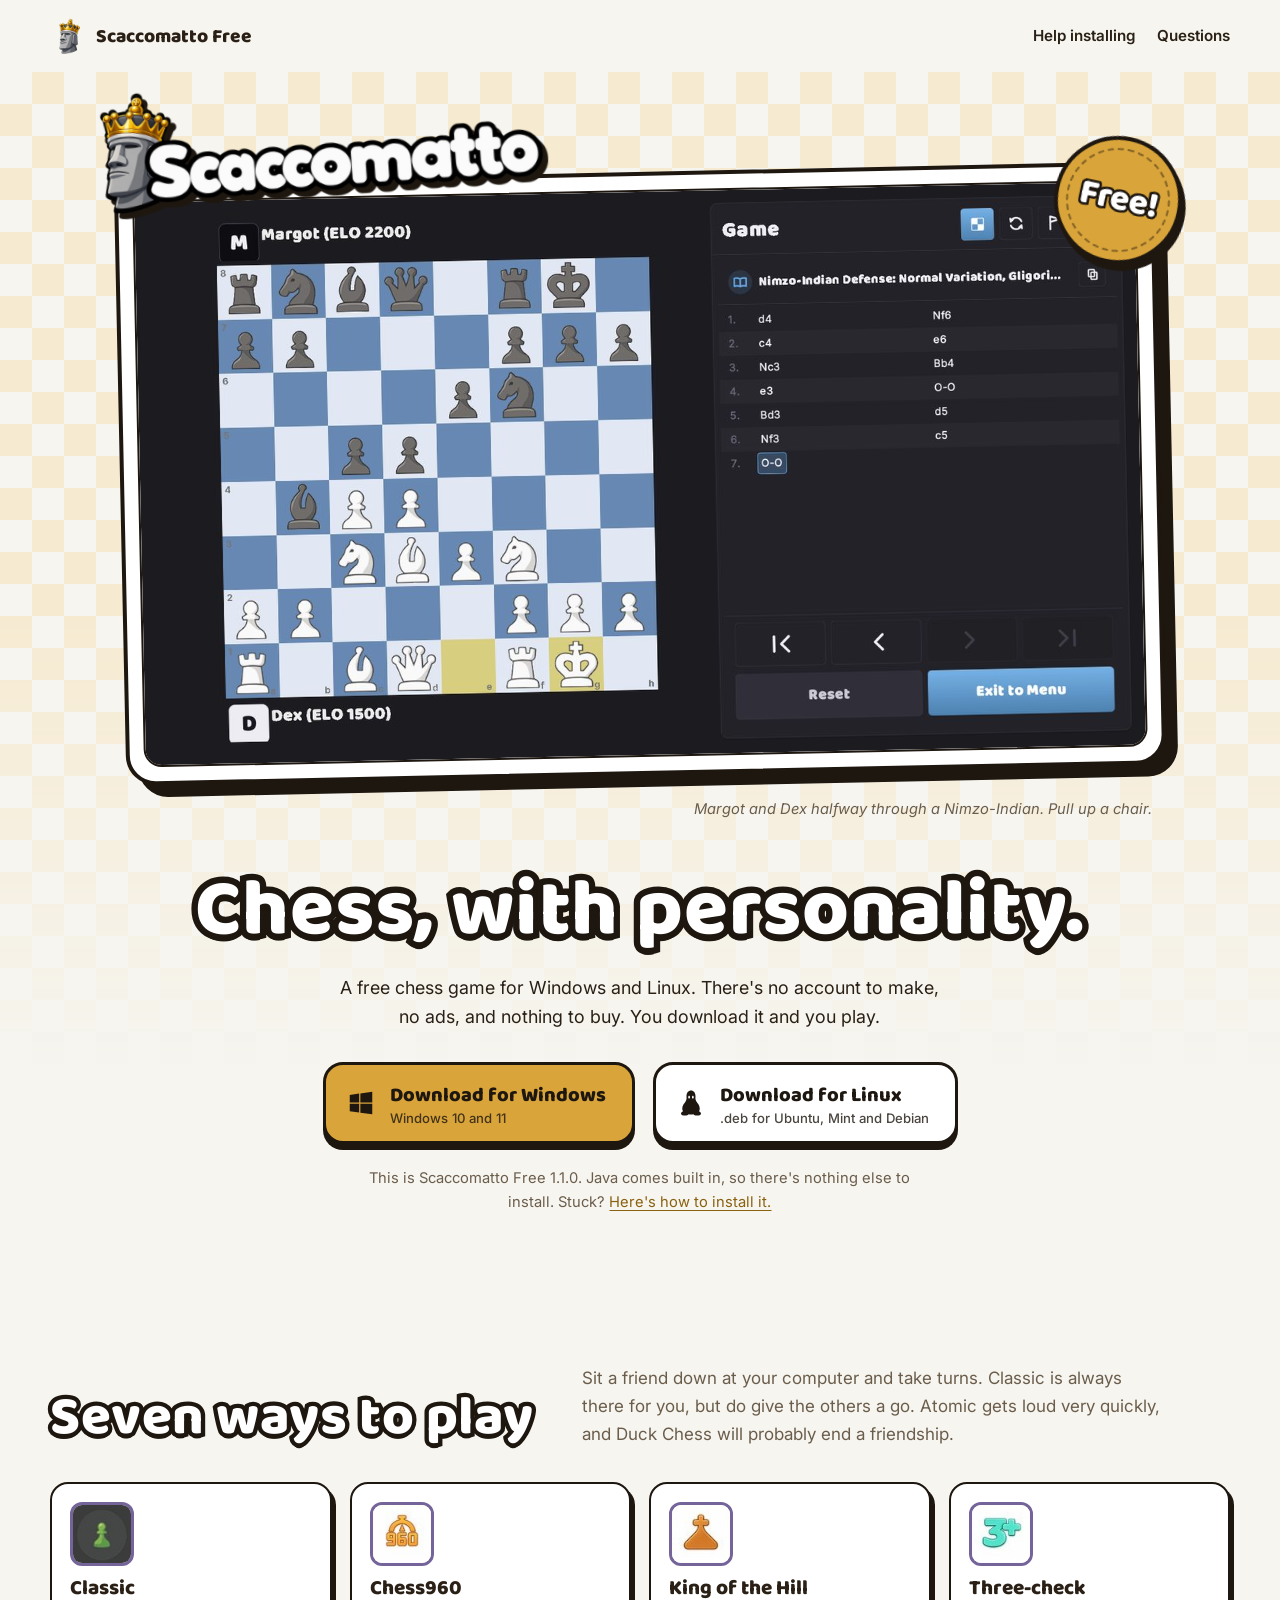
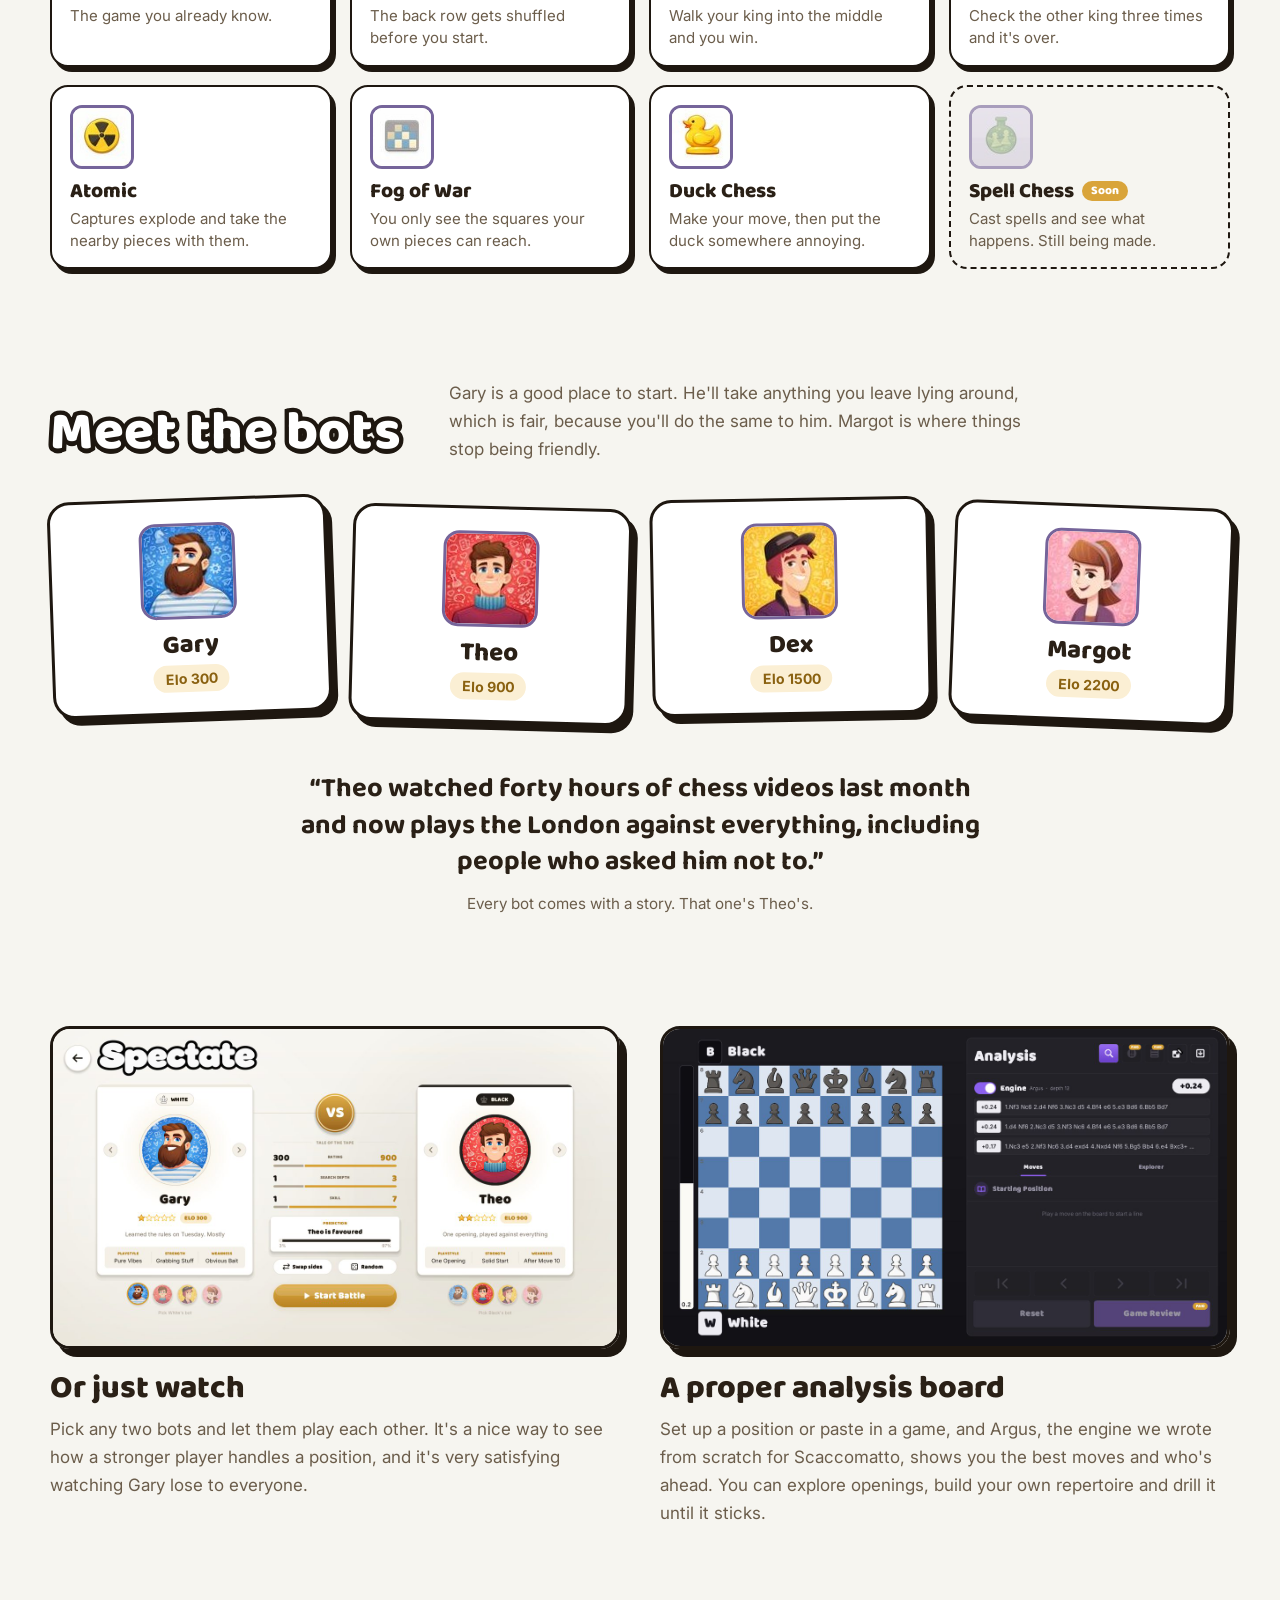
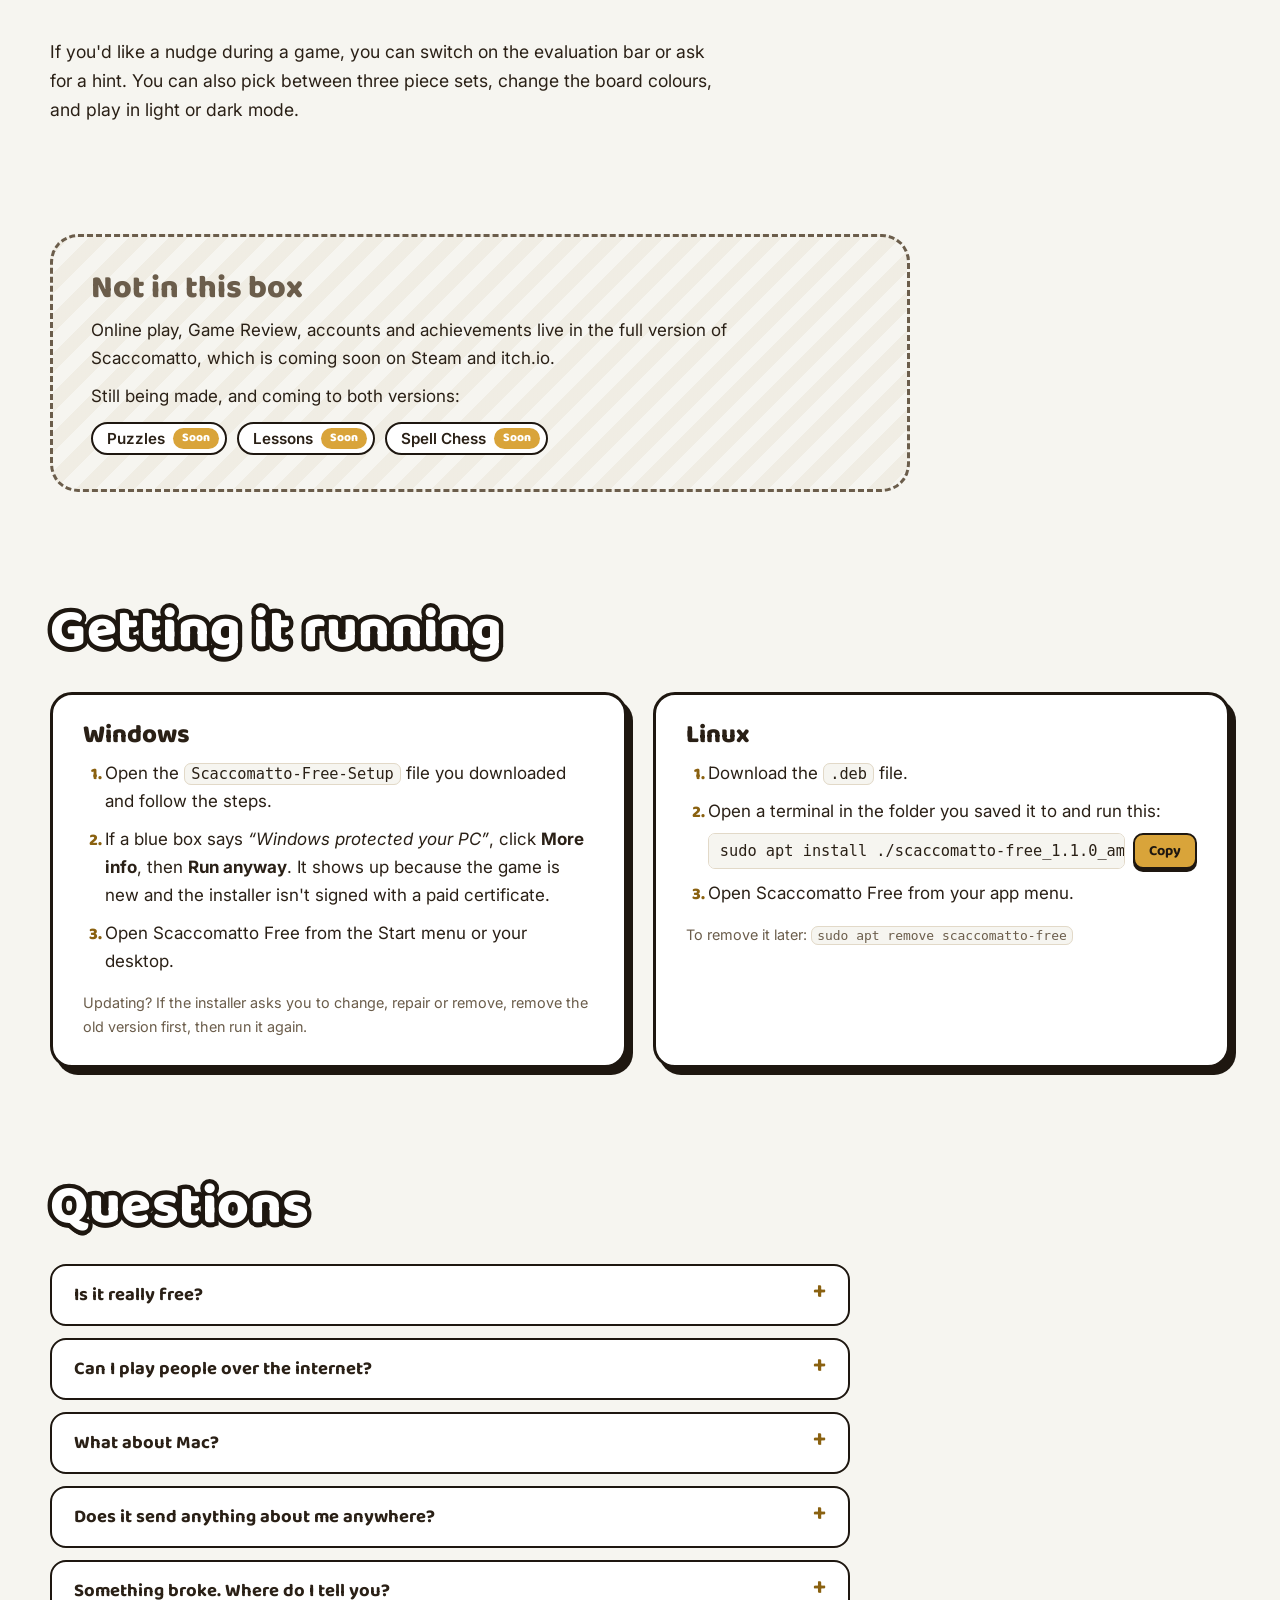
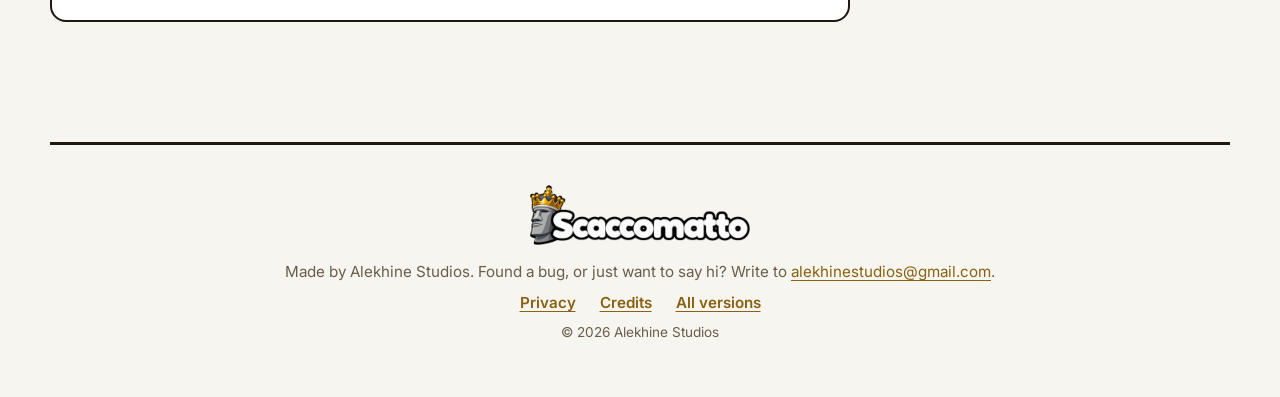
==== index.html @ 99f3b7dd "New website design" ====
<!doctype html>
<html lang="en">
<head>
<meta charset="utf-8">
<meta name="viewport" content="width=device-width, initial-scale=1">
<title>Scaccomatto Free – chess, with personality</title>
<meta name="description" content="Scaccomatto Free is a free chess game for Windows and Linux by Alekhine Studios. Seven variants, four bots with stories of their own, and a proper analysis board.">
<link rel="icon" href="img/icon.png">
<link rel="preconnect" href="https://fonts.googleapis.com">
<link rel="preconnect" href="https://fonts.gstatic.com" crossorigin>
<link href="https://fonts.googleapis.com/css2?family=Baloo+2:wght@600;700;800&family=Inter:wght@400;500;600&display=swap" rel="stylesheet">
<link rel="stylesheet" href="style.css">
</head>
<body>

<nav class="topbar">
  <a class="brand" href="index.html"><img src="img/icon.png" alt="" width="36" height="36">Scaccomatto Free</a>
  <span class="topbar-links">
    <a href="#install">Help installing</a>
    <a href="#questions">Questions</a>
  </span>
</nav>

<header class="hero">
  <div class="lid">
    <img class="lid-wordmark" src="img/wordmark.png" alt="Scaccomatto" width="1100" height="300">
    <span class="seal" aria-hidden="true">Free!</span>
    <figure class="lid-art">
      <img src="img/spectategame.jpg" alt="Margot and Dex, two of the bots, in the middle of a game" width="1280" height="720">
    </figure>
    <p class="lid-caption">Margot and Dex halfway through a Nimzo-Indian. Pull up a chair.</p>
  </div>

  <div class="hero-text">
    <h1 class="outlined">Chess, with personality.</h1>
    <p class="lead">A free chess game for Windows and Linux. There's no account to make, no ads, and nothing to buy. You download it and you play.</p>

    <div class="downloads">
      <a class="btn btn-gold" id="dl-windows" href="https://github.com/Curious3dofficial/scaccomatto-download/releases/latest">
        <svg viewBox="0 0 24 24" aria-hidden="true"><path d="M3 5.5 10.5 4.4v7.1H3zM11.5 4.3 21 3v8.5h-9.5zM3 12.5h7.5v7.1L3 18.5zM11.5 12.5H21V21l-9.5-1.3z"/></svg>
        <span><strong>Download for Windows</strong><small id="dl-windows-note">Windows 10 and 11</small></span>
      </a>
      <a class="btn btn-white" id="dl-linux" href="https://github.com/Curious3dofficial/scaccomatto-download/releases/latest">
        <svg viewBox="0 0 24 24" aria-hidden="true"><path d="M12 2c-2.2 0-3.6 1.9-3.6 4.6 0 1.5.3 2.4-.6 3.9C6.6 12.2 5 14 5 16.4c0 .8.2 1.5.6 2.1-.9.5-1.6 1.2-1.6 2 0 1.1 1.5 1.5 3.4 1.5 1.2 0 2.2-.4 2.8-1 .5.1 1.1.2 1.8.2s1.3-.1 1.8-.2c.6.6 1.6 1 2.8 1 1.9 0 3.4-.4 3.4-1.5 0-.8-.7-1.5-1.6-2 .4-.6.6-1.3.6-2.1 0-2.4-1.6-4.2-2.8-5.9-.9-1.5-.6-2.4-.6-3.9C15.6 3.9 14.2 2 12 2zm-1.5 4.2c.4 0 .7.5.7 1.1s-.3 1.1-.7 1.1-.7-.5-.7-1.1.3-1.1.7-1.1zm3 0c.4 0 .7.5.7 1.1s-.3 1.1-.7 1.1-.7-.5-.7-1.1.3-1.1.7-1.1z"/></svg>
        <span><strong>Download for Linux</strong><small id="dl-linux-note">.deb for Ubuntu, Mint and Debian</small></span>
      </a>
    </div>
    <p class="fineprint">This is <span id="version">Scaccomatto Free 1.1.0</span>. Java comes built in, so there's nothing else to install. Stuck? <a href="#install">Here's how to install it.</a></p>
  </div>
</header>

<main>

  <section class="variants" aria-labelledby="variants-title">
    <div class="section-head">
      <h2 class="outlined" id="variants-title">Seven ways to play</h2>
      <p>Sit a friend down at your computer and take turns. Classic is always there for you, but do give the others a go. Atomic gets loud very quickly, and Duck Chess will probably end a friendship.</p>
    </div>
    <ul class="variant-grid">
      <li><img src="img/variants/classic.jpg" alt="" width="73" height="73"><h3>Classic</h3><p>The game you already know.</p></li>
      <li><img src="img/variants/chess960.jpg" alt="" width="73" height="73"><h3>Chess960</h3><p>The back row gets shuffled before you start.</p></li>
      <li><img src="img/variants/king-of-the-hill.jpg" alt="" width="73" height="73"><h3>King of the Hill</h3><p>Walk your king into the middle and you win.</p></li>
      <li><img src="img/variants/three-check.jpg" alt="" width="73" height="73"><h3>Three-check</h3><p>Check the other king three times and it's over.</p></li>
      <li><img src="img/variants/atomic.jpg" alt="" width="73" height="73"><h3>Atomic</h3><p>Captures explode and take the nearby pieces with them.</p></li>
      <li><img src="img/variants/fog-of-war.jpg" alt="" width="73" height="73"><h3>Fog of War</h3><p>You only see the squares your own pieces can reach.</p></li>
      <li><img src="img/variants/duck-chess.jpg" alt="" width="73" height="73"><h3>Duck Chess</h3><p>Make your move, then put the duck somewhere annoying.</p></li>
      <li class="ghost"><img src="img/variants/spell-chess.jpg" alt="" width="73" height="73"><h3>Spell Chess <span class="badge">Soon</span></h3><p>Cast spells and see what happens. Still being made.</p></li>
    </ul>
  </section>

  <section class="bots" aria-labelledby="bots-title">
    <div class="section-head">
      <h2 class="outlined" id="bots-title">Meet the bots</h2>
      <p>Gary is a good place to start. He'll take anything you leave lying around, which is fair, because you'll do the same to him. Margot is where things stop being friendly.</p>
    </div>
    <ul class="bot-row">
      <li class="bot"><img src="img/bots/gary.jpg" alt="Gary" width="86" height="86"><h3>Gary</h3><span class="elo">Elo 300</span></li>
      <li class="bot"><img src="img/bots/theo.jpg" alt="Theo" width="86" height="86"><h3>Theo</h3><span class="elo">Elo 900</span></li>
      <li class="bot"><img src="img/bots/dex.jpg" alt="Dex" width="86" height="86"><h3>Dex</h3><span class="elo">Elo 1500</span></li>
      <li class="bot"><img src="img/bots/margot.jpg" alt="Margot" width="86" height="86"><h3>Margot</h3><span class="elo">Elo 2200</span></li>
    </ul>
    <blockquote class="story">
      <p>Theo watched forty hours of chess videos last month and now plays the London against everything, including people who asked him not to.</p>
      <footer>Every bot comes with a story. That one's Theo's.</footer>
    </blockquote>
  </section>

  <section class="duo">
    <article>
      <img src="img/spectate.jpg" alt="Picking Gary and Theo to watch in Spectate" width="1280" height="720" loading="lazy">
      <h2>Or just watch</h2>
      <p>Pick any two bots and let them play each other. It's a nice way to see how a stronger player handles a position, and it's very satisfying watching Gary lose to everyone.</p>
    </article>
    <article>
      <img src="img/analysis.jpg" alt="The Analysis board showing the engine's best lines" width="1280" height="720" loading="lazy">
      <h2>A proper analysis board</h2>
      <p>Set up a position or paste in a game, and Argus, the engine we wrote from scratch for Scaccomatto, shows you the best moves and who's ahead. You can explore openings, build your own repertoire and drill it until it sticks.</p>
    </article>
  </section>

  <p class="extras">If you'd like a nudge during a game, you can switch on the evaluation bar or ask for a hint. You can also pick between three piece sets, change the board colours, and play in light or dark mode.</p>

  <section class="tray" aria-labelledby="tray-title">
    <h2 id="tray-title">Not in this box</h2>
    <p>Online play, Game Review, accounts and achievements live in the full version of Scaccomatto, which is coming soon on Steam and itch.io.</p>
    <p>Still being made, and coming to both versions:</p>
    <p class="soon-line">
      <span class="soon">Puzzles</span>
      <span class="soon">Lessons</span>
      <span class="soon">Spell Chess</span>
    </p>
  </section>

  <section class="install" id="install" aria-labelledby="install-title">
    <h2 class="outlined" id="install-title">Getting it running</h2>
    <div class="install-cols">
      <div class="panel">
        <h3>Windows</h3>
        <ol>
          <li>Open the <code>Scaccomatto-Free-Setup</code> file you downloaded and follow the steps.</li>
          <li>If a blue box says <em>“Windows protected your PC”</em>, click <strong>More info</strong>, then <strong>Run anyway</strong>. It shows up because the game is new and the installer isn't signed with a paid certificate.</li>
          <li>Open Scaccomatto Free from the Start menu or your desktop.</li>
        </ol>
        <p class="note">Updating? If the installer asks you to change, repair or remove, remove the old version first, then run it again.</p>
      </div>
      <div class="panel">
        <h3>Linux</h3>
        <ol>
          <li>Download the <code>.deb</code> file.</li>
          <li>Open a terminal in the folder you saved it to and run this:
            <span class="cmd"><code id="linux-cmd">sudo apt install ./scaccomatto-free_<span class="ver">1.1.0</span>_amd64.deb</code><button type="button" class="copy" data-copy="linux-cmd">Copy</button></span>
          </li>
          <li>Open Scaccomatto Free from your app menu.</li>
        </ol>
        <p class="note">To remove it later: <code>sudo apt remove scaccomatto-free</code></p>
      </div>
    </div>
  </section>

  <section class="faq" id="questions" aria-labelledby="faq-title">
    <h2 class="outlined" id="faq-title">Questions</h2>
    <details>
      <summary>Is it really free?</summary>
      <p>Yes. There are no ads, no account and nothing to buy inside it. The full version, with online play and Game Review, will be a separate game on Steam and itch.io.</p>
    </details>
    <details>
      <summary>Can I play people over the internet?</summary>
      <p>Not in this version. Online play is part of the full version, which is coming soon.</p>
    </details>
    <details>
      <summary>What about Mac?</summary>
      <p>Not yet. Windows and Linux come first.</p>
    </details>
    <details>
      <summary>Does it send anything about me anywhere?</summary>
      <p>No. Scaccomatto Free never goes online, and everything it saves stays on your computer. The <a href="privacy.html">privacy page</a> has the details.</p>
    </details>
    <details>
      <summary>Something broke. Where do I tell you?</summary>
      <p>Email <a href="mailto:alekhinestudios@gmail.com">alekhinestudios@gmail.com</a>. If the game saved a problem report (Settings, then About, then Problem reports), attaching it helps a lot.</p>
    </details>
  </section>
</main>

<footer class="site-footer">
  <img src="img/wordmark.png" alt="Scaccomatto" width="1100" height="300" loading="lazy">
  <p>Made by Alekhine Studios. Found a bug, or just want to say hi? Write to <a href="mailto:alekhinestudios@gmail.com">alekhinestudios@gmail.com</a>.</p>
  <p class="footer-links"><a href="privacy.html">Privacy</a><a href="credits.html">Credits</a><a href="https://github.com/Curious3dofficial/scaccomatto-download/releases">All versions</a></p>
  <p class="copy-line">© 2026 Alekhine Studios</p>
</footer>

<script>
// The GitHub repository the downloads come from. Change this one line if the repo moves.
const REPO = "Curious3dofficial/scaccomatto-download";

(function () {
  // Ask GitHub for the newest proper release. "/releases/latest" always skips
  // pre-releases (like "engine") and drafts, so those can never end up here.
  // If GitHub doesn't answer, the buttons keep pointing at the releases page.
  fetch("https://api.github.com/repos/" + REPO + "/releases/latest")
    .then(r => r.ok ? r.json() : null)
    .then(rel => {
      if (!rel || !rel.assets) return;
      const exe = rel.assets.find(a => /\.exe$/i.test(a.name));
      const deb = rel.assets.find(a => /\.deb$/i.test(a.name));
      const size = a => a ? ", " + Math.round(a.size / 1048576) + " MB" : "";
      if (exe) {
        document.getElementById("dl-windows").href = exe.browser_download_url;
        document.getElementById("dl-windows-note").textContent = "Windows 10 and 11" + size(exe);
      }
      if (deb) {
        document.getElementById("dl-linux").href = deb.browser_download_url;
        document.getElementById("dl-linux-note").textContent = ".deb for Ubuntu, Mint and Debian" + size(deb);
      }
      if (rel.tag_name) {
        const v = rel.tag_name.replace(/^v/, "");
        document.getElementById("version").textContent = "Scaccomatto Free " + v;
        document.querySelectorAll(".ver").forEach(el => el.textContent = v);
      }
    })
    .catch(() => {});

  // "Copy" button next to the Linux command.
  document.querySelectorAll("[data-copy]").forEach(btn => {
    btn.addEventListener("click", () => {
      const text = document.getElementById(btn.dataset.copy).textContent;
      navigator.clipboard.writeText(text).then(() => {
        btn.textContent = "Copied";
        setTimeout(() => btn.textContent = "Copy", 1600);
      }).catch(() => {});
    });
  });
})();
</script>
</body>
</html>
---- style.css ----
/* Scaccomatto Free website
   The look: the lid of a board game box. Thick dark outlines, hard shadows,
   chunky outlined headings like the titles inside the game. */

:root {
  --table: #f6f5f0;        /* page background, same as the game's */
  --check: #f6ead0;        /* the pale squares of the tablecloth pattern */
  --paper: #ffffff;        /* cards and panels */
  --text: #2a2016;
  --muted: #6b5d4b;
  --outline: #1e1710;      /* outlines on lettering, and hard shadows */
  --edge: #1e1710;         /* thick borders around cards and buttons */
  --gold: #d9a43a;
  --gold-text: #8a6110;    /* gold that's dark enough to read as text */
  --gold-soft: #fbefd4;
  --purple: #75649a;       /* the frames around icons in the game */
  --line: #e2d9c8;
  --radius: 22px;
  color-scheme: light;
}
@media (prefers-color-scheme: dark) {
  :root:not([data-theme="light"]) {
    --table: #1d1813; --check: #241e17; --paper: #2a231b; --text: #f3ecdf; --muted: #bcae98;
    --outline: #0b0805; --edge: #7d6747; --gold-text: #e9bd62; --gold-soft: #3a2f1e; --line: #3c3226;
    color-scheme: dark;
  }
}
:root[data-theme="dark"] {
  --table: #1d1813; --check: #241e17; --paper: #2a231b; --text: #f3ecdf; --muted: #bcae98;
  --outline: #0b0805; --edge: #7d6747; --gold-text: #e9bd62; --gold-soft: #3a2f1e; --line: #3c3226;
  color-scheme: dark;
}

* { box-sizing: border-box; }
html { -webkit-text-size-adjust: 100%; scroll-behavior: smooth; overflow-x: clip; }
@media (prefers-reduced-motion: reduce) { html { scroll-behavior: auto; } }
body {
  margin: 0;
  background: var(--table);
  color: var(--text);
  font: 17px/1.65 Inter, system-ui, -apple-system, "Segoe UI", sans-serif;
}
img { max-width: 100%; height: auto; display: block; }
a { color: var(--gold-text); text-underline-offset: 3px; }
a:hover { color: var(--text); }
:focus-visible { outline: 3px solid var(--gold); outline-offset: 3px; border-radius: 6px; }
h1, h2, h3 { font-family: "Baloo 2", "Arial Rounded MT Bold", Inter, sans-serif; line-height: 1.1; margin: 0; }
code {
  font: .9em ui-monospace, "DejaVu Sans Mono", Menlo, Consolas, monospace;
  background: var(--table); border: 1.5px solid var(--line); border-radius: 7px; padding: .08em .4em;
}

/* The game's title style: white letters with a thick dark outline */
.outlined {
  color: #fff;
  font-weight: 800;
  -webkit-text-stroke: .16em var(--outline);
  paint-order: stroke fill;
  letter-spacing: .01em;
  text-shadow: 0 .09em 0 var(--outline);
}

/* ---------- top bar ---------- */
.topbar {
  width: min(1180px, 100% - 32px); margin: 0 auto; padding: 18px 0;
  display: flex; align-items: center; justify-content: space-between; gap: 16px;
}
.brand { display: inline-flex; align-items: center; gap: 10px; font: 800 1.2rem "Baloo 2", sans-serif; color: var(--text); text-decoration: none; }
.brand img { width: 36px; border-radius: 10px; }
.topbar-links { display: flex; gap: 22px; font-weight: 600; font-size: .95rem; }
.topbar-links a { color: var(--text); text-decoration: none; }
.topbar-links a:hover { color: var(--gold-text); }

/* ---------- hero: the box lid ---------- */
.hero {
  width: min(1180px, 100% - 32px); margin: 0 auto; padding: 36px 0 40px;
  position: relative;
}
/* the tablecloth behind the lid */
.hero::before {
  content: ""; position: absolute; inset: 0 calc(50% - 50vw); z-index: -1;
  background: repeating-conic-gradient(var(--check) 0 25%, transparent 0 50%) 0 0 / 64px 64px;
  -webkit-mask-image: linear-gradient(#000 0, #000 45%, transparent 85%);
          mask-image: linear-gradient(#000 0, #000 45%, transparent 85%);
}
.lid { position: relative; max-width: 1040px; margin: 64px auto 0; }
.lid-art {
  margin: 0; padding: 14px;
  background: var(--paper);
  border: 4px solid var(--edge); border-radius: 30px;
  box-shadow: 12px 12px 0 var(--outline);
  transform: rotate(-1.2deg);
}
.lid-art img { border-radius: 18px; border: 2.5px solid var(--edge); }
.lid-wordmark {
  position: absolute; z-index: 2; left: -18px; top: -92px;
  width: min(440px, 52%);
  filter: drop-shadow(5px 6px 0 var(--outline));
  transform: rotate(-4deg);
}
.seal {
  position: absolute; z-index: 2; right: -22px; top: -36px;
  width: 128px; height: 128px; border-radius: 50%;
  display: grid; place-items: center;
  background: var(--gold); border: 4px solid var(--edge);
  box-shadow: 5px 6px 0 var(--outline);
  font: 800 2.2rem/1 "Baloo 2", sans-serif; color: #fff;
  -webkit-text-stroke: .14em var(--outline); paint-order: stroke fill;
  transform: rotate(12deg);
  animation: stamp .55s cubic-bezier(.3, 1.6, .5, 1) .35s both;
}
/* dashed ring inside the seal, like a printed sticker */
.seal::after { content: ""; position: absolute; inset: 8px; border-radius: 50%; border: 2px dashed rgba(30, 23, 16, .45); }
@keyframes stamp {
  from { transform: rotate(-20deg) scale(1.8); opacity: 0; }
  to   { transform: rotate(12deg) scale(1); opacity: 1; }
}
@media (prefers-reduced-motion: reduce) { .seal { animation: none; } }
.lid-caption { text-align: right; color: var(--muted); font-size: .92rem; margin: 22px 8px 0 0; font-style: italic; }

.hero-text { text-align: center; margin-top: 46px; }
.hero h1 { font-size: clamp(2.6rem, 7vw, 5rem); }
.lead { max-width: 34em; margin: 18px auto 30px; font-size: 1.12rem; }

.downloads { display: flex; gap: 18px; justify-content: center; flex-wrap: wrap; }
.btn {
  display: inline-flex; align-items: center; gap: 14px; text-decoration: none;
  padding: 14px 26px 14px 20px; min-width: 290px;
  border: 3px solid var(--edge); border-radius: 20px;
  box-shadow: 0 6px 0 var(--outline);
  color: var(--outline);
  transition: transform .08s ease, box-shadow .08s ease;
}
.btn:hover { transform: translateY(-2px); box-shadow: 0 8px 0 var(--outline); color: var(--outline); }
.btn:active { transform: translateY(6px); box-shadow: 0 0 0 var(--outline); }
.btn svg { width: 30px; height: 30px; fill: currentColor; flex: none; }
.btn span { display: flex; flex-direction: column; text-align: left; line-height: 1.2; }
.btn strong { font: 800 1.25rem "Baloo 2", sans-serif; }
.btn small { font-size: .82rem; font-weight: 500; opacity: .8; }
.btn-gold { background: var(--gold); }
.btn-white { background: #fff; }
.fineprint { color: var(--muted); font-size: .92rem; margin: 22px auto 0; max-width: 40em; }

/* ---------- shared section bits ---------- */
main { width: min(1180px, 100% - 32px); margin: 0 auto; }
main > section, .extras { margin-top: 110px; }
.section-head { display: grid; grid-template-columns: auto 1fr; gap: 12px 48px; align-items: end; margin-bottom: 34px; }
.section-head h2 { font-size: clamp(2.2rem, 5vw, 3.4rem); }
.section-head p { margin: 0; max-width: 34em; color: var(--muted); }

/* ---------- variants ---------- */
.variant-grid {
  list-style: none; margin: 0; padding: 0;
  display: grid; grid-template-columns: repeat(4, 1fr); gap: 18px;
}
.variant-grid li {
  background: var(--paper); border: 2.5px solid var(--edge); border-radius: 18px;
  box-shadow: 4px 5px 0 var(--outline);
  padding: 18px 18px 16px;
}
.variant-grid img { width: 64px; border: 3px solid var(--purple); border-radius: 12px; margin-bottom: 12px; }
.variant-grid h3 { font-size: 1.3rem; font-weight: 800; }
.variant-grid .ghost { background: transparent; border-style: dashed; box-shadow: none; }
.variant-grid .ghost img { opacity: .6; }
.badge {
  display: inline-block; vertical-align: 3px; margin-left: 4px;
  background: var(--gold); color: #fff; border-radius: 999px;
  padding: 0 9px; font: 800 .75rem/1.7 "Baloo 2", sans-serif;
}
.variant-grid p { margin: 4px 0 0; color: var(--muted); font-size: .94rem; line-height: 1.45; }

/* ---------- bots ---------- */
.bot-row {
  list-style: none; margin: 0; padding: 0;
  display: grid; grid-template-columns: repeat(4, 1fr); gap: 22px;
}
.bot {
  background: var(--paper); border: 3px solid var(--edge); border-radius: 22px;
  box-shadow: 6px 7px 0 var(--outline);
  padding: 22px 16px 20px; text-align: center;
}
/* laid down on the table, not quite straight */
.bot:nth-child(1) { transform: rotate(-2deg); }
.bot:nth-child(2) { transform: rotate(1.5deg) translateY(8px); }
.bot:nth-child(3) { transform: rotate(-1deg); }
.bot:nth-child(4) { transform: rotate(2.2deg) translateY(6px); }
.bot img { width: 96px; margin: 0 auto 12px; border: 3px solid var(--purple); border-radius: 16px; }
.bot h3 { font-size: 1.6rem; font-weight: 800; }
.elo {
  display: inline-block; margin-top: 6px; padding: 2px 12px; border-radius: 999px;
  background: var(--gold-soft); color: var(--gold-text); font-weight: 700; font-size: .88rem;
}
.story {
  margin: 56px auto 0; max-width: 40em; text-align: center;
}
.story p { font: 700 clamp(1.3rem, 2.6vw, 1.7rem)/1.35 "Baloo 2", sans-serif; margin: 0; }
.story p::before { content: "“"; } .story p::after { content: "”"; }
.story footer { margin-top: 10px; color: var(--muted); font-size: .95rem; }

/* ---------- spectate + analysis ---------- */
.duo { display: grid; grid-template-columns: 1fr 1fr; gap: 40px; }
.duo img {
  border: 3px solid var(--edge); border-radius: 20px; box-shadow: 7px 8px 0 var(--outline);
  margin-bottom: 22px;
}
.duo h2 { font-size: 2rem; font-weight: 800; }
.duo p { margin: 8px 0 0; color: var(--muted); }

.extras { max-width: 38em; font-size: 1.1rem; }

/* ---------- not in this box: an empty slot in the game tray ---------- */
.tray {
  border: 3px dashed var(--muted); border-radius: 28px;
  padding: 34px 38px; max-width: 860px;
  background: repeating-linear-gradient(-45deg, transparent 0 14px, rgba(138, 97, 16, .05) 14px 28px);
}
.tray h2 { font-size: 2rem; font-weight: 800; color: var(--muted); }
.tray p { margin: 10px 0 0; max-width: 40em; }
.tray .soon-line { display: flex; flex-wrap: wrap; gap: 10px; margin-top: 12px; }
.soon {
  display: inline-flex; align-items: center; gap: 8px;
  background: var(--paper); border: 2px solid var(--edge); border-radius: 999px;
  padding: 2px 6px 2px 14px; font-weight: 600; font-size: .95rem;
}
.soon::after {
  content: "Soon"; background: var(--gold); color: #fff; border-radius: 999px;
  padding: 0 9px; font: 800 .75rem/1.7 "Baloo 2", sans-serif;
}

/* ---------- install ---------- */
.install h2 { font-size: clamp(2.2rem, 5vw, 3.4rem); margin-bottom: 30px; }
.install-cols { display: grid; grid-template-columns: 1fr 1fr; gap: 26px; }
.panel {
  background: var(--paper); border: 3px solid var(--edge); border-radius: var(--radius);
  box-shadow: 6px 7px 0 var(--outline); padding: 26px 30px; min-width: 0;
}
.panel h3 { font-size: 1.6rem; font-weight: 800; margin-bottom: 10px; }
.panel ol { padding-left: 1.3em; margin: 0 0 16px; }
.panel li { margin-bottom: 10px; }
.panel li::marker { font: 800 1.05rem "Baloo 2", sans-serif; color: var(--gold-text); }
.note { color: var(--muted); font-size: .9rem; margin: 0; }
.cmd { display: flex; align-items: stretch; gap: 8px; margin-top: 8px; flex-wrap: wrap; }
.cmd code { flex: 1 1 260px; min-width: 0; padding: .5em .7em; white-space: nowrap; overflow-x: auto; }
.copy {
  font: 700 .9rem "Baloo 2", sans-serif; cursor: pointer;
  background: var(--gold); color: var(--outline);
  border: 2px solid var(--edge); border-radius: 10px; padding: 0 14px;
  box-shadow: 0 3px 0 var(--outline);
}
.copy:active { transform: translateY(3px); box-shadow: none; }

/* ---------- questions ---------- */
.faq { max-width: 800px; }
.faq h2 { font-size: clamp(2.2rem, 5vw, 3.4rem); margin-bottom: 26px; }
details {
  background: var(--paper); border: 2.5px solid var(--edge); border-radius: 16px;
  padding: 14px 22px; margin-bottom: 12px;
}
summary { cursor: pointer; font: 700 1.15rem "Baloo 2", sans-serif; list-style: none; display: flex; justify-content: space-between; gap: 12px; }
summary::-webkit-details-marker { display: none; }
summary::after { content: "+"; font-size: 1.5rem; line-height: 1; color: var(--gold-text); }
details[open] summary::after { content: "–"; }
details p { color: var(--muted); margin: 8px 0 4px; }

/* ---------- footer ---------- */
.site-footer {
  width: min(1180px, 100% - 32px); margin: 120px auto 0; padding: 40px 0 48px;
  border-top: 3px solid var(--edge); text-align: center; color: var(--muted); font-size: .95rem;
}
.site-footer img { width: 220px; margin: 0 auto 14px; }
.site-footer p { margin: 6px 0; }
.footer-links { display: flex; justify-content: center; gap: 24px; font-weight: 600; }
.copy-line { font-size: .85rem; }

/* ---------- plain pages (privacy, credits) ---------- */
.page { width: min(760px, 100% - 32px); margin: 0 auto; padding: 20px 0 0; }
.page h1 { font-size: clamp(2.6rem, 7vw, 4rem); margin: 30px 0 18px; }
.page h2 { font-size: 1.55rem; font-weight: 800; margin: 2em 0 .4em; }
.page p, .page li { color: var(--muted); }
.page li { margin-bottom: 6px; }
.page .updated { font-size: .9rem; }
.page .short {
  background: var(--paper); border: 3px solid var(--edge); border-radius: var(--radius);
  box-shadow: 6px 7px 0 var(--outline); padding: 20px 24px; color: var(--text); font-size: 1.08rem;
}

/* ---------- smaller screens ---------- */
@media (max-width: 960px) {
  .variant-grid, .bot-row { grid-template-columns: repeat(2, 1fr); }
  .section-head { grid-template-columns: 1fr; }
}
@media (max-width: 760px) {
  .topbar-links { display: none; }
  .duo, .install-cols { grid-template-columns: minmax(0, 1fr); }
  .panel { padding: 22px 20px; }
  .lid-art { padding: 8px; border-width: 3px; box-shadow: 7px 7px 0 var(--outline); border-radius: 22px; }
  .lid-art img { border-radius: 14px; }
  .lid { margin-top: 44px; }
  .lid-wordmark { top: -46px; left: -6px; width: 62%; }
  .seal { width: 84px; height: 84px; font-size: 1.45rem; right: -6px; top: -26px; border-width: 3px; }
  .lid-caption { text-align: center; margin-right: 0; }
  .btn { min-width: 0; width: 100%; }
  main > section, .extras { margin-top: 80px; }
  .tray { padding: 26px 22px; }
}
@media (max-width: 480px) {
  .variant-grid { grid-template-columns: 1fr; gap: 12px; }
  .variant-grid li { display: grid; grid-template-columns: 52px 1fr; gap: 0 14px; align-items: center; padding: 12px 14px; }
  .variant-grid img { width: 52px; margin: 0; grid-row: span 2; border-width: 2.5px; }
  .variant-grid p { margin: 0; }
  .bot-row { gap: 16px; }
  .bot img { width: 76px; }
}
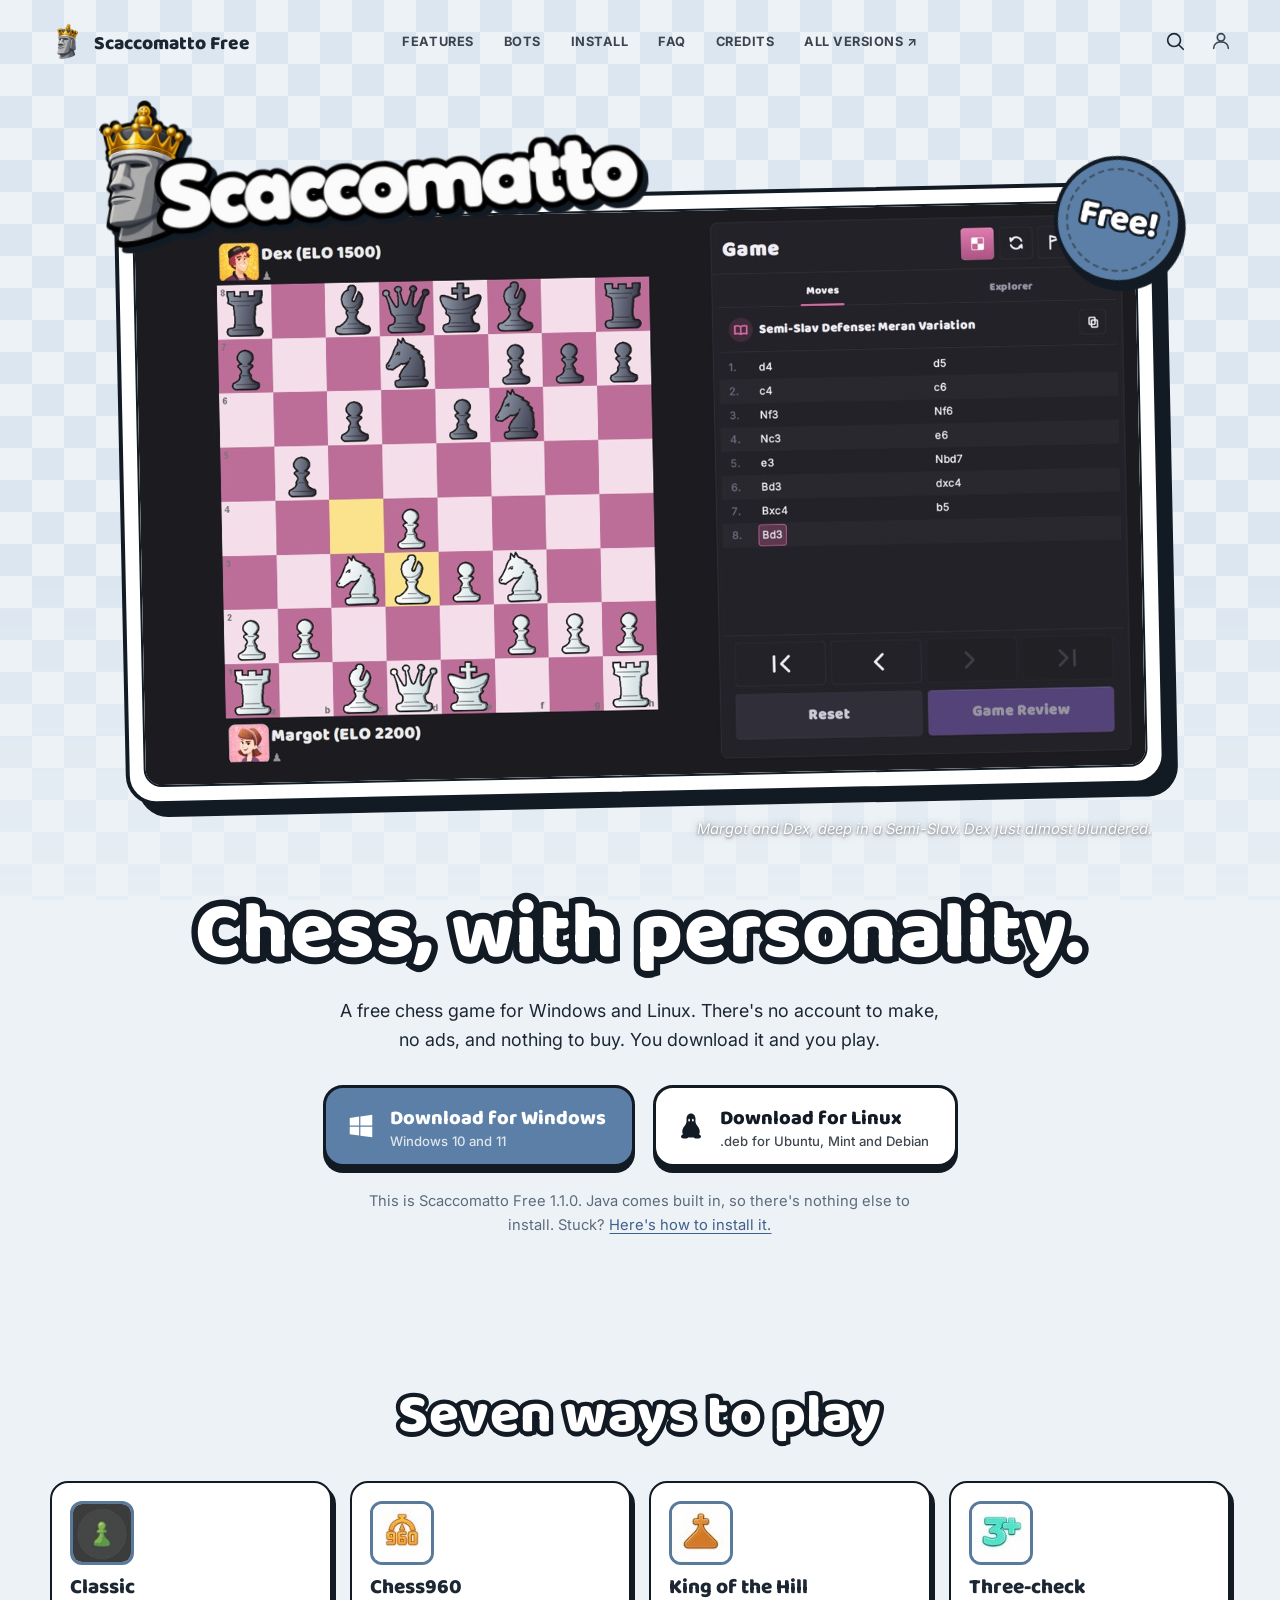
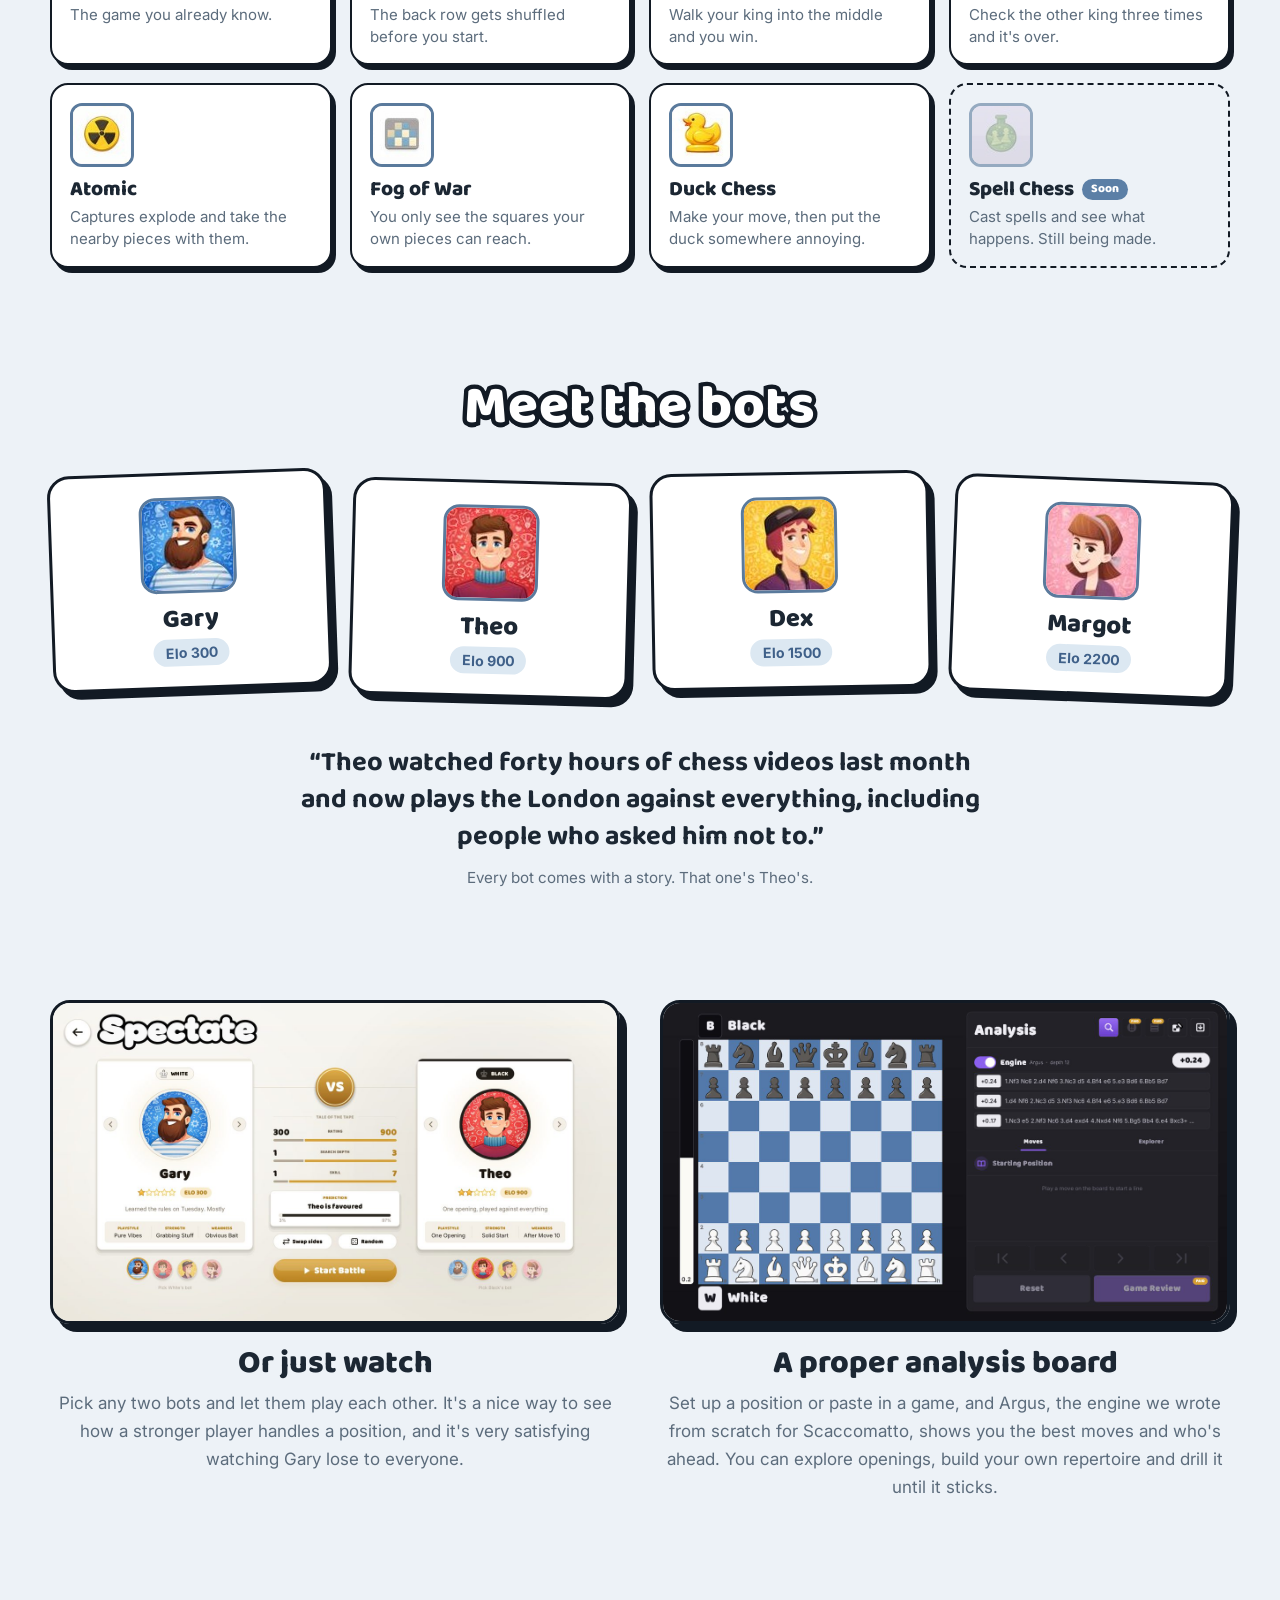
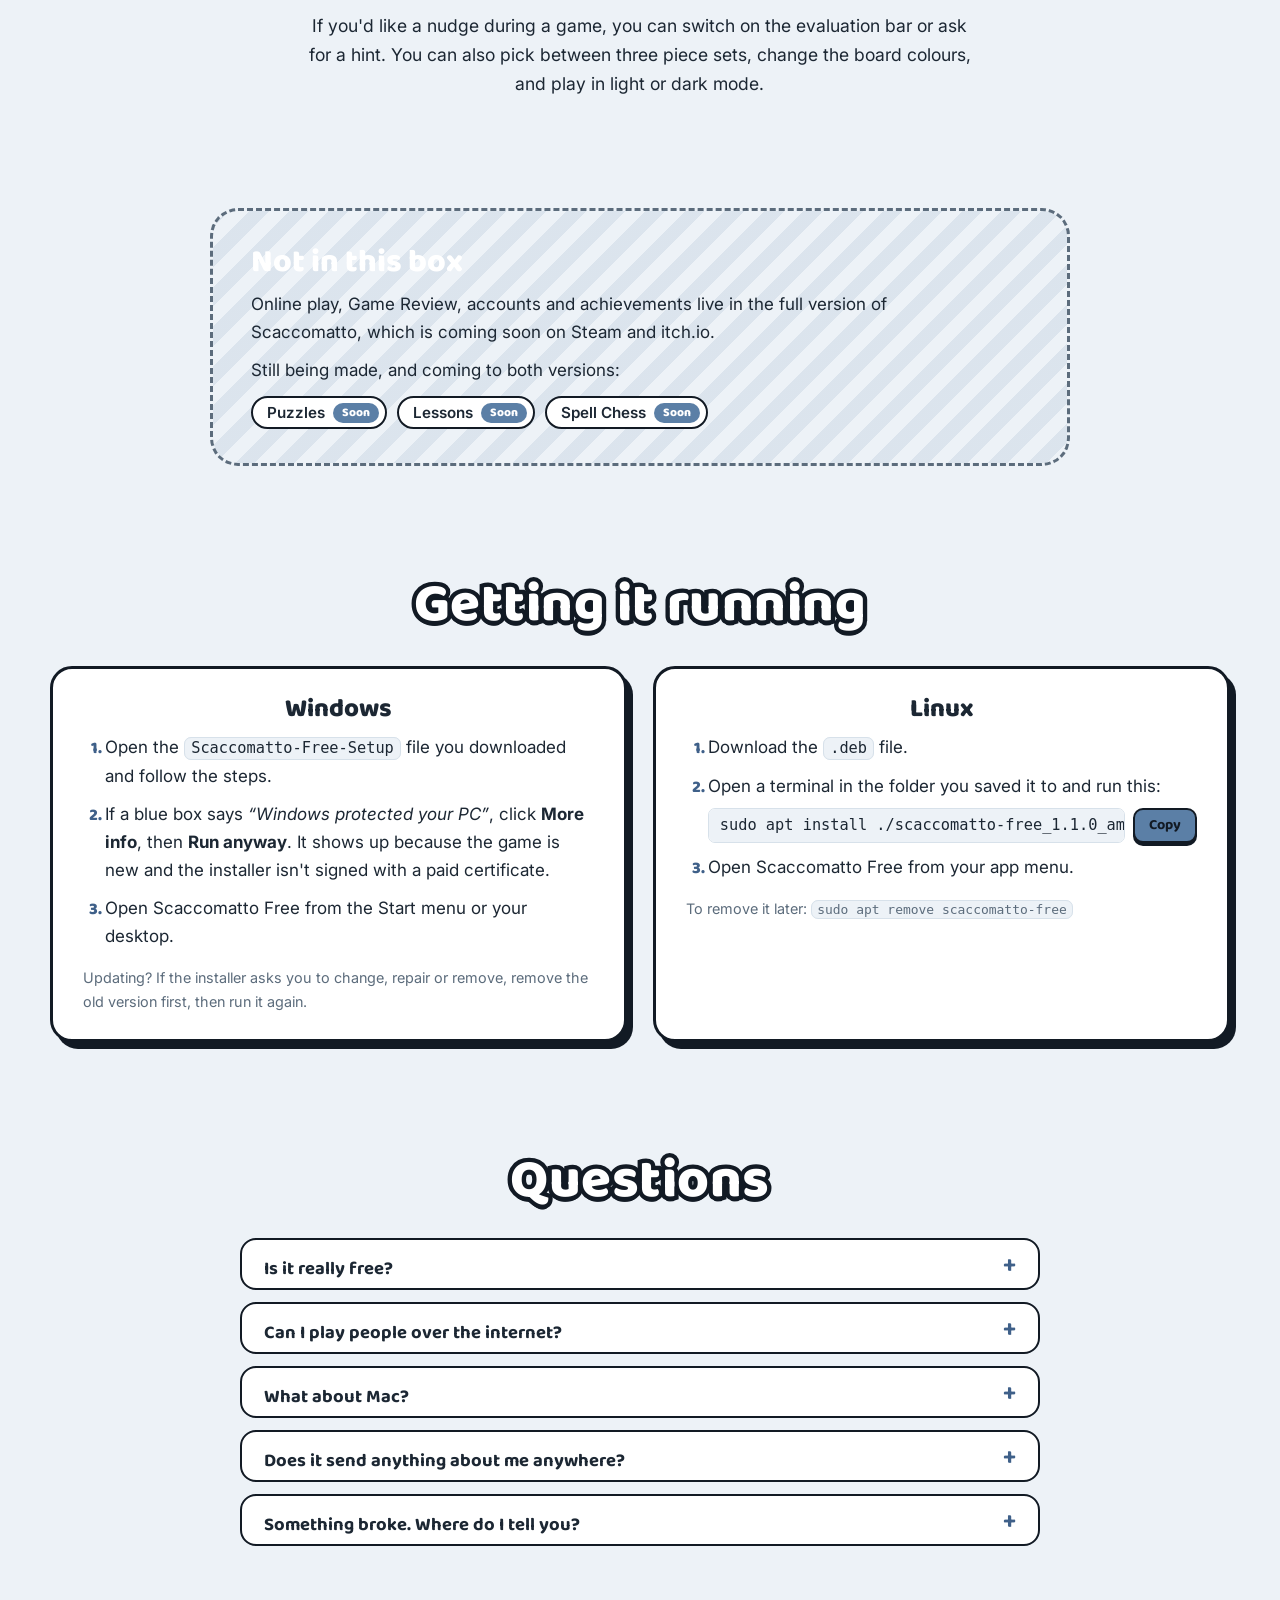
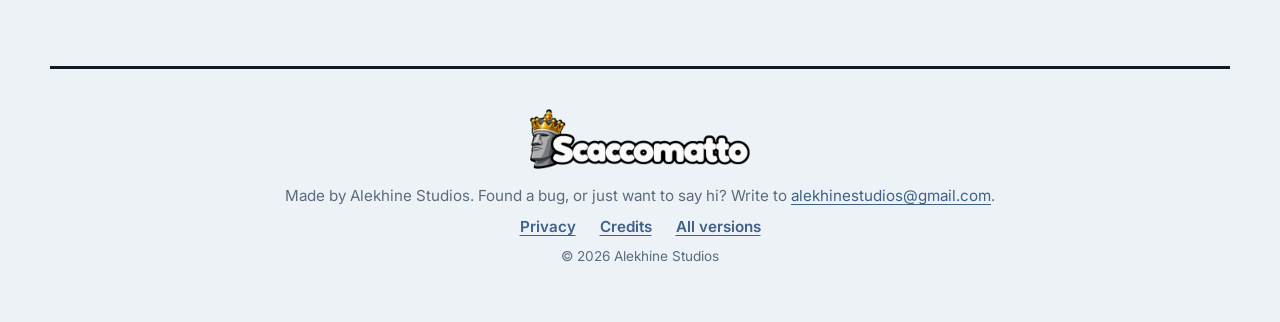
==== commit cc530996: "Redesign download page: new topbar, hero photo carousel, search" ====
--- a/index.html
+++ b/index.html
@@ -13,22 +13,52 @@
 </head>
 <body>
 
-<nav class="topbar">
-  <a class="brand" href="index.html"><img src="img/icon.png" alt="" width="36" height="36">Scaccomatto Free</a>
-  <span class="topbar-links">
-    <a href="#install">Help installing</a>
-    <a href="#questions">Questions</a>
-  </span>
+<nav class="topbar" id="topbar">
+  <a class="brand" href="index.html"><img src="img/icon.png" alt="" width="36" height="36"><span class="brand-text">Scaccomatto Free</span></a>
+  <ul class="topbar-links">
+    <li><a href="#variants">Features</a></li>
+    <li><a href="#bots">Bots</a></li>
+    <li><a href="#install">Install</a></li>
+    <li><a href="#questions">FAQ</a></li>
+    <li><a href="credits.html">Credits</a></li>
+    <li><a href="https://github.com/Curious3dofficial/scaccomatto-download/releases">All versions &#8599;</a></li>
+  </ul>
+  <div class="topbar-actions">
+    <div class="topbar-search-slot">
+      <div class="topbar-search" id="topbarSearch">
+        <button type="button" class="topbar-search-btn" id="topbarSearchBtn" aria-label="Search this page">
+          <svg viewBox="0 0 24 24" fill="none"><circle cx="11" cy="11" r="7" stroke="currentColor" stroke-width="1.8"/><path d="M21 21L16.65 16.65" stroke="currentColor" stroke-width="1.8" stroke-linecap="round"/></svg>
+        </button>
+        <input type="text" class="topbar-search-input" id="topbarSearchInput" placeholder="Search...">
+        <span class="topbar-search-caret" id="topbarSearchCaret"></span>
+      </div>
+    </div>
+    <a class="topbar-icon-btn" href="mailto:alekhinestudios@gmail.com" aria-label="Email Alekhine Studios">
+      <svg viewBox="0 0 24 24" fill="none"><circle cx="12" cy="8" r="4" stroke="currentColor" stroke-width="1.8"/><path d="M4 20c0-4.4 3.6-7 8-7s8 2.6 8 7" stroke="currentColor" stroke-width="1.8" stroke-linecap="round"/></svg>
+    </a>
+    <div class="topbar-hamburger" aria-hidden="true"><span></span><span></span><span></span></div>
+  </div>
 </nav>
 
 <header class="hero">
   <div class="lid">
     <img class="lid-wordmark" src="img/wordmark.png" alt="Scaccomatto" width="1100" height="300">
+    <span class="wordmark-thud" aria-hidden="true"></span>
     <span class="seal" aria-hidden="true">Free!</span>
     <figure class="lid-art">
-      <img src="img/spectategame.jpg" alt="Margot and Dex, two of the bots, in the middle of a game" width="1280" height="720">
+      <div class="lid-art-viewport" id="lidArtViewport">
+        <div class="lid-art-track" id="lidArtTrack">
+          <img src="img/spectate.jpg" alt="Picking two bots to watch in Spectate" data-clone="true" aria-hidden="true" tabindex="-1">
+          <img src="img/spectategame.jpg" alt="Margot and Dex, two of the bots, halfway through a Semi-Slav Defense">
+          <img src="img/analysis.jpg" alt="The Analysis board showing the engine's best lines">
+          <img src="img/spectate.jpg" alt="Picking two bots to watch in Spectate">
+          <img src="img/spectategame.jpg" alt="Margot and Dex, two of the bots, halfway through a Semi-Slav Defense" data-clone="true" aria-hidden="true" tabindex="-1">
+        </div>
+      </div>
     </figure>
-    <p class="lid-caption">Margot and Dex halfway through a Nimzo-Indian. Pull up a chair.</p>
+    <div class="lid-caption-wrap" id="lidCaptionWrap">
+      <p class="lid-caption" id="lidCaption">Margot and Dex, deep in a Semi-Slav. Dex just almost blundered.</p>
+    </div>
   </div>
 
   <div class="hero-text">
@@ -54,7 +84,6 @@
   <section class="variants" aria-labelledby="variants-title">
     <div class="section-head">
       <h2 class="outlined" id="variants-title">Seven ways to play</h2>
-      <p>Sit a friend down at your computer and take turns. Classic is always there for you, but do give the others a go. Atomic gets loud very quickly, and Duck Chess will probably end a friendship.</p>
     </div>
     <ul class="variant-grid">
       <li><img src="img/variants/classic.jpg" alt="" width="73" height="73"><h3>Classic</h3><p>The game you already know.</p></li>
@@ -71,7 +100,6 @@
   <section class="bots" aria-labelledby="bots-title">
     <div class="section-head">
       <h2 class="outlined" id="bots-title">Meet the bots</h2>
-      <p>Gary is a good place to start. He'll take anything you leave lying around, which is fair, because you'll do the same to him. Margot is where things stop being friendly.</p>
     </div>
     <ul class="bot-row">
       <li class="bot"><img src="img/bots/gary.jpg" alt="Gary" width="86" height="86"><h3>Gary</h3><span class="elo">Elo 300</span></li>
@@ -87,12 +115,12 @@
 
   <section class="duo">
     <article>
-      <img src="img/spectate.jpg" alt="Picking Gary and Theo to watch in Spectate" width="1280" height="720" loading="lazy">
+      <img class="zoomable" src="img/spectate.jpg" alt="Picking Gary and Theo to watch in Spectate" width="1280" height="720" loading="lazy" tabindex="0" role="button" aria-label="Open larger view of: Picking Gary and Theo to watch in Spectate">
       <h2>Or just watch</h2>
       <p>Pick any two bots and let them play each other. It's a nice way to see how a stronger player handles a position, and it's very satisfying watching Gary lose to everyone.</p>
     </article>
     <article>
-      <img src="img/analysis.jpg" alt="The Analysis board showing the engine's best lines" width="1280" height="720" loading="lazy">
+      <img class="zoomable" src="img/analysis.jpg" alt="The Analysis board showing the engine's best lines" width="1280" height="720" loading="lazy" tabindex="0" role="button" aria-label="Open larger view of: The Analysis board showing the engine's best lines">
       <h2>A proper analysis board</h2>
       <p>Set up a position or paste in a game, and Argus, the engine we wrote from scratch for Scaccomatto, shows you the best moves and who's ahead. You can explore openings, build your own repertoire and drill it until it sticks.</p>
     </article>
@@ -168,6 +196,13 @@
   <p class="footer-links"><a href="privacy.html">Privacy</a><a href="credits.html">Credits</a><a href="https://github.com/Curious3dofficial/scaccomatto-download/releases">All versions</a></p>
   <p class="copy-line">© 2026 Alekhine Studios</p>
 </footer>
+
+<!-- Fullscreen preview for the "Or just watch" / "A proper analysis board"
+     screenshots. One shared overlay, filled in with whichever image was
+     clicked. -->
+<div class="lightbox" id="lightbox">
+  <img src="" alt="" id="lightbox-img">
+</div>
 
 <script>
 // The GitHub repository the downloads come from. Change this one line if the repo moves.
@@ -200,6 +235,296 @@
     })
     .catch(() => {});
 
+  // Rotating sequence of screenshots inside the lid-art box. Same
+  // "rotation motion" as a slide-track carousel: a clone of the last
+  // slide sits before the first, and a clone of the first sits after
+  // the last, so it can always just keep sliding forward and never
+  // needs to visibly snap backwards to loop. Movement is driven by
+  // requestAnimationFrame with a cubic ease-out, not a CSS transition,
+  // so a frame can be dropped without the animation jumping.
+  (function () {
+    const track = document.getElementById("lidArtTrack");
+    if (!track) return;
+    const realSlides = 3; // spectategame.jpg, analysis.jpg, spectate.jpg
+    const totalSlides = realSlides + 2; // plus one clone on each end
+    const slideWidthPct = 100 / totalSlides;
+
+    function lidArtEase(t) {
+      return 1 - Math.pow(1 - t, 3);
+    }
+
+    let currentPhysical = 1; // start on the first real slide
+    let currentPct = -currentPhysical * slideWidthPct;
+    let animFrame = null;
+
+    function physicalToReal(physical) {
+      if (physical === 0) return realSlides - 1;
+      if (physical === totalSlides - 1) return 0;
+      return physical - 1;
+    }
+
+    // One caption per real slide, in the same order as the slides above.
+    const captionTexts = [
+      "Margot and Dex, deep in a Semi-Slav. Dex just almost blundered.",
+      "Argus walks through the best lines, move by move.",
+      "Picking who to watch next in Spectate."
+    ];
+    const captionEl = document.getElementById("lidCaption");
+
+    function updateCaption(realIndex) {
+      const text = captionTexts[realIndex];
+      if (!captionEl || captionEl.textContent === text) return;
+
+      // A ghost copy of the old text drifts up, blurs and fades out in place.
+      const ghost = captionEl.cloneNode(true);
+      ghost.removeAttribute("id");
+      ghost.setAttribute("aria-hidden", "true");
+      captionEl.parentNode.appendChild(ghost);
+      requestAnimationFrame(() => {
+        requestAnimationFrame(() => ghost.classList.add("is-leaving"));
+      });
+      ghost.addEventListener("transitionend", () => ghost.remove(), { once: true });
+      setTimeout(() => ghost.remove(), 700);
+
+      // The new text swaps in instantly below its resting spot, then
+      // transitions up into place - no blur on the way in.
+      captionEl.textContent = text;
+      captionEl.style.transition = "none";
+      captionEl.classList.add("is-entering");
+      captionEl.getBoundingClientRect(); // force the start state to apply
+      captionEl.style.transition = "";
+      // Two frames, not one: the browser needs to actually paint the
+      // "just below, invisible" start state before the class comes off,
+      // otherwise it can skip straight to the end state with no transition.
+      requestAnimationFrame(() => {
+        requestAnimationFrame(() => captionEl.classList.remove("is-entering"));
+      });
+    }
+
+    function setTrackPct(pct) {
+      currentPct = pct;
+      track.style.transform = `translateX(${pct}%)`;
+    }
+    setTrackPct(currentPct);
+
+    function animateTrackTo(targetPct, duration, onComplete) {
+      if (animFrame) cancelAnimationFrame(animFrame);
+      const startPct = currentPct;
+      const delta = targetPct - startPct;
+      const startTime = performance.now();
+      function step(now) {
+        const t = Math.min(1, (now - startTime) / duration);
+        setTrackPct(startPct + delta * lidArtEase(t));
+        if (t < 1) {
+          animFrame = requestAnimationFrame(step);
+        } else {
+          animFrame = null;
+          if (onComplete) onComplete();
+        }
+      }
+      animFrame = requestAnimationFrame(step);
+    }
+
+    function advance() {
+      const nextPhysical = currentPhysical + 1;
+      updateCaption(physicalToReal(nextPhysical));
+      animateTrackTo(-nextPhysical * slideWidthPct, 2100, () => {
+        if (nextPhysical === totalSlides - 1) {
+          // Landed on the trailing clone; it looks identical to the
+          // first real slide, so snap straight back to that - no
+          // animation, nothing for the eye to catch.
+          currentPhysical = 1;
+          track.style.transition = "none";
+          setTrackPct(-currentPhysical * slideWidthPct);
+          track.getBoundingClientRect(); // force the snap to apply before re-enabling motion
+          track.style.transition = "";
+        } else {
+          currentPhysical = nextPhysical;
+        }
+      });
+    }
+
+    const reduceMotion = window.matchMedia("(prefers-reduced-motion: reduce)").matches;
+    if (reduceMotion) return; // leave it sitting on the first slide, no autoplay
+
+    let autoplay = setInterval(advance, 6000);
+
+    // No sense spending frames animating a box that's scrolled off
+    // screen - pause while it's out of view, resume when it's back.
+    const art = document.getElementById("lidArtViewport");
+    if (art && "IntersectionObserver" in window) {
+      new IntersectionObserver(entries => {
+        entries.forEach(entry => {
+          if (entry.isIntersecting) {
+            if (!autoplay) autoplay = setInterval(advance, 6000);
+          } else if (autoplay) {
+            clearInterval(autoplay);
+            autoplay = null;
+          }
+        });
+      }, { threshold: 0.1 }).observe(art);
+    }
+  })();
+
+  // Top bar: transparent over the hero, gaining a glassy backing as you
+  // scroll down through it (tracked exactly to scroll position, not
+  // animated), then behaving like a taskbar once you're past the hero -
+  // hides on scroll down, reveals on scroll up, and always reveals if
+  // the mouse comes up near the very top edge of the window.
+  const topbar = document.getElementById("topbar");
+  const hero = document.querySelector(".hero");
+  let lastScrollY = window.scrollY;
+
+  // Search icon toggles an input that expands leftward. Only the icon
+  // click opens or closes it - no auto-close on blur or outside click,
+  // so once it's open it stays open until clicked again.
+  const topbarSearch = document.getElementById("topbarSearch");
+  const topbarSearchBtn = document.getElementById("topbarSearchBtn");
+  const topbarSearchInput = document.getElementById("topbarSearchInput");
+  const topbarSearchCaret = document.getElementById("topbarSearchCaret");
+
+  function syncTopbarCaret() {
+    if (!topbarSearchInput || !topbarSearchCaret) return;
+    const show = document.activeElement === topbarSearchInput && topbarSearchInput.value.length === 0;
+    topbarSearchCaret.classList.toggle("is-blinking", show);
+    topbarSearchCaret.style.opacity = show ? "" : "0";
+  }
+  function openTopbarSearch() {
+    if (!topbarSearch || !topbarSearchInput) return;
+    topbarSearch.classList.add("is-open");
+    topbarSearchInput.disabled = false;
+    topbarSearchInput.focus();
+  }
+  function closeTopbarSearch() {
+    if (!topbarSearch || !topbarSearchInput) return;
+    topbarSearch.classList.remove("is-open");
+    topbarSearchInput.blur();
+    topbarSearchInput.value = "";
+    topbarSearchInput.disabled = true;
+    syncTopbarCaret();
+  }
+  if (topbarSearch && topbarSearchBtn && topbarSearchInput) {
+    topbarSearchInput.disabled = true; // can't be focused or typed into until opened
+    topbarSearchBtn.addEventListener("click", () => {
+      if (topbarSearch.classList.contains("is-open")) closeTopbarSearch();
+      else openTopbarSearch();
+    });
+    topbarSearchInput.addEventListener("focus", syncTopbarCaret);
+    topbarSearchInput.addEventListener("blur", syncTopbarCaret);
+    topbarSearchInput.addEventListener("input", syncTopbarCaret);
+  }
+
+  function updateTopbar() {
+    const y = window.scrollY;
+    const heroBottom = hero ? hero.offsetTop + hero.offsetHeight : 0;
+    const glassProgress = heroBottom > 0 ? Math.min(1, Math.max(0, y / heroBottom)) : 1;
+    topbar.style.setProperty("--topbar-glass-opacity", glassProgress);
+
+    if (y > heroBottom) {
+      if (y > lastScrollY) {
+        topbar.classList.add("is-hidden");
+        // The search box lives inside the bar - once the bar itself is
+        // off-screen there's no reason for it to stay expanded.
+        closeTopbarSearch();
+      } else {
+        topbar.classList.remove("is-hidden");
+      }
+    } else {
+      topbar.classList.remove("is-hidden");
+    }
+    lastScrollY = y;
+  }
+  updateTopbar();
+  window.addEventListener("scroll", updateTopbar, { passive: true });
+
+  document.addEventListener("mousemove", e => {
+    if (e.clientY < 32) topbar.classList.remove("is-hidden");
+  });
+
+  // Tabbing into one of its links should reveal it too.
+  topbar.addEventListener("focusin", () => topbar.classList.remove("is-hidden"));
+
+  // Lightbox for the "Or just watch" / "A proper analysis board"
+  // screenshots: click one and it grows from right where it was sitting
+  // into a big centered view (with the page dimming behind it); click
+  // outside it, press Esc, or click the image itself to shrink it back
+  // to that same spot. The grow/shrink motion is a classic FLIP: measure
+  // where the image starts and where it ends up, jump it instantly to
+  // look like the start, then transition to the real end state (or the
+  // reverse, on the way out).
+  const lightbox = document.getElementById("lightbox");
+  const lightboxImg = document.getElementById("lightbox-img");
+  let activeThumb = null;
+
+  function transformFromTo(fromRect, toRect) {
+    const scaleX = fromRect.width / toRect.width;
+    const scaleY = fromRect.height / toRect.height;
+    const dx = (fromRect.left + fromRect.width / 2) - (toRect.left + toRect.width / 2);
+    const dy = (fromRect.top + fromRect.height / 2) - (toRect.top + toRect.height / 2);
+    return `translate(${dx}px, ${dy}px) scale(${scaleX}, ${scaleY})`;
+  }
+
+  function openLightbox(thumb) {
+    activeThumb = thumb;
+    lightboxImg.src = thumb.src;
+    lightboxImg.alt = thumb.alt;
+    lightboxImg.classList.remove("is-animating");
+    lightboxImg.style.transform = "none";
+    lightbox.classList.add("is-open");
+    document.body.classList.add("lightbox-locked");
+
+    const thumbRect = thumb.getBoundingClientRect();
+    // Let the browser lay the image out at its final (big) size first,
+    // then work out the transform that makes it LOOK like it's still
+    // sitting at the thumbnail's spot and size.
+    requestAnimationFrame(() => {
+      const finalRect = lightboxImg.getBoundingClientRect();
+      lightboxImg.style.transform = transformFromTo(thumbRect, finalRect);
+      requestAnimationFrame(() => {
+        lightboxImg.classList.add("is-animating");
+        lightboxImg.style.transform = "none";
+      });
+    });
+  }
+
+  function closeLightbox() {
+    if (!lightbox.classList.contains("is-open")) return;
+    const thumb = activeThumb;
+    if (thumb) {
+      const thumbRect = thumb.getBoundingClientRect();
+      const finalRect = lightboxImg.getBoundingClientRect();
+      lightboxImg.classList.add("is-animating");
+      lightboxImg.style.transform = transformFromTo(thumbRect, finalRect);
+    } else {
+      lightboxImg.classList.remove("is-animating");
+    }
+    lightbox.classList.remove("is-open");
+    document.body.classList.remove("lightbox-locked");
+    activeThumb = null;
+  }
+
+  document.querySelectorAll(".zoomable").forEach(img => {
+    img.addEventListener("click", () => openLightbox(img));
+    img.addEventListener("keydown", e => {
+      if (e.key === "Enter" || e.key === " ") {
+        e.preventDefault();
+        openLightbox(img);
+      }
+    });
+  });
+
+  // Click anywhere that isn't the enlarged image itself - that's "outside
+  // the tile" - closes it. The image is the only thing inside the
+  // overlay that isn't the dimmed backdrop, so this is just "did the
+  // click land on the picture or not".
+  lightbox.addEventListener("click", e => {
+    if (e.target !== lightboxImg) closeLightbox();
+  });
+  lightboxImg.addEventListener("click", closeLightbox);
+  document.addEventListener("keydown", e => {
+    if (e.key === "Escape") closeLightbox();
+  });
+
   // "Copy" button next to the Linux command.
   document.querySelectorAll("[data-copy]").forEach(btn => {
     btn.addEventListener("click", () => {
@@ -210,6 +535,78 @@
       }).catch(() => {});
     });
   });
+
+  // Smooth open/close animation for the FAQ dropdowns, instead of the
+  // instant snap <details> does by default. Falls back to the normal
+  // instant toggle if the browser doesn't support element.animate, and
+  // skips the animation entirely if the visitor asked for less motion.
+  //
+  // The content paragraph is forced visible at all times (see the
+  // ".faq details > p" CSS rule) and the real open/closed look comes
+  // entirely from clipping `details` to a JS-controlled height. That
+  // way the state we animate from/to never depends on the browser's
+  // own timing for the native `open` attribute, which is what caused
+  // fast clicks to make two panels' content overlap: a new animation
+  // used to start from a stale height instead of wherever the box
+  // actually was on screen at that instant.
+  const reduceMotion = window.matchMedia("(prefers-reduced-motion: reduce)").matches;
+  if (!reduceMotion && typeof Element.prototype.animate === "function") {
+    document.querySelectorAll(".faq details").forEach(details => {
+      const summary = details.querySelector("summary");
+      let anim = null;
+      let isOpen = false;
+
+      // The collapsed height needs the details box's own top+bottom
+      // padding added on top of the summary's height, not just the
+      // summary alone - otherwise the clipped box is shorter than the
+      // padding box and the question text gets cut off against the
+      // top border instead of sitting centered in it.
+      const getClosedHeight = () => {
+        const cs = getComputedStyle(details);
+        return summary.offsetHeight + parseFloat(cs.paddingTop) + parseFloat(cs.paddingBottom);
+      };
+
+      // Start clipped to just the question row.
+      details.style.overflow = "hidden";
+      details.style.height = getClosedHeight() + "px";
+
+      // Listen on the whole box, not just the question row, so the
+      // entire bordered rectangle is one clickable hitbox - including
+      // its padding - not just the text/icon strip inside it.
+      details.addEventListener("click", e => {
+        // Let a real link inside the answer (e.g. the privacy page
+        // link) work normally instead of toggling the box closed.
+        if (e.target.closest("a")) return;
+        e.preventDefault();
+
+        // Read the box's actual current height before touching anything
+        // else, so a new animation always continues from where this one
+        // visually is right now, even if it's mid-animation.
+        const startHeight = details.getBoundingClientRect().height + "px";
+        if (anim) anim.cancel();
+
+        isOpen = !isOpen;
+        details.open = isOpen;
+
+        const closedHeight = getClosedHeight() + "px";
+        const endHeight = isOpen ? details.scrollHeight + "px" : closedHeight;
+
+        details.style.height = startHeight;
+        anim = details.animate(
+          { height: [startHeight, endHeight] },
+          {
+            duration: isOpen ? 260 : 220,
+            easing: isOpen ? "cubic-bezier(.2,.8,.3,1)" : "cubic-bezier(.4,0,.6,1)"
+          }
+        );
+        anim.onfinish = () => {
+          anim = null;
+          details.style.height = isOpen ? "" : closedHeight;
+        };
+        anim.oncancel = () => { anim = null; };
+      });
+    });
+  }
 })();
 </script>
 </body>
--- a/style.css
+++ b/style.css
@@ -3,31 +3,31 @@
    chunky outlined headings like the titles inside the game. */
 
 :root {
-  --table: #f6f5f0;        /* page background, same as the game's */
-  --check: #f6ead0;        /* the pale squares of the tablecloth pattern */
+  --table: #edf2f7;        /* page background, same as the game's */
+  --check: #dce6f0;        /* the pale squares of the tablecloth pattern */
   --paper: #ffffff;        /* cards and panels */
-  --text: #2a2016;
-  --muted: #6b5d4b;
-  --outline: #1e1710;      /* outlines on lettering, and hard shadows */
-  --edge: #1e1710;         /* thick borders around cards and buttons */
-  --gold: #d9a43a;
-  --gold-text: #8a6110;    /* gold that's dark enough to read as text */
-  --gold-soft: #fbefd4;
-  --purple: #75649a;       /* the frames around icons in the game */
-  --line: #e2d9c8;
+  --text: #1c2733;
+  --muted: #5c6c7c;
+  --outline: #121a24;      /* outlines on lettering, and hard shadows */
+  --edge: #121a24;         /* thick borders around cards and buttons */
+  --gold: #5b7fa6;
+  --gold-text: #3f6089;    /* gold that's dark enough to read as text */
+  --gold-soft: #dce8f2;
+  --purple: #5a7a9c;       /* the frames around icons in the game */
+  --line: #d7e1ea;
   --radius: 22px;
   color-scheme: light;
 }
 @media (prefers-color-scheme: dark) {
   :root:not([data-theme="light"]) {
-    --table: #1d1813; --check: #241e17; --paper: #2a231b; --text: #f3ecdf; --muted: #bcae98;
-    --outline: #0b0805; --edge: #7d6747; --gold-text: #e9bd62; --gold-soft: #3a2f1e; --line: #3c3226;
+    --table: #141a22; --check: #1b222c; --paper: #202733; --text: #eef2f7; --muted: #9fb0c2;
+    --outline: #0a0d12; --edge: #4a6f97; --gold-text: #8fb4d9; --gold-soft: #223344; --line: #2a3542;
     color-scheme: dark;
   }
 }
 :root[data-theme="dark"] {
-  --table: #1d1813; --check: #241e17; --paper: #2a231b; --text: #f3ecdf; --muted: #bcae98;
-  --outline: #0b0805; --edge: #7d6747; --gold-text: #e9bd62; --gold-soft: #3a2f1e; --line: #3c3226;
+  --table: #141a22; --check: #1b222c; --paper: #202733; --text: #eef2f7; --muted: #9fb0c2;
+  --outline: #0a0d12; --edge: #4a6f97; --gold-text: #8fb4d9; --gold-soft: #223344; --line: #2a3542;
   color-scheme: dark;
 }
 
@@ -60,30 +60,148 @@
   text-shadow: 0 .09em 0 var(--outline);
 }
 
-/* ---------- top bar ---------- */
+/* ---------- top bar: transparent-over-the-hero, taskbar below it ---------- */
+/* Sits over the hero with no backing at all at the very top of the page, so
+   the hero's own checkerboard shows straight through it. As you scroll, the
+   glassy backing fades in (tracked to how far through the hero you've
+   scrolled, not animated - it should track the scrollbar 1:1). Once you're
+   past the hero it behaves like a taskbar: hide on scroll down, reveal on
+   scroll up, or just move the mouse up to the top edge. */
 .topbar {
-  width: min(1180px, 100% - 32px); margin: 0 auto; padding: 18px 0;
-  display: flex; align-items: center; justify-content: space-between; gap: 16px;
+  /* Full width with its own side padding, not a max-width box centered
+     with margin: auto - the logo and icons need to stay pinned to the
+     actual edges of the window at any width (even a wide, zoomed-out
+     one), not sit inset inside a constrained container like the rest of
+     the page's sections do. */
+  width: 100%; padding: 18px clamp(16px, 4vw, 48px);
+  /* A 3-column grid, not flex: the two outer columns are equal-width
+     (1fr each) so the middle one - the links - lands on the bar's true
+     center, instead of just wherever space-between happens to leave it
+     (which skews toward whichever outer group is wider). */
+  display: grid; grid-template-columns: 1fr auto 1fr; align-items: center; gap: 16px;
+  position: fixed; top: 0; left: 0; right: 0; z-index: 30;
+  transform: translateY(0);
+  transition: transform .4s cubic-bezier(.4, 0, .2, 1);
+}
+.brand { justify-self: start; }
+.topbar-links { justify-self: center; }
+.topbar-actions { justify-self: end; }
+.topbar.is-hidden { transform: translateY(calc(-100% - 6px)); }
+@media (prefers-reduced-motion: reduce) {
+  .topbar { transition: none; }
+}
+.topbar::before {
+  content: ""; position: absolute; inset: 0 calc(50% - 50vw); z-index: -1;
+  background:
+    color-mix(in srgb, var(--table) 50%, transparent),
+    repeating-conic-gradient(var(--check) 0 25%, transparent 0 50%) 0 0 / 64px 64px fixed;
+  backdrop-filter: blur(10px);
+  -webkit-backdrop-filter: blur(10px);
+  border-bottom: 1px solid color-mix(in srgb, var(--edge) 25%, transparent);
+  opacity: var(--topbar-glass-opacity, 0);
 }
 .brand { display: inline-flex; align-items: center; gap: 10px; font: 800 1.2rem "Baloo 2", sans-serif; color: var(--text); text-decoration: none; }
 .brand img { width: 36px; border-radius: 10px; }
-.topbar-links { display: flex; gap: 22px; font-weight: 600; font-size: .95rem; }
-.topbar-links a { color: var(--text); text-decoration: none; }
-.topbar-links a:hover { color: var(--gold-text); }
+.brand-text { position: relative; top: 2px; }
+
+/* The three groups sit brand / links / actions, spread edge to edge -
+   with the links roughly centered, since the brand and the actions
+   cluster land at close to the same width either side of it. */
+.topbar-links {
+  display: flex; align-items: center; gap: 30px; list-style: none;
+  font-size: .8rem; font-weight: 700; letter-spacing: .04em; text-transform: uppercase;
+}
+.topbar-links a { color: var(--text); text-decoration: none; opacity: .85; transition: opacity .2s ease, color .2s ease; }
+.topbar-links a:hover { opacity: 1; color: var(--gold-text); }
+.topbar-actions { display: flex; align-items: center; gap: 20px; }
+.topbar-icon-btn {
+  width: 22px; height: 22px; flex: none; display: inline-flex; align-items: center; justify-content: center;
+  color: var(--text); opacity: .85; transition: opacity .2s ease, color .2s ease;
+}
+.topbar-icon-btn svg { width: 100%; height: 100%; }
+.topbar-icon-btn:hover { opacity: 1; color: var(--gold-text); }
+.topbar-hamburger { display: none; flex-direction: column; gap: 5px; cursor: pointer; }
+.topbar-hamburger span { width: 22px; height: 2px; background: var(--text); }
+@media (max-width: 760px) {
+  .topbar-hamburger { display: flex; }
+}
+
+/* Search: a fixed-size slot is the only thing that takes part in the
+   flex layout, so opening it can never shift the links beside it. The
+   actual expanding box is absolutely positioned on top of that slot,
+   anchored to the same right edge, free to grow leftward on its own. */
+.topbar-search-slot { position: relative; width: 22px; height: 22px; flex-shrink: 0; }
+.topbar-search {
+  position: absolute; top: 50%; right: 0; transform: translateY(-50%);
+  display: flex; align-items: center;
+}
+.topbar-search-btn {
+  width: 22px; height: 22px; flex: none; display: inline-flex; align-items: center; justify-content: center;
+  color: var(--text); cursor: pointer; border: none; background: none; padding: 0;
+  transition: color .2s ease, transform .35s cubic-bezier(.4, 0, .2, 1);
+}
+.topbar-search-btn svg { width: 100%; height: 100%; }
+.topbar-search-btn:hover { color: var(--gold-text); }
+.topbar-search.is-open .topbar-search-btn { transform: translateX(-8px); }
+.topbar-search-input {
+  width: 0; min-width: 0; opacity: 0; padding: 0; margin-left: 0;
+  border: 2px solid transparent; border-radius: 999px; background: transparent; color: var(--text);
+  font-family: inherit; font-size: .9rem; caret-color: transparent;
+  transition: width .4s cubic-bezier(.4, 0, .2, 1), opacity .3s ease, padding .4s ease, margin .4s ease,
+              background .3s ease, border-color .3s ease;
+}
+.topbar-search-input::placeholder { color: var(--muted); }
+.topbar-search-input:focus { outline: none; }
+.topbar-search.is-open .topbar-search-input {
+  width: 190px; opacity: 1; padding: 7px 14px; margin-left: 8px;
+  background: var(--paper); border-color: var(--edge);
+}
+/* Fake caret, faster than the real one and shown only while focused and
+   still empty - the actual text-input caret stays hidden the whole time
+   via caret-color so there's never a double blink once typing starts. */
+.topbar-search-caret {
+  position: absolute; left: 44px; top: 50%; width: 1.5px; height: 14px;
+  background: var(--text); transform: translateY(-50%); opacity: 0; pointer-events: none;
+}
+.topbar-search-caret.is-blinking { animation: topbar-caret-blink 1.1s steps(1) infinite; }
+@keyframes topbar-caret-blink { 0%, 49% { opacity: 1; } 50%, 100% { opacity: 0; } }
+@media (prefers-reduced-motion: reduce) {
+  .topbar-search-btn, .topbar-search-input { transition: none; }
+}
 
 /* ---------- hero: the box lid ---------- */
 .hero {
-  width: min(1180px, 100% - 32px); margin: 0 auto; padding: 36px 0 40px;
+  width: min(1180px, 100% - 32px); margin: 0 auto; padding: 128px 0 40px;
+  /* That top padding (bumped up from a plain 36px) is the top bar's
+     clearance - the bar is fixed and sits over the page at all times now
+     (it only slides away once you're past the hero, scrolling down), so
+     the wordmark/seal need room to sit below it rather than underneath
+     it. It lives here, inside .hero, rather than as body padding, so the
+     checkerboard pattern below (painted by .hero::before, which fills
+     this whole box including its padding) keeps going right up under the
+     bar instead of leaving a plain gap above it. */
   position: relative;
 }
 /* the tablecloth behind the lid */
 .hero::before {
   content: ""; position: absolute; inset: 0 calc(50% - 50vw); z-index: -1;
-  background: repeating-conic-gradient(var(--check) 0 25%, transparent 0 50%) 0 0 / 64px 64px;
+  background: repeating-conic-gradient(var(--check) 0 25%, transparent 0 50%) 0 0 / 64px 64px fixed;
   -webkit-mask-image: linear-gradient(#000 0, #000 45%, transparent 85%);
           mask-image: linear-gradient(#000 0, #000 45%, transparent 85%);
 }
-.lid { position: relative; max-width: 1040px; margin: 64px auto 0; }
+.lid {
+  position: relative; max-width: 1040px; margin: 64px auto 0;
+  animation: lid-thud-shake .32s ease-out .56s both;
+}
+@keyframes lid-thud-shake {
+  0%   { transform: translate(0, 0) rotate(0); }
+  18%  { transform: translate(-3px, 2px) rotate(-.5deg); }
+  36%  { transform: translate(3px, -1px) rotate(.5deg); }
+  54%  { transform: translate(-2px, 1px) rotate(-.25deg); }
+  72%  { transform: translate(1px, -1px) rotate(.15deg); }
+  100% { transform: translate(0, 0) rotate(0); }
+}
+@media (prefers-reduced-motion: reduce) { .lid { animation: none; } }
 .lid-art {
   margin: 0; padding: 14px;
   background: var(--paper);
@@ -91,13 +209,60 @@
   box-shadow: 12px 12px 0 var(--outline);
   transform: rotate(-1.2deg);
 }
-.lid-art img { border-radius: 18px; border: 2.5px solid var(--edge); }
+.lid-art-viewport {
+  overflow: hidden;
+  border-radius: 18px;
+  border: 2.5px solid var(--edge);
+}
+.lid-art-track {
+  display: flex;
+  width: 500%;
+}
+.lid-art-track img {
+  flex: 0 0 20%;
+  width: 20%;
+  aspect-ratio: 16 / 9;
+  object-fit: cover;
+  display: block;
+}
 .lid-wordmark {
-  position: absolute; z-index: 2; left: -18px; top: -92px;
-  width: min(440px, 52%);
+  position: absolute; z-index: 2; left: -18px; top: -108px;
+  width: min(540px, 62%);
   filter: drop-shadow(5px 6px 0 var(--outline));
   transform: rotate(-4deg);
-}
+  animation: wordmark-fall 1.05s both;
+}
+/* A real drop, not a gentle slide: it plummets in fast (steep ease-in),
+   slams into place, squashes flat on impact like it actually has
+   weight, then rebounds and wobbles a couple of times before it
+   settles into its resting tilt. */
+@keyframes wordmark-fall {
+  0%   { transform: translateY(-340px) rotate(-18deg) scale(.92); opacity: 0; animation-timing-function: cubic-bezier(.55, 0, .85, .35); }
+  10%  { opacity: 1; }
+  55%  { transform: translateY(0) rotate(-4deg) scale(1); animation-timing-function: ease-out; }
+  64%  { transform: translateY(6px) rotate(-4deg) scaleX(1.12) scaleY(.84); animation-timing-function: ease-out; }
+  75%  { transform: translateY(-13px) rotate(-5deg) scaleX(.95) scaleY(1.06); animation-timing-function: ease-in-out; }
+  88%  { transform: translateY(3px) rotate(-3.5deg) scaleX(1.02) scaleY(.98); animation-timing-function: ease-in-out; }
+  100% { transform: translateY(0) rotate(-4deg) scale(1); opacity: 1; }
+}
+@media (prefers-reduced-motion: reduce) { .lid-wordmark { animation: none; } }
+
+/* The "thud" itself: a dust/impact ring flashing out from under the
+   wordmark right as it lands, timed to the 55% mark of the fall above. */
+.wordmark-thud {
+  position: absolute; z-index: 1; left: 60px; top: 14px;
+  width: 340px; height: 60px;
+  pointer-events: none;
+  background: radial-gradient(ellipse at center, color-mix(in srgb, var(--outline) 60%, transparent) 0%, transparent 72%);
+  border-radius: 50%;
+  opacity: 0;
+  animation: thud-ring .45s ease-out .56s both;
+}
+@keyframes thud-ring {
+  0%   { opacity: .85; transform: scale(.25); }
+  100% { opacity: 0; transform: scale(1.9); }
+}
+@media (prefers-reduced-motion: reduce) { .wordmark-thud { display: none; } }
 .seal {
   position: absolute; z-index: 2; right: -22px; top: -36px;
   width: 128px; height: 128px; border-radius: 50%;
@@ -107,7 +272,7 @@
   font: 800 2.2rem/1 "Baloo 2", sans-serif; color: #fff;
   -webkit-text-stroke: .14em var(--outline); paint-order: stroke fill;
   transform: rotate(12deg);
-  animation: stamp .55s cubic-bezier(.3, 1.6, .5, 1) .35s both;
+  animation: stamp .55s cubic-bezier(.3, 1.6, .5, 1) .68s both;
 }
 /* dashed ring inside the seal, like a printed sticker */
 .seal::after { content: ""; position: absolute; inset: 8px; border-radius: 50%; border: 2px dashed rgba(30, 23, 16, .45); }
@@ -116,7 +281,32 @@
   to   { transform: rotate(12deg) scale(1); opacity: 1; }
 }
 @media (prefers-reduced-motion: reduce) { .seal { animation: none; } }
-.lid-caption { text-align: right; color: var(--muted); font-size: .92rem; margin: 22px 8px 0 0; font-style: italic; }
+.lid-caption-wrap {
+  position: relative;
+  overflow: hidden;
+  min-height: 1.6em;
+  margin: 22px 8px 0 0;
+}
+.lid-caption {
+  position: absolute; inset: 0;
+  text-align: right; color: #fff; font-size: .92rem; font-style: italic;
+  margin: 0;
+  text-shadow: 0 1px 3px rgba(0, 0, 0, .55), 0 0 10px rgba(0, 0, 0, .35);
+  transition: transform .5s ease, opacity .5s ease, filter .5s ease;
+}
+.lid-caption.is-leaving {
+  transform: translateY(-14px);
+  opacity: 0;
+  filter: blur(6px);
+}
+.lid-caption.is-entering {
+  transform: translateY(14px);
+  opacity: 0;
+  filter: blur(0);
+}
+@media (prefers-reduced-motion: reduce) {
+  .lid-caption { transition: none; }
+}
 
 .hero-text { text-align: center; margin-top: 46px; }
 .hero h1 { font-size: clamp(2.6rem, 7vw, 5rem); }
@@ -137,16 +327,17 @@
 .btn span { display: flex; flex-direction: column; text-align: left; line-height: 1.2; }
 .btn strong { font: 800 1.25rem "Baloo 2", sans-serif; }
 .btn small { font-size: .82rem; font-weight: 500; opacity: .8; }
-.btn-gold { background: var(--gold); }
+.btn-gold { background: var(--gold); color: #fff; }
+.btn-gold:hover, .btn-gold:active { color: #fff; }
 .btn-white { background: #fff; }
 .fineprint { color: var(--muted); font-size: .92rem; margin: 22px auto 0; max-width: 40em; }
 
 /* ---------- shared section bits ---------- */
 main { width: min(1180px, 100% - 32px); margin: 0 auto; }
 main > section, .extras { margin-top: 110px; }
-.section-head { display: grid; grid-template-columns: auto 1fr; gap: 12px 48px; align-items: end; margin-bottom: 34px; }
+.section-head { display: block; text-align: center; margin-bottom: 34px; }
 .section-head h2 { font-size: clamp(2.2rem, 5vw, 3.4rem); }
-.section-head p { margin: 0; max-width: 34em; color: var(--muted); }
+.section-head p { margin: 12px auto 0; max-width: 34em; color: var(--muted); }
 
 /* ---------- variants ---------- */
 .variant-grid {
@@ -157,11 +348,23 @@
   background: var(--paper); border: 2.5px solid var(--edge); border-radius: 18px;
   box-shadow: 4px 5px 0 var(--outline);
   padding: 18px 18px 16px;
-}
-.variant-grid img { width: 64px; border: 3px solid var(--purple); border-radius: 12px; margin-bottom: 12px; }
+  transition: transform .16s ease, box-shadow .16s ease, border-color .16s ease;
+}
+.variant-grid li:not(.ghost):hover {
+  transform: translate(-2px, -5px);
+  box-shadow: 6px 10px 0 var(--outline);
+  border-color: var(--gold);
+}
+.variant-grid li:not(.ghost):active {
+  transform: translate(0, 0);
+  box-shadow: 2px 2px 0 var(--outline);
+}
+.variant-grid img { width: 64px; border: 3px solid var(--purple); border-radius: 12px; margin-bottom: 12px; transition: transform .16s ease; }
+.variant-grid li:not(.ghost):hover img { transform: scale(1.08) rotate(-3deg); }
 .variant-grid h3 { font-size: 1.3rem; font-weight: 800; }
-.variant-grid .ghost { background: transparent; border-style: dashed; box-shadow: none; }
+.variant-grid .ghost { background: transparent; border-style: dashed; box-shadow: none; transition: opacity .16s ease; }
 .variant-grid .ghost img { opacity: .6; }
+.variant-grid .ghost:hover { opacity: .8; }
 .badge {
   display: inline-block; vertical-align: 3px; margin-left: 4px;
   background: var(--gold); color: #fff; border-radius: 999px;
@@ -178,13 +381,21 @@
   background: var(--paper); border: 3px solid var(--edge); border-radius: 22px;
   box-shadow: 6px 7px 0 var(--outline);
   padding: 22px 16px 20px; text-align: center;
+  transition: transform .18s ease, box-shadow .18s ease, border-color .18s ease;
 }
 /* laid down on the table, not quite straight */
 .bot:nth-child(1) { transform: rotate(-2deg); }
 .bot:nth-child(2) { transform: rotate(1.5deg) translateY(8px); }
 .bot:nth-child(3) { transform: rotate(-1deg); }
 .bot:nth-child(4) { transform: rotate(2.2deg) translateY(6px); }
-.bot img { width: 96px; margin: 0 auto 12px; border: 3px solid var(--purple); border-radius: 16px; }
+/* picked up off the table on hover: same tilt, lifted higher, bigger shadow */
+.bot:nth-child(1):hover { transform: rotate(-2deg) translateY(-10px); }
+.bot:nth-child(2):hover { transform: rotate(1.5deg) translateY(-2px); }
+.bot:nth-child(3):hover { transform: rotate(-1deg) translateY(-10px); }
+.bot:nth-child(4):hover { transform: rotate(2.2deg) translateY(-4px); }
+.bot:hover { box-shadow: 9px 12px 0 var(--outline); border-color: var(--gold); }
+.bot img { width: 96px; margin: 0 auto 12px; border: 3px solid var(--purple); border-radius: 16px; transition: border-color .18s ease; }
+.bot:hover img { border-color: var(--gold); }
 .bot h3 { font-size: 1.6rem; font-weight: 800; }
 .elo {
   display: inline-block; margin-top: 6px; padding: 2px 12px; border-radius: 999px;
@@ -203,24 +414,108 @@
   border: 3px solid var(--edge); border-radius: 20px; box-shadow: 7px 8px 0 var(--outline);
   margin-bottom: 22px;
 }
-.duo h2 { font-size: 2rem; font-weight: 800; }
-.duo p { margin: 8px 0 0; color: var(--muted); }
-
-.extras { max-width: 38em; font-size: 1.1rem; }
+.duo h2 { font-size: 2rem; font-weight: 800; text-align: center; }
+.duo p { margin: 8px 0 0; color: var(--muted); text-align: center; }
+
+/* A hint that these screenshots open bigger: a little lift on hover/focus,
+   same hard-shadow language as the rest of the page's cards. */
+.zoomable {
+  cursor: zoom-in;
+  transition: transform .16s ease, box-shadow .16s ease;
+}
+.zoomable:hover, .zoomable:focus-visible {
+  transform: translateY(-3px);
+  box-shadow: 9px 11px 0 var(--outline);
+}
+.zoomable:active { transform: translateY(0); box-shadow: 5px 6px 0 var(--outline); }
+@media (prefers-reduced-motion: reduce) { .zoomable { transition: none; } }
+
+/* ---------- lightbox: click a screenshot to blow it up ---------- */
+.lightbox {
+  position: fixed; inset: 0; z-index: 200;
+  display: flex; align-items: center; justify-content: center;
+  background: rgba(8, 11, 15, 0);
+  opacity: 0; visibility: hidden;
+  transition: opacity .3s ease, background-color .3s ease, visibility 0s linear .3s;
+}
+.lightbox.is-open {
+  opacity: 1; visibility: visible;
+  background: rgba(8, 11, 15, .8);
+  transition: opacity .3s ease, background-color .3s ease;
+}
+.lightbox img {
+  display: block; cursor: zoom-out;
+  max-width: 85vw; max-height: 85vh;
+  width: auto; height: auto;
+  border: 3px solid var(--edge); border-radius: 20px; box-shadow: 10px 12px 0 var(--outline);
+  will-change: transform;
+}
+/* The open/close "grow from the thumbnail, shrink back to it" motion is
+   driven entirely by a transform set from JS (see the script below) -
+   this transition is just what animates that transform smoothly. */
+.lightbox img.is-animating { transition: transform .38s cubic-bezier(.2, .8, .3, 1); }
+body.lightbox-locked { overflow: hidden; }
+@media (prefers-reduced-motion: reduce) {
+  .lightbox { transition: opacity .01s linear, visibility 0s linear; }
+  .lightbox img.is-animating { transition: none; }
+}
+
+.extras { max-width: 38em; font-size: 1.1rem; margin-left: auto; margin-right: auto; text-align: center; }
 
 /* ---------- not in this box: an empty slot in the game tray ---------- */
 .tray {
+  position: relative; overflow: hidden;
   border: 3px dashed var(--muted); border-radius: 28px;
   padding: 34px 38px; max-width: 860px;
-  background: repeating-linear-gradient(-45deg, transparent 0 14px, rgba(138, 97, 16, .05) 14px 28px);
-}
-.tray h2 { font-size: 2rem; font-weight: 800; color: var(--muted); }
+  margin-left: auto; margin-right: auto;
+}
+/* The moving stripes used to be an animated background-position on an
+   unbounded repeating-linear-gradient. Some browsers rasterize that
+   kind of animated gradient into internal tiles behind the scenes for
+   performance, and at certain zoom levels/scroll positions those tiles
+   don't quite line back up - a hairline seam exactly where two tiles
+   meet. Sliding an oversized layer with `transform` instead sidesteps
+   that: transforms are just repositioning a single already-rendered
+   layer, nothing is re-tiled mid-animation, so there's no seam to show.
+   It's sized to 200%/-50% so it can slide without ever exposing an
+   edge, and .tray's own overflow:hidden clips it back to the box
+   (rounded corners included). */
+.tray::before {
+  content: ""; position: absolute; z-index: -1;
+  top: -50%; left: -50%; width: 200%; height: 200%;
+  background: repeating-linear-gradient(-45deg, transparent 0 14px, color-mix(in srgb, var(--gold) 12%, transparent) 14px 28px);
+  animation: tray-stripes-slide 3.6s linear infinite;
+}
+/* 28px is the stripe pattern's repeat length measured straight along
+   the -45deg direction the stripes run in - NOT 28px measured on the x
+   or y axis. Sliding by (28, 28) covers 28*sqrt(2)px along that
+   diagonal, landing between two cycles and snapping visibly on loop.
+   28/sqrt(2) (~19.8px) on each axis is what actually covers exactly
+   one stripe cycle, so the loop point is pixel-identical to the start. */
+@keyframes tray-stripes-slide {
+  from { transform: translate(0, 0); }
+  to { transform: translate(19.8px, 19.8px); }
+}
+@media (prefers-reduced-motion: reduce) {
+  .tray::before { animation: none; }
+}
+.tray h2 { font-size: 2rem; font-weight: 800; color: #fff; }
 .tray p { margin: 10px 0 0; max-width: 40em; }
 .tray .soon-line { display: flex; flex-wrap: wrap; gap: 10px; margin-top: 12px; }
 .soon {
   display: inline-flex; align-items: center; gap: 8px;
   background: var(--paper); border: 2px solid var(--edge); border-radius: 999px;
   padding: 2px 6px 2px 14px; font-weight: 600; font-size: .95rem;
+  transition: transform .15s cubic-bezier(.2,.8,.3,1), box-shadow .15s ease, border-color .15s ease;
+}
+.soon:hover {
+  transform: scale(1.08);
+  box-shadow: 3px 4px 0 var(--outline);
+  border-color: var(--gold);
+}
+.soon:active { transform: scale(1.02); }
+@media (prefers-reduced-motion: reduce) {
+  .soon { transition: none; }
 }
 .soon::after {
   content: "Soon"; background: var(--gold); color: #fff; border-radius: 999px;
@@ -228,13 +523,22 @@
 }
 
 /* ---------- install ---------- */
-.install h2 { font-size: clamp(2.2rem, 5vw, 3.4rem); margin-bottom: 30px; }
+.install h2 { font-size: clamp(2.2rem, 5vw, 3.4rem); margin-bottom: 30px; text-align: center; }
 .install-cols { display: grid; grid-template-columns: 1fr 1fr; gap: 26px; }
 .panel {
   background: var(--paper); border: 3px solid var(--edge); border-radius: var(--radius);
   box-shadow: 6px 7px 0 var(--outline); padding: 26px 30px; min-width: 0;
-}
-.panel h3 { font-size: 1.6rem; font-weight: 800; margin-bottom: 10px; }
+  transition: transform .16s ease, box-shadow .16s ease, border-color .16s ease;
+}
+.panel:hover {
+  transform: translateY(-3px);
+  box-shadow: 7px 9px 0 var(--outline);
+  border-color: var(--gold);
+}
+@media (prefers-reduced-motion: reduce) {
+  .panel { transition: none; }
+}
+.panel h3 { font-size: 1.6rem; font-weight: 800; margin-bottom: 10px; text-align: center; }
 .panel ol { padding-left: 1.3em; margin: 0 0 16px; }
 .panel li { margin-bottom: 10px; }
 .panel li::marker { font: 800 1.05rem "Baloo 2", sans-serif; color: var(--gold-text); }
@@ -250,17 +554,43 @@
 .copy:active { transform: translateY(3px); box-shadow: none; }
 
 /* ---------- questions ---------- */
-.faq { max-width: 800px; }
-.faq h2 { font-size: clamp(2.2rem, 5vw, 3.4rem); margin-bottom: 26px; }
+.faq { max-width: 800px; margin-left: auto; margin-right: auto; }
+.faq h2 { font-size: clamp(2.2rem, 5vw, 3.4rem); margin-bottom: 26px; text-align: center; }
 details {
   background: var(--paper); border: 2.5px solid var(--edge); border-radius: 16px;
   padding: 14px 22px; margin-bottom: 12px;
 }
 summary { cursor: pointer; font: 700 1.15rem "Baloo 2", sans-serif; list-style: none; display: flex; justify-content: space-between; gap: 12px; }
 summary::-webkit-details-marker { display: none; }
-summary::after { content: "+"; font-size: 1.5rem; line-height: 1; color: var(--gold-text); }
-details[open] summary::after { content: "–"; }
+summary::after {
+  content: "+"; font-size: 1.5rem; line-height: 1; color: var(--gold-text);
+  display: inline-block; transition: transform .25s cubic-bezier(.2,.8,.3,1);
+}
+details[open] summary::after { transform: rotate(45deg); }
+details { overflow: hidden; }
+@media (prefers-reduced-motion: reduce) {
+  summary::after { transition: none; }
+}
 details p { color: var(--muted); margin: 8px 0 4px; }
+/* Keep the answer paragraph laid out (and therefore measurable/visible)
+   even while the native `open` attribute is off, so the JS height
+   animation above is what controls what's actually shown, not the
+   browser's own instant show/hide of <details> content. */
+details:not([open]) p { display: block; }
+/* Chrome's newer <details> implementation hides its content through an
+   internal ::details-content pseudo-element (content-visibility: hidden)
+   rather than the plain display:none this used to be, and that pseudo
+   wins over the plain "p { display: block }" rule above. Left alone, it
+   snaps the answer text away the instant the open attribute flips,
+   instead of letting it stay visible while the JS height animation
+   closes around it - the "text vanishes first" glitch. Forcing it
+   visible here hands all of the open/closed look back to the JS height
+   clipping, same as the rule above does for older engines. */
+details::details-content {
+  content-visibility: visible !important;
+  display: block !important;
+  overflow: visible;
+}
 
 /* ---------- footer ---------- */
 .site-footer {
@@ -287,18 +617,18 @@
 /* ---------- smaller screens ---------- */
 @media (max-width: 960px) {
   .variant-grid, .bot-row { grid-template-columns: repeat(2, 1fr); }
-  .section-head { grid-template-columns: 1fr; }
 }
 @media (max-width: 760px) {
   .topbar-links { display: none; }
   .duo, .install-cols { grid-template-columns: minmax(0, 1fr); }
   .panel { padding: 22px 20px; }
   .lid-art { padding: 8px; border-width: 3px; box-shadow: 7px 7px 0 var(--outline); border-radius: 22px; }
-  .lid-art img { border-radius: 14px; }
+  .lid-art-viewport { border-radius: 14px; }
   .lid { margin-top: 44px; }
-  .lid-wordmark { top: -46px; left: -6px; width: 62%; }
+  .lid-wordmark { top: -56px; left: -6px; width: 70%; }
   .seal { width: 84px; height: 84px; font-size: 1.45rem; right: -6px; top: -26px; border-width: 3px; }
-  .lid-caption { text-align: center; margin-right: 0; }
+  .lid-caption-wrap { margin-right: 0; }
+  .lid-caption { text-align: center; }
   .btn { min-width: 0; width: 100%; }
   main > section, .extras { margin-top: 80px; }
   .tray { padding: 26px 22px; }
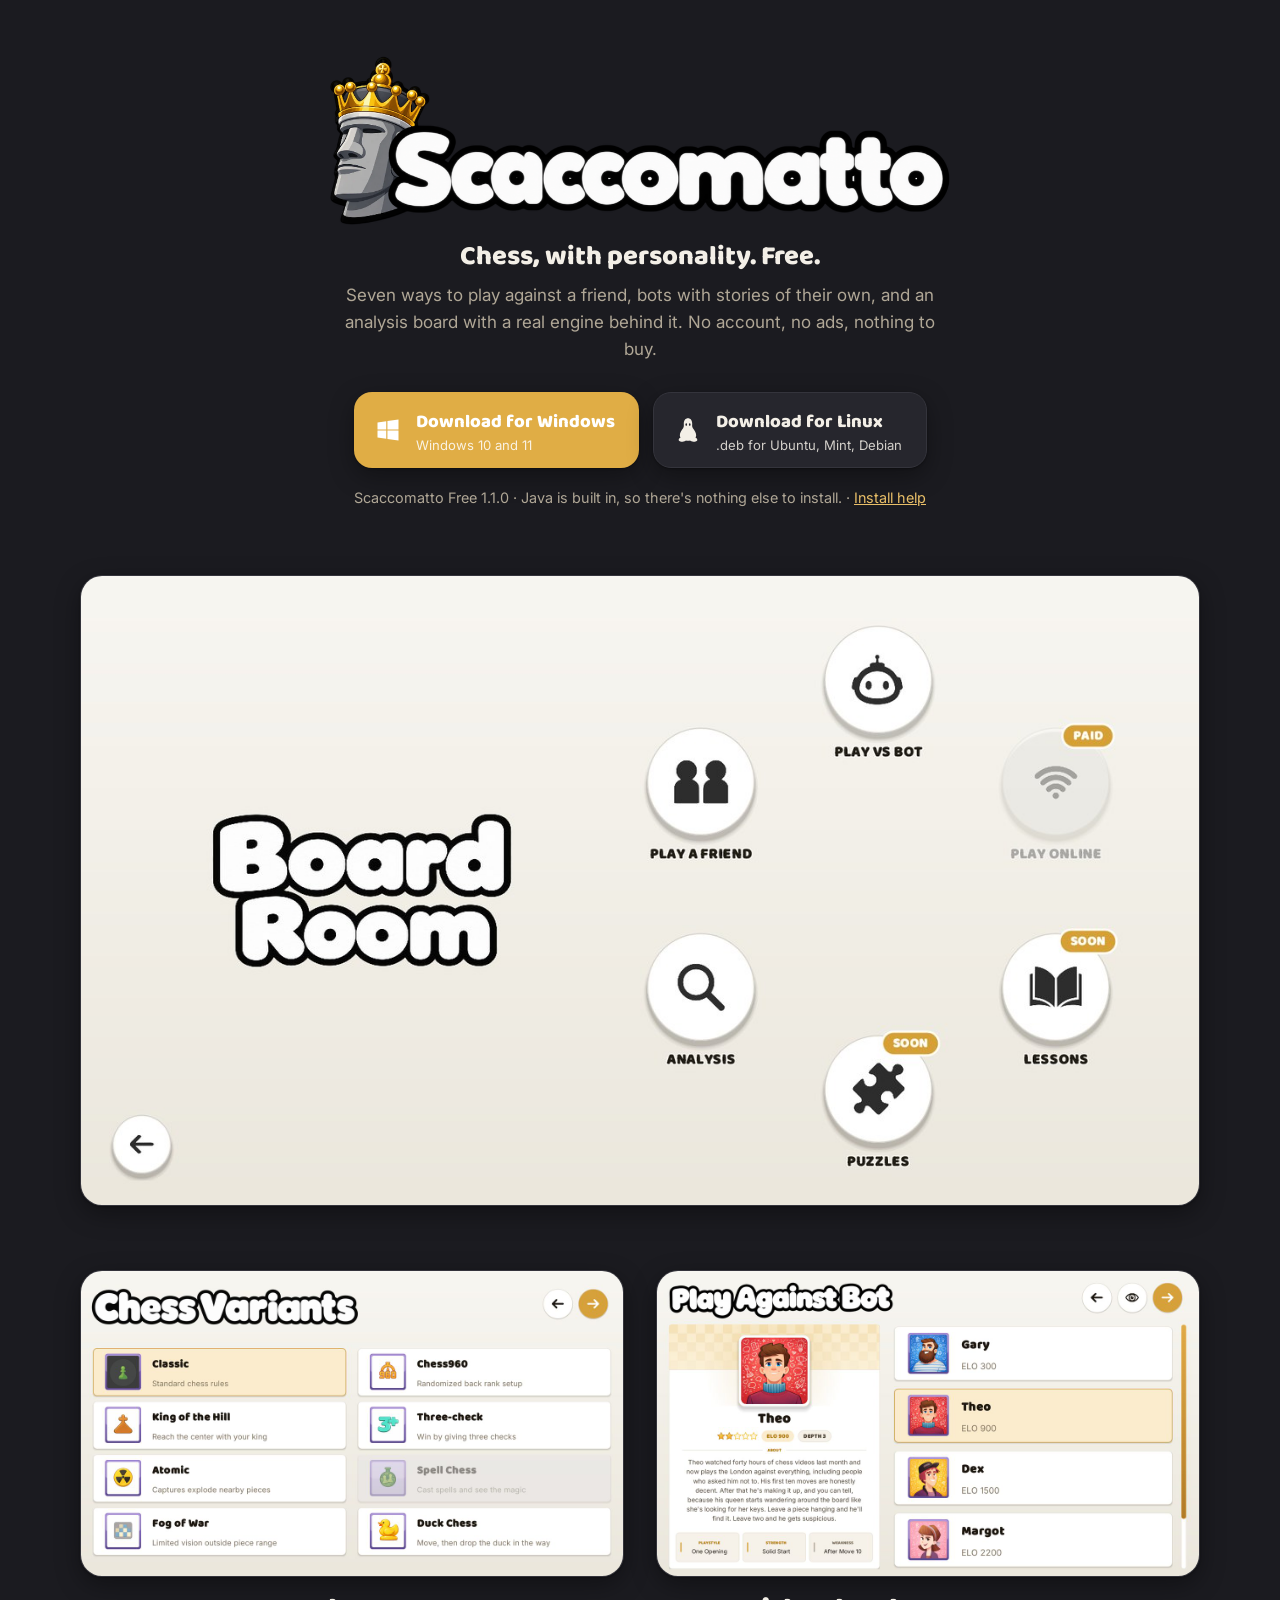
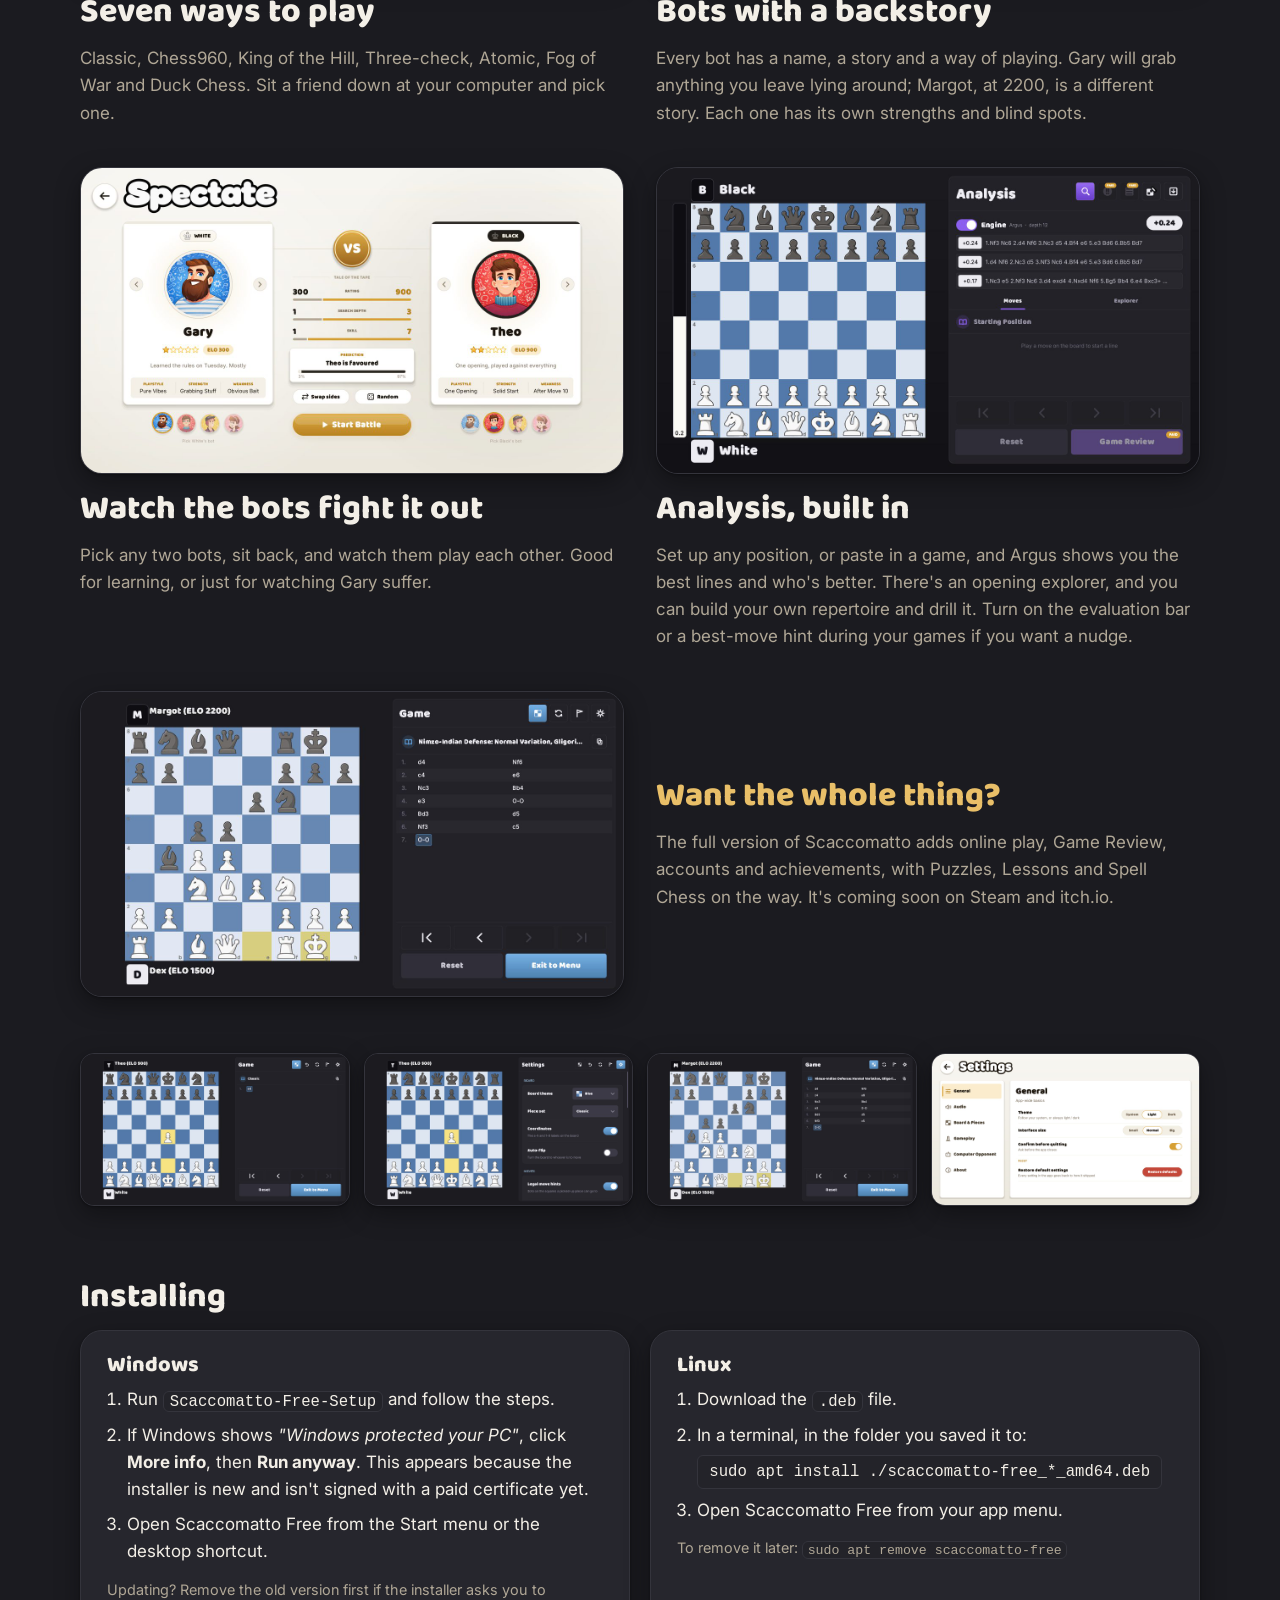
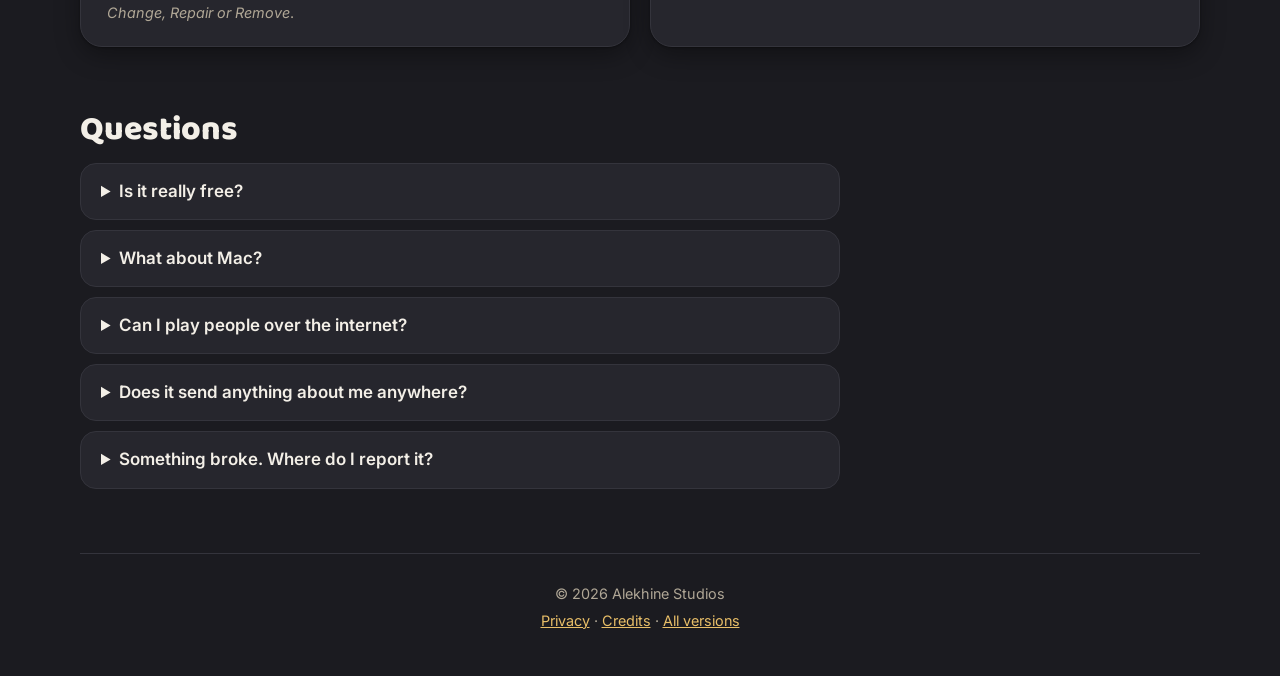
==== commit dccd14d6: "Back to the black and yellow download page" ====
--- a/index.html
+++ b/index.html
@@ -1,163 +1,93 @@
 <!doctype html>
-<html lang="en">
+<html lang="en" data-theme="dark">
 <head>
 <meta charset="utf-8">
 <meta name="viewport" content="width=device-width, initial-scale=1">
-<title>Scaccomatto Free – chess, with personality</title>
-<meta name="description" content="Scaccomatto Free is a free chess game for Windows and Linux by Alekhine Studios. Seven variants, four bots with stories of their own, and a proper analysis board.">
+<title>Scaccomatto Free</title>
+<meta name="description" content="Scaccomatto Free is a free chess game for Windows and Linux: seven variants and bots with personality.">
 <link rel="icon" href="img/icon.png">
 <link rel="preconnect" href="https://fonts.googleapis.com">
 <link rel="preconnect" href="https://fonts.gstatic.com" crossorigin>
-<link href="https://fonts.googleapis.com/css2?family=Baloo+2:wght@600;700;800&family=Inter:wght@400;500;600&display=swap" rel="stylesheet">
+<link href="https://fonts.googleapis.com/css2?family=Baloo+2:wght@700;800&family=Inter:wght@400;500;600&display=swap" rel="stylesheet">
 <link rel="stylesheet" href="style.css">
 </head>
 <body>
 
-<nav class="topbar" id="topbar">
-  <a class="brand" href="index.html"><img src="img/icon.png" alt="" width="36" height="36"><span class="brand-text">Scaccomatto Free</span></a>
-  <ul class="topbar-links">
-    <li><a href="#variants">Features</a></li>
-    <li><a href="#bots">Bots</a></li>
-    <li><a href="#install">Install</a></li>
-    <li><a href="#questions">FAQ</a></li>
-    <li><a href="credits.html">Credits</a></li>
-    <li><a href="https://github.com/Curious3dofficial/scaccomatto-download/releases">All versions &#8599;</a></li>
-  </ul>
-  <div class="topbar-actions">
-    <div class="topbar-search-slot">
-      <div class="topbar-search" id="topbarSearch">
-        <button type="button" class="topbar-search-btn" id="topbarSearchBtn" aria-label="Search this page">
-          <svg viewBox="0 0 24 24" fill="none"><circle cx="11" cy="11" r="7" stroke="currentColor" stroke-width="1.8"/><path d="M21 21L16.65 16.65" stroke="currentColor" stroke-width="1.8" stroke-linecap="round"/></svg>
-        </button>
-        <input type="text" class="topbar-search-input" id="topbarSearchInput" placeholder="Search...">
-        <span class="topbar-search-caret" id="topbarSearchCaret"></span>
-      </div>
-    </div>
-    <a class="topbar-icon-btn" href="mailto:alekhinestudios@gmail.com" aria-label="Email Alekhine Studios">
-      <svg viewBox="0 0 24 24" fill="none"><circle cx="12" cy="8" r="4" stroke="currentColor" stroke-width="1.8"/><path d="M4 20c0-4.4 3.6-7 8-7s8 2.6 8 7" stroke="currentColor" stroke-width="1.8" stroke-linecap="round"/></svg>
+<header class="hero">
+  <img class="wordmark" src="img/wordmark.png" alt="Scaccomatto" width="1100" height="300">
+  <p class="tagline">Chess, with personality. Free.</p>
+  <p class="lead">Seven ways to play against a friend, bots with stories of their own, and an analysis board with a real engine behind it. No account, no ads, nothing to buy.</p>
+
+  <div class="downloads">
+    <a class="btn btn-primary" id="dl-windows" href="#" data-fallback>
+      <svg viewBox="0 0 24 24" aria-hidden="true"><path d="M3 5.5 10.5 4.4v7.1H3zM11.5 4.3 21 3v8.5h-9.5zM3 12.5h7.5v7.1L3 18.5zM11.5 12.5H21V21l-9.5-1.3z"/></svg>
+      <span><strong>Download for Windows</strong><small id="dl-windows-note">Windows 10 and 11</small></span>
     </a>
-    <div class="topbar-hamburger" aria-hidden="true"><span></span><span></span><span></span></div>
+    <a class="btn btn-secondary" id="dl-linux" href="#" data-fallback>
+      <svg viewBox="0 0 24 24" aria-hidden="true"><path d="M12 2c-2.2 0-3.6 1.9-3.6 4.6 0 1.5.3 2.4-.6 3.9C6.6 12.2 5 14 5 16.4c0 .8.2 1.5.6 2.1-.9.5-1.6 1.2-1.6 2 0 1.1 1.5 1.5 3.4 1.5 1.2 0 2.2-.4 2.8-1 .5.1 1.1.2 1.8.2s1.3-.1 1.8-.2c.6.6 1.6 1 2.8 1 1.9 0 3.4-.4 3.4-1.5 0-.8-.7-1.5-1.6-2 .4-.6.6-1.3.6-2.1 0-2.4-1.6-4.2-2.8-5.9-.9-1.5-.6-2.4-.6-3.9C15.6 3.9 14.2 2 12 2zm-1.5 4.2c.4 0 .7.5.7 1.1s-.3 1.1-.7 1.1-.7-.5-.7-1.1.3-1.1.7-1.1zm3 0c.4 0 .7.5.7 1.1s-.3 1.1-.7 1.1-.7-.5-.7-1.1.3-1.1.7-1.1z"/></svg>
+      <span><strong>Download for Linux</strong><small id="dl-linux-note">.deb for Ubuntu, Mint, Debian</small></span>
+    </a>
   </div>
-</nav>
-
-<header class="hero">
-  <div class="lid">
-    <img class="lid-wordmark" src="img/wordmark.png" alt="Scaccomatto" width="1100" height="300">
-    <span class="wordmark-thud" aria-hidden="true"></span>
-    <span class="seal" aria-hidden="true">Free!</span>
-    <figure class="lid-art">
-      <div class="lid-art-viewport" id="lidArtViewport">
-        <div class="lid-art-track" id="lidArtTrack">
-          <img src="img/spectate.jpg" alt="Picking two bots to watch in Spectate" data-clone="true" aria-hidden="true" tabindex="-1">
-          <img src="img/spectategame.jpg" alt="Margot and Dex, two of the bots, halfway through a Semi-Slav Defense">
-          <img src="img/analysis.jpg" alt="The Analysis board showing the engine's best lines">
-          <img src="img/spectate.jpg" alt="Picking two bots to watch in Spectate">
-          <img src="img/spectategame.jpg" alt="Margot and Dex, two of the bots, halfway through a Semi-Slav Defense" data-clone="true" aria-hidden="true" tabindex="-1">
-        </div>
-      </div>
-    </figure>
-    <div class="lid-caption-wrap" id="lidCaptionWrap">
-      <p class="lid-caption" id="lidCaption">Margot and Dex, deep in a Semi-Slav. Dex just almost blundered.</p>
-    </div>
-  </div>
-
-  <div class="hero-text">
-    <h1 class="outlined">Chess, with personality.</h1>
-    <p class="lead">A free chess game for Windows and Linux. There's no account to make, no ads, and nothing to buy. You download it and you play.</p>
-
-    <div class="downloads">
-      <a class="btn btn-gold" id="dl-windows" href="https://github.com/Curious3dofficial/scaccomatto-download/releases/latest">
-        <svg viewBox="0 0 24 24" aria-hidden="true"><path d="M3 5.5 10.5 4.4v7.1H3zM11.5 4.3 21 3v8.5h-9.5zM3 12.5h7.5v7.1L3 18.5zM11.5 12.5H21V21l-9.5-1.3z"/></svg>
-        <span><strong>Download for Windows</strong><small id="dl-windows-note">Windows 10 and 11</small></span>
-      </a>
-      <a class="btn btn-white" id="dl-linux" href="https://github.com/Curious3dofficial/scaccomatto-download/releases/latest">
-        <svg viewBox="0 0 24 24" aria-hidden="true"><path d="M12 2c-2.2 0-3.6 1.9-3.6 4.6 0 1.5.3 2.4-.6 3.9C6.6 12.2 5 14 5 16.4c0 .8.2 1.5.6 2.1-.9.5-1.6 1.2-1.6 2 0 1.1 1.5 1.5 3.4 1.5 1.2 0 2.2-.4 2.8-1 .5.1 1.1.2 1.8.2s1.3-.1 1.8-.2c.6.6 1.6 1 2.8 1 1.9 0 3.4-.4 3.4-1.5 0-.8-.7-1.5-1.6-2 .4-.6.6-1.3.6-2.1 0-2.4-1.6-4.2-2.8-5.9-.9-1.5-.6-2.4-.6-3.9C15.6 3.9 14.2 2 12 2zm-1.5 4.2c.4 0 .7.5.7 1.1s-.3 1.1-.7 1.1-.7-.5-.7-1.1.3-1.1.7-1.1zm3 0c.4 0 .7.5.7 1.1s-.3 1.1-.7 1.1-.7-.5-.7-1.1.3-1.1.7-1.1z"/></svg>
-        <span><strong>Download for Linux</strong><small id="dl-linux-note">.deb for Ubuntu, Mint and Debian</small></span>
-      </a>
-    </div>
-    <p class="fineprint">This is <span id="version">Scaccomatto Free 1.1.0</span>. Java comes built in, so there's nothing else to install. Stuck? <a href="#install">Here's how to install it.</a></p>
-  </div>
+  <p class="fineprint"><span id="version">Scaccomatto Free 1.1.0</span> · Java is built in, so there's nothing else to install. · <a href="#install">Install help</a></p>
 </header>
 
 <main>
+  <figure class="showcase">
+    <img src="img/boardroom.jpg" alt="The Board Room, where you pick how to play" width="1280" height="720">
+  </figure>
 
-  <section class="variants" aria-labelledby="variants-title">
-    <div class="section-head">
-      <h2 class="outlined" id="variants-title">Seven ways to play</h2>
-    </div>
-    <ul class="variant-grid">
-      <li><img src="img/variants/classic.jpg" alt="" width="73" height="73"><h3>Classic</h3><p>The game you already know.</p></li>
-      <li><img src="img/variants/chess960.jpg" alt="" width="73" height="73"><h3>Chess960</h3><p>The back row gets shuffled before you start.</p></li>
-      <li><img src="img/variants/king-of-the-hill.jpg" alt="" width="73" height="73"><h3>King of the Hill</h3><p>Walk your king into the middle and you win.</p></li>
-      <li><img src="img/variants/three-check.jpg" alt="" width="73" height="73"><h3>Three-check</h3><p>Check the other king three times and it's over.</p></li>
-      <li><img src="img/variants/atomic.jpg" alt="" width="73" height="73"><h3>Atomic</h3><p>Captures explode and take the nearby pieces with them.</p></li>
-      <li><img src="img/variants/fog-of-war.jpg" alt="" width="73" height="73"><h3>Fog of War</h3><p>You only see the squares your own pieces can reach.</p></li>
-      <li><img src="img/variants/duck-chess.jpg" alt="" width="73" height="73"><h3>Duck Chess</h3><p>Make your move, then put the duck somewhere annoying.</p></li>
-      <li class="ghost"><img src="img/variants/spell-chess.jpg" alt="" width="73" height="73"><h3>Spell Chess <span class="badge">Soon</span></h3><p>Cast spells and see what happens. Still being made.</p></li>
-    </ul>
-  </section>
-
-  <section class="bots" aria-labelledby="bots-title">
-    <div class="section-head">
-      <h2 class="outlined" id="bots-title">Meet the bots</h2>
-    </div>
-    <ul class="bot-row">
-      <li class="bot"><img src="img/bots/gary.jpg" alt="Gary" width="86" height="86"><h3>Gary</h3><span class="elo">Elo 300</span></li>
-      <li class="bot"><img src="img/bots/theo.jpg" alt="Theo" width="86" height="86"><h3>Theo</h3><span class="elo">Elo 900</span></li>
-      <li class="bot"><img src="img/bots/dex.jpg" alt="Dex" width="86" height="86"><h3>Dex</h3><span class="elo">Elo 1500</span></li>
-      <li class="bot"><img src="img/bots/margot.jpg" alt="Margot" width="86" height="86"><h3>Margot</h3><span class="elo">Elo 2200</span></li>
-    </ul>
-    <blockquote class="story">
-      <p>Theo watched forty hours of chess videos last month and now plays the London against everything, including people who asked him not to.</p>
-      <footer>Every bot comes with a story. That one's Theo's.</footer>
-    </blockquote>
-  </section>
-
-  <section class="duo">
+  <section class="features">
     <article>
-      <img class="zoomable" src="img/spectate.jpg" alt="Picking Gary and Theo to watch in Spectate" width="1280" height="720" loading="lazy" tabindex="0" role="button" aria-label="Open larger view of: Picking Gary and Theo to watch in Spectate">
-      <h2>Or just watch</h2>
-      <p>Pick any two bots and let them play each other. It's a nice way to see how a stronger player handles a position, and it's very satisfying watching Gary lose to everyone.</p>
+      <img src="img/variants.jpg" alt="The Chess Variants screen" width="1280" height="720" loading="lazy">
+      <h2>Seven ways to play</h2>
+      <p>Classic, Chess960, King of the Hill, Three-check, Atomic, Fog of War and Duck Chess. Sit a friend down at your computer and pick one.</p>
     </article>
     <article>
-      <img class="zoomable" src="img/analysis.jpg" alt="The Analysis board showing the engine's best lines" width="1280" height="720" loading="lazy" tabindex="0" role="button" aria-label="Open larger view of: The Analysis board showing the engine's best lines">
-      <h2>A proper analysis board</h2>
-      <p>Set up a position or paste in a game, and Argus, the engine we wrote from scratch for Scaccomatto, shows you the best moves and who's ahead. You can explore openings, build your own repertoire and drill it until it sticks.</p>
+      <img src="img/bots.jpg" alt="Choosing a bot to play against" width="1280" height="720" loading="lazy">
+      <h2>Bots with a backstory</h2>
+      <p>Every bot has a name, a story and a way of playing. Gary will grab anything you leave lying around; Margot, at 2200, is a different story. Each one has its own strengths and blind spots.</p>
+    </article>
+    <article>
+      <img src="img/spectate.jpg" alt="Choosing two bots to watch in Spectate" width="1280" height="720" loading="lazy">
+      <h2>Watch the bots fight it out</h2>
+      <p>Pick any two bots, sit back, and watch them play each other. Good for learning, or just for watching Gary suffer.</p>
+    </article>
+    <article>
+      <img src="img/analysis.jpg" alt="The Analysis board with the engine's best lines" width="1280" height="720" loading="lazy">
+      <h2>Analysis, built in</h2>
+      <p>Set up any position, or paste in a game, and Argus shows you the best lines and who's better. There's an opening explorer, and you can build your own repertoire and drill it. Turn on the evaluation bar or a best-move hint during your games if you want a nudge.</p>
+    </article>
+    <article class="full">
+      <img src="img/spectategame.jpg" alt="A game in progress" width="1280" height="720" loading="lazy">
+      <h2>Want the whole thing?</h2>
+      <p>The full version of Scaccomatto adds online play, Game Review, accounts and achievements, with Puzzles, Lessons and Spell Chess on the way. It's coming soon on Steam and itch.io.</p>
     </article>
   </section>
 
-  <p class="extras">If you'd like a nudge during a game, you can switch on the evaluation bar or ask for a hint. You can also pick between three piece sets, change the board colours, and play in light or dark mode.</p>
-
-  <section class="tray" aria-labelledby="tray-title">
-    <h2 id="tray-title">Not in this box</h2>
-    <p>Online play, Game Review, accounts and achievements live in the full version of Scaccomatto, which is coming soon on Steam and itch.io.</p>
-    <p>Still being made, and coming to both versions:</p>
-    <p class="soon-line">
-      <span class="soon">Puzzles</span>
-      <span class="soon">Lessons</span>
-      <span class="soon">Spell Chess</span>
-    </p>
+  <section class="gallery" aria-label="More screenshots">
+    <img src="img/botgame.jpg" alt="A game against Theo" width="1280" height="720" loading="lazy">
+    <img src="img/gamesettings.jpg" alt="Settings during a game" width="1280" height="720" loading="lazy">
+    <img src="img/spectategame.jpg" alt="Two bots playing each other" width="1280" height="720" loading="lazy">
+    <img src="img/settings.jpg" alt="The Settings screen" width="1280" height="720" loading="lazy">
   </section>
 
-  <section class="install" id="install" aria-labelledby="install-title">
-    <h2 class="outlined" id="install-title">Getting it running</h2>
-    <div class="install-cols">
-      <div class="panel">
+  <section class="install" id="install">
+    <h2>Installing</h2>
+    <div class="cols">
+      <div class="card">
         <h3>Windows</h3>
         <ol>
-          <li>Open the <code>Scaccomatto-Free-Setup</code> file you downloaded and follow the steps.</li>
-          <li>If a blue box says <em>“Windows protected your PC”</em>, click <strong>More info</strong>, then <strong>Run anyway</strong>. It shows up because the game is new and the installer isn't signed with a paid certificate.</li>
-          <li>Open Scaccomatto Free from the Start menu or your desktop.</li>
+          <li>Run <code>Scaccomatto-Free-Setup</code> and follow the steps.</li>
+          <li>If Windows shows <em>"Windows protected your PC"</em>, click <strong>More info</strong>, then <strong>Run anyway</strong>. This appears because the installer is new and isn't signed with a paid certificate yet.</li>
+          <li>Open Scaccomatto Free from the Start menu or the desktop shortcut.</li>
         </ol>
-        <p class="note">Updating? If the installer asks you to change, repair or remove, remove the old version first, then run it again.</p>
+        <p class="note">Updating? Remove the old version first if the installer asks you to <em>Change, Repair or Remove</em>.</p>
       </div>
-      <div class="panel">
+      <div class="card">
         <h3>Linux</h3>
         <ol>
           <li>Download the <code>.deb</code> file.</li>
-          <li>Open a terminal in the folder you saved it to and run this:
-            <span class="cmd"><code id="linux-cmd">sudo apt install ./scaccomatto-free_<span class="ver">1.1.0</span>_amd64.deb</code><button type="button" class="copy" data-copy="linux-cmd">Copy</button></span>
-          </li>
+          <li>In a terminal, in the folder you saved it to:<br><code class="block">sudo apt install ./scaccomatto-free_*_amd64.deb</code></li>
           <li>Open Scaccomatto Free from your app menu.</li>
         </ol>
         <p class="note">To remove it later: <code>sudo apt remove scaccomatto-free</code></p>
@@ -165,448 +95,60 @@
     </div>
   </section>
 
-  <section class="faq" id="questions" aria-labelledby="faq-title">
-    <h2 class="outlined" id="faq-title">Questions</h2>
+  <section class="faq">
+    <h2>Questions</h2>
     <details>
       <summary>Is it really free?</summary>
-      <p>Yes. There are no ads, no account and nothing to buy inside it. The full version, with online play and Game Review, will be a separate game on Steam and itch.io.</p>
-    </details>
-    <details>
-      <summary>Can I play people over the internet?</summary>
-      <p>Not in this version. Online play is part of the full version, which is coming soon.</p>
+      <p>Yes. Scaccomatto Free has no ads, no account and nothing to buy inside it. The full version, with online play, Game Review, accounts and achievements, is coming soon on Steam and itch.io.</p>
     </details>
     <details>
       <summary>What about Mac?</summary>
       <p>Not yet. Windows and Linux come first.</p>
     </details>
     <details>
-      <summary>Does it send anything about me anywhere?</summary>
-      <p>No. Scaccomatto Free never goes online, and everything it saves stays on your computer. The <a href="privacy.html">privacy page</a> has the details.</p>
+      <summary>Can I play people over the internet?</summary>
+      <p>Not in the free version. Online play is part of the full version, coming soon on Steam and itch.io.</p>
     </details>
     <details>
-      <summary>Something broke. Where do I tell you?</summary>
-      <p>Email <a href="mailto:alekhinestudios@gmail.com">alekhinestudios@gmail.com</a>. If the game saved a problem report (Settings, then About, then Problem reports), attaching it helps a lot.</p>
+      <summary>Does it send anything about me anywhere?</summary>
+      <p>No. Everything stays on your computer. The <a href="privacy.html">privacy page</a> has the details.</p>
+    </details>
+    <details>
+      <summary>Something broke. Where do I report it?</summary>
+      <p>Email <a href="mailto:alekhinestudios@gmail.com">alekhinestudios@gmail.com</a>. If the app saved a problem report (Settings → About → Problem reports), attaching it helps a lot.</p>
     </details>
   </section>
 </main>
 
-<footer class="site-footer">
-  <img src="img/wordmark.png" alt="Scaccomatto" width="1100" height="300" loading="lazy">
-  <p>Made by Alekhine Studios. Found a bug, or just want to say hi? Write to <a href="mailto:alekhinestudios@gmail.com">alekhinestudios@gmail.com</a>.</p>
-  <p class="footer-links"><a href="privacy.html">Privacy</a><a href="credits.html">Credits</a><a href="https://github.com/Curious3dofficial/scaccomatto-download/releases">All versions</a></p>
-  <p class="copy-line">© 2026 Alekhine Studios</p>
+<footer>
+  <p>© 2026 Alekhine Studios</p>
+  <p><a href="privacy.html">Privacy</a> · <a href="credits.html">Credits</a> · <a id="all-releases" href="#">All versions</a></p>
 </footer>
-
-<!-- Fullscreen preview for the "Or just watch" / "A proper analysis board"
-     screenshots. One shared overlay, filled in with whichever image was
-     clicked. -->
-<div class="lightbox" id="lightbox">
-  <img src="" alt="" id="lightbox-img">
-</div>
 
 <script>
 // The GitHub repository the downloads come from. Change this one line if the repo moves.
 const REPO = "Curious3dofficial/scaccomatto-download";
 
 (function () {
-  // Ask GitHub for the newest proper release. "/releases/latest" always skips
-  // pre-releases (like "engine") and drafts, so those can never end up here.
-  // If GitHub doesn't answer, the buttons keep pointing at the releases page.
+  const releasesPage = "https://github.com/" + REPO + "/releases/latest";
+  document.querySelectorAll("[data-fallback]").forEach(a => a.href = releasesPage);
+  document.getElementById("all-releases").href = "https://github.com/" + REPO + "/releases";
+
+  // Point the buttons straight at the newest installers when GitHub tells us their names.
   fetch("https://api.github.com/repos/" + REPO + "/releases/latest")
     .then(r => r.ok ? r.json() : null)
     .then(rel => {
       if (!rel || !rel.assets) return;
       const exe = rel.assets.find(a => /\.exe$/i.test(a.name));
       const deb = rel.assets.find(a => /\.deb$/i.test(a.name));
-      const size = a => a ? ", " + Math.round(a.size / 1048576) + " MB" : "";
-      if (exe) {
-        document.getElementById("dl-windows").href = exe.browser_download_url;
-        document.getElementById("dl-windows-note").textContent = "Windows 10 and 11" + size(exe);
-      }
-      if (deb) {
-        document.getElementById("dl-linux").href = deb.browser_download_url;
-        document.getElementById("dl-linux-note").textContent = ".deb for Ubuntu, Mint and Debian" + size(deb);
-      }
-      if (rel.tag_name) {
-        const v = rel.tag_name.replace(/^v/, "");
-        document.getElementById("version").textContent = "Scaccomatto Free " + v;
-        document.querySelectorAll(".ver").forEach(el => el.textContent = v);
-      }
+      if (exe) document.getElementById("dl-windows").href = exe.browser_download_url;
+      if (deb) document.getElementById("dl-linux").href = deb.browser_download_url;
+      if (rel.tag_name) document.getElementById("version").textContent = "Scaccomatto Free " + rel.tag_name.replace(/^v/, "");
+      const mb = a => a ? " · " + Math.round(a.size / 1048576) + " MB" : "";
+      document.getElementById("dl-windows-note").textContent = "Windows 10 and 11" + mb(exe);
+      document.getElementById("dl-linux-note").textContent = ".deb for Ubuntu, Mint, Debian" + mb(deb);
     })
-    .catch(() => {});
-
-  // Rotating sequence of screenshots inside the lid-art box. Same
-  // "rotation motion" as a slide-track carousel: a clone of the last
-  // slide sits before the first, and a clone of the first sits after
-  // the last, so it can always just keep sliding forward and never
-  // needs to visibly snap backwards to loop. Movement is driven by
-  // requestAnimationFrame with a cubic ease-out, not a CSS transition,
-  // so a frame can be dropped without the animation jumping.
-  (function () {
-    const track = document.getElementById("lidArtTrack");
-    if (!track) return;
-    const realSlides = 3; // spectategame.jpg, analysis.jpg, spectate.jpg
-    const totalSlides = realSlides + 2; // plus one clone on each end
-    const slideWidthPct = 100 / totalSlides;
-
-    function lidArtEase(t) {
-      return 1 - Math.pow(1 - t, 3);
-    }
-
-    let currentPhysical = 1; // start on the first real slide
-    let currentPct = -currentPhysical * slideWidthPct;
-    let animFrame = null;
-
-    function physicalToReal(physical) {
-      if (physical === 0) return realSlides - 1;
-      if (physical === totalSlides - 1) return 0;
-      return physical - 1;
-    }
-
-    // One caption per real slide, in the same order as the slides above.
-    const captionTexts = [
-      "Margot and Dex, deep in a Semi-Slav. Dex just almost blundered.",
-      "Argus walks through the best lines, move by move.",
-      "Picking who to watch next in Spectate."
-    ];
-    const captionEl = document.getElementById("lidCaption");
-
-    function updateCaption(realIndex) {
-      const text = captionTexts[realIndex];
-      if (!captionEl || captionEl.textContent === text) return;
-
-      // A ghost copy of the old text drifts up, blurs and fades out in place.
-      const ghost = captionEl.cloneNode(true);
-      ghost.removeAttribute("id");
-      ghost.setAttribute("aria-hidden", "true");
-      captionEl.parentNode.appendChild(ghost);
-      requestAnimationFrame(() => {
-        requestAnimationFrame(() => ghost.classList.add("is-leaving"));
-      });
-      ghost.addEventListener("transitionend", () => ghost.remove(), { once: true });
-      setTimeout(() => ghost.remove(), 700);
-
-      // The new text swaps in instantly below its resting spot, then
-      // transitions up into place - no blur on the way in.
-      captionEl.textContent = text;
-      captionEl.style.transition = "none";
-      captionEl.classList.add("is-entering");
-      captionEl.getBoundingClientRect(); // force the start state to apply
-      captionEl.style.transition = "";
-      // Two frames, not one: the browser needs to actually paint the
-      // "just below, invisible" start state before the class comes off,
-      // otherwise it can skip straight to the end state with no transition.
-      requestAnimationFrame(() => {
-        requestAnimationFrame(() => captionEl.classList.remove("is-entering"));
-      });
-    }
-
-    function setTrackPct(pct) {
-      currentPct = pct;
-      track.style.transform = `translateX(${pct}%)`;
-    }
-    setTrackPct(currentPct);
-
-    function animateTrackTo(targetPct, duration, onComplete) {
-      if (animFrame) cancelAnimationFrame(animFrame);
-      const startPct = currentPct;
-      const delta = targetPct - startPct;
-      const startTime = performance.now();
-      function step(now) {
-        const t = Math.min(1, (now - startTime) / duration);
-        setTrackPct(startPct + delta * lidArtEase(t));
-        if (t < 1) {
-          animFrame = requestAnimationFrame(step);
-        } else {
-          animFrame = null;
-          if (onComplete) onComplete();
-        }
-      }
-      animFrame = requestAnimationFrame(step);
-    }
-
-    function advance() {
-      const nextPhysical = currentPhysical + 1;
-      updateCaption(physicalToReal(nextPhysical));
-      animateTrackTo(-nextPhysical * slideWidthPct, 2100, () => {
-        if (nextPhysical === totalSlides - 1) {
-          // Landed on the trailing clone; it looks identical to the
-          // first real slide, so snap straight back to that - no
-          // animation, nothing for the eye to catch.
-          currentPhysical = 1;
-          track.style.transition = "none";
-          setTrackPct(-currentPhysical * slideWidthPct);
-          track.getBoundingClientRect(); // force the snap to apply before re-enabling motion
-          track.style.transition = "";
-        } else {
-          currentPhysical = nextPhysical;
-        }
-      });
-    }
-
-    const reduceMotion = window.matchMedia("(prefers-reduced-motion: reduce)").matches;
-    if (reduceMotion) return; // leave it sitting on the first slide, no autoplay
-
-    let autoplay = setInterval(advance, 6000);
-
-    // No sense spending frames animating a box that's scrolled off
-    // screen - pause while it's out of view, resume when it's back.
-    const art = document.getElementById("lidArtViewport");
-    if (art && "IntersectionObserver" in window) {
-      new IntersectionObserver(entries => {
-        entries.forEach(entry => {
-          if (entry.isIntersecting) {
-            if (!autoplay) autoplay = setInterval(advance, 6000);
-          } else if (autoplay) {
-            clearInterval(autoplay);
-            autoplay = null;
-          }
-        });
-      }, { threshold: 0.1 }).observe(art);
-    }
-  })();
-
-  // Top bar: transparent over the hero, gaining a glassy backing as you
-  // scroll down through it (tracked exactly to scroll position, not
-  // animated), then behaving like a taskbar once you're past the hero -
-  // hides on scroll down, reveals on scroll up, and always reveals if
-  // the mouse comes up near the very top edge of the window.
-  const topbar = document.getElementById("topbar");
-  const hero = document.querySelector(".hero");
-  let lastScrollY = window.scrollY;
-
-  // Search icon toggles an input that expands leftward. Only the icon
-  // click opens or closes it - no auto-close on blur or outside click,
-  // so once it's open it stays open until clicked again.
-  const topbarSearch = document.getElementById("topbarSearch");
-  const topbarSearchBtn = document.getElementById("topbarSearchBtn");
-  const topbarSearchInput = document.getElementById("topbarSearchInput");
-  const topbarSearchCaret = document.getElementById("topbarSearchCaret");
-
-  function syncTopbarCaret() {
-    if (!topbarSearchInput || !topbarSearchCaret) return;
-    const show = document.activeElement === topbarSearchInput && topbarSearchInput.value.length === 0;
-    topbarSearchCaret.classList.toggle("is-blinking", show);
-    topbarSearchCaret.style.opacity = show ? "" : "0";
-  }
-  function openTopbarSearch() {
-    if (!topbarSearch || !topbarSearchInput) return;
-    topbarSearch.classList.add("is-open");
-    topbarSearchInput.disabled = false;
-    topbarSearchInput.focus();
-  }
-  function closeTopbarSearch() {
-    if (!topbarSearch || !topbarSearchInput) return;
-    topbarSearch.classList.remove("is-open");
-    topbarSearchInput.blur();
-    topbarSearchInput.value = "";
-    topbarSearchInput.disabled = true;
-    syncTopbarCaret();
-  }
-  if (topbarSearch && topbarSearchBtn && topbarSearchInput) {
-    topbarSearchInput.disabled = true; // can't be focused or typed into until opened
-    topbarSearchBtn.addEventListener("click", () => {
-      if (topbarSearch.classList.contains("is-open")) closeTopbarSearch();
-      else openTopbarSearch();
-    });
-    topbarSearchInput.addEventListener("focus", syncTopbarCaret);
-    topbarSearchInput.addEventListener("blur", syncTopbarCaret);
-    topbarSearchInput.addEventListener("input", syncTopbarCaret);
-  }
-
-  function updateTopbar() {
-    const y = window.scrollY;
-    const heroBottom = hero ? hero.offsetTop + hero.offsetHeight : 0;
-    const glassProgress = heroBottom > 0 ? Math.min(1, Math.max(0, y / heroBottom)) : 1;
-    topbar.style.setProperty("--topbar-glass-opacity", glassProgress);
-
-    if (y > heroBottom) {
-      if (y > lastScrollY) {
-        topbar.classList.add("is-hidden");
-        // The search box lives inside the bar - once the bar itself is
-        // off-screen there's no reason for it to stay expanded.
-        closeTopbarSearch();
-      } else {
-        topbar.classList.remove("is-hidden");
-      }
-    } else {
-      topbar.classList.remove("is-hidden");
-    }
-    lastScrollY = y;
-  }
-  updateTopbar();
-  window.addEventListener("scroll", updateTopbar, { passive: true });
-
-  document.addEventListener("mousemove", e => {
-    if (e.clientY < 32) topbar.classList.remove("is-hidden");
-  });
-
-  // Tabbing into one of its links should reveal it too.
-  topbar.addEventListener("focusin", () => topbar.classList.remove("is-hidden"));
-
-  // Lightbox for the "Or just watch" / "A proper analysis board"
-  // screenshots: click one and it grows from right where it was sitting
-  // into a big centered view (with the page dimming behind it); click
-  // outside it, press Esc, or click the image itself to shrink it back
-  // to that same spot. The grow/shrink motion is a classic FLIP: measure
-  // where the image starts and where it ends up, jump it instantly to
-  // look like the start, then transition to the real end state (or the
-  // reverse, on the way out).
-  const lightbox = document.getElementById("lightbox");
-  const lightboxImg = document.getElementById("lightbox-img");
-  let activeThumb = null;
-
-  function transformFromTo(fromRect, toRect) {
-    const scaleX = fromRect.width / toRect.width;
-    const scaleY = fromRect.height / toRect.height;
-    const dx = (fromRect.left + fromRect.width / 2) - (toRect.left + toRect.width / 2);
-    const dy = (fromRect.top + fromRect.height / 2) - (toRect.top + toRect.height / 2);
-    return `translate(${dx}px, ${dy}px) scale(${scaleX}, ${scaleY})`;
-  }
-
-  function openLightbox(thumb) {
-    activeThumb = thumb;
-    lightboxImg.src = thumb.src;
-    lightboxImg.alt = thumb.alt;
-    lightboxImg.classList.remove("is-animating");
-    lightboxImg.style.transform = "none";
-    lightbox.classList.add("is-open");
-    document.body.classList.add("lightbox-locked");
-
-    const thumbRect = thumb.getBoundingClientRect();
-    // Let the browser lay the image out at its final (big) size first,
-    // then work out the transform that makes it LOOK like it's still
-    // sitting at the thumbnail's spot and size.
-    requestAnimationFrame(() => {
-      const finalRect = lightboxImg.getBoundingClientRect();
-      lightboxImg.style.transform = transformFromTo(thumbRect, finalRect);
-      requestAnimationFrame(() => {
-        lightboxImg.classList.add("is-animating");
-        lightboxImg.style.transform = "none";
-      });
-    });
-  }
-
-  function closeLightbox() {
-    if (!lightbox.classList.contains("is-open")) return;
-    const thumb = activeThumb;
-    if (thumb) {
-      const thumbRect = thumb.getBoundingClientRect();
-      const finalRect = lightboxImg.getBoundingClientRect();
-      lightboxImg.classList.add("is-animating");
-      lightboxImg.style.transform = transformFromTo(thumbRect, finalRect);
-    } else {
-      lightboxImg.classList.remove("is-animating");
-    }
-    lightbox.classList.remove("is-open");
-    document.body.classList.remove("lightbox-locked");
-    activeThumb = null;
-  }
-
-  document.querySelectorAll(".zoomable").forEach(img => {
-    img.addEventListener("click", () => openLightbox(img));
-    img.addEventListener("keydown", e => {
-      if (e.key === "Enter" || e.key === " ") {
-        e.preventDefault();
-        openLightbox(img);
-      }
-    });
-  });
-
-  // Click anywhere that isn't the enlarged image itself - that's "outside
-  // the tile" - closes it. The image is the only thing inside the
-  // overlay that isn't the dimmed backdrop, so this is just "did the
-  // click land on the picture or not".
-  lightbox.addEventListener("click", e => {
-    if (e.target !== lightboxImg) closeLightbox();
-  });
-  lightboxImg.addEventListener("click", closeLightbox);
-  document.addEventListener("keydown", e => {
-    if (e.key === "Escape") closeLightbox();
-  });
-
-  // "Copy" button next to the Linux command.
-  document.querySelectorAll("[data-copy]").forEach(btn => {
-    btn.addEventListener("click", () => {
-      const text = document.getElementById(btn.dataset.copy).textContent;
-      navigator.clipboard.writeText(text).then(() => {
-        btn.textContent = "Copied";
-        setTimeout(() => btn.textContent = "Copy", 1600);
-      }).catch(() => {});
-    });
-  });
-
-  // Smooth open/close animation for the FAQ dropdowns, instead of the
-  // instant snap <details> does by default. Falls back to the normal
-  // instant toggle if the browser doesn't support element.animate, and
-  // skips the animation entirely if the visitor asked for less motion.
-  //
-  // The content paragraph is forced visible at all times (see the
-  // ".faq details > p" CSS rule) and the real open/closed look comes
-  // entirely from clipping `details` to a JS-controlled height. That
-  // way the state we animate from/to never depends on the browser's
-  // own timing for the native `open` attribute, which is what caused
-  // fast clicks to make two panels' content overlap: a new animation
-  // used to start from a stale height instead of wherever the box
-  // actually was on screen at that instant.
-  const reduceMotion = window.matchMedia("(prefers-reduced-motion: reduce)").matches;
-  if (!reduceMotion && typeof Element.prototype.animate === "function") {
-    document.querySelectorAll(".faq details").forEach(details => {
-      const summary = details.querySelector("summary");
-      let anim = null;
-      let isOpen = false;
-
-      // The collapsed height needs the details box's own top+bottom
-      // padding added on top of the summary's height, not just the
-      // summary alone - otherwise the clipped box is shorter than the
-      // padding box and the question text gets cut off against the
-      // top border instead of sitting centered in it.
-      const getClosedHeight = () => {
-        const cs = getComputedStyle(details);
-        return summary.offsetHeight + parseFloat(cs.paddingTop) + parseFloat(cs.paddingBottom);
-      };
-
-      // Start clipped to just the question row.
-      details.style.overflow = "hidden";
-      details.style.height = getClosedHeight() + "px";
-
-      // Listen on the whole box, not just the question row, so the
-      // entire bordered rectangle is one clickable hitbox - including
-      // its padding - not just the text/icon strip inside it.
-      details.addEventListener("click", e => {
-        // Let a real link inside the answer (e.g. the privacy page
-        // link) work normally instead of toggling the box closed.
-        if (e.target.closest("a")) return;
-        e.preventDefault();
-
-        // Read the box's actual current height before touching anything
-        // else, so a new animation always continues from where this one
-        // visually is right now, even if it's mid-animation.
-        const startHeight = details.getBoundingClientRect().height + "px";
-        if (anim) anim.cancel();
-
-        isOpen = !isOpen;
-        details.open = isOpen;
-
-        const closedHeight = getClosedHeight() + "px";
-        const endHeight = isOpen ? details.scrollHeight + "px" : closedHeight;
-
-        details.style.height = startHeight;
-        anim = details.animate(
-          { height: [startHeight, endHeight] },
-          {
-            duration: isOpen ? 260 : 220,
-            easing: isOpen ? "cubic-bezier(.2,.8,.3,1)" : "cubic-bezier(.4,0,.6,1)"
-          }
-        );
-        anim.onfinish = () => {
-          anim = null;
-          details.style.height = isOpen ? "" : closedHeight;
-        };
-        anim.oncancel = () => { anim = null; };
-      });
-    });
-  }
+    .catch(() => { /* offline or rate-limited: the buttons still open the releases page */ });
 })();
 </script>
 </body>
--- a/style.css
+++ b/style.css
@@ -1,643 +1,135 @@
-/* Scaccomatto Free website
-   The look: the lid of a board game box. Thick dark outlines, hard shadows,
-   chunky outlined headings like the titles inside the game. */
-
 :root {
-  --table: #edf2f7;        /* page background, same as the game's */
-  --check: #dce6f0;        /* the pale squares of the tablecloth pattern */
-  --paper: #ffffff;        /* cards and panels */
-  --text: #1c2733;
-  --muted: #5c6c7c;
-  --outline: #121a24;      /* outlines on lettering, and hard shadows */
-  --edge: #121a24;         /* thick borders around cards and buttons */
-  --gold: #5b7fa6;
-  --gold-text: #3f6089;    /* gold that's dark enough to read as text */
-  --gold-soft: #dce8f2;
-  --purple: #5a7a9c;       /* the frames around icons in the game */
-  --line: #d7e1ea;
+  --bg: #f4f1ea;
+  --bg-2: #ebe6db;
+  --card: #ffffff;
+  --ink: #1c160e;
+  --muted: #7a6c58;
+  --line: #e0d9cb;
+  --gold: #d6a034;
+  --gold-deep: #b1863a;
+  --shadow: 0 1px 2px rgba(25, 18, 10, .08), 0 8px 24px rgba(25, 18, 10, .10);
   --radius: 22px;
   color-scheme: light;
 }
 @media (prefers-color-scheme: dark) {
   :root:not([data-theme="light"]) {
-    --table: #141a22; --check: #1b222c; --paper: #202733; --text: #eef2f7; --muted: #9fb0c2;
-    --outline: #0a0d12; --edge: #4a6f97; --gold-text: #8fb4d9; --gold-soft: #223344; --line: #2a3542;
+    --bg: #1b1b20;
+    --bg-2: #232329;
+    --card: #26262d;
+    --ink: #f3efe7;
+    --muted: #b0a796;
+    --line: #34343c;
+    --gold: #e0ad45;
+    --gold-deep: #e9bf68;
+    --shadow: 0 1px 2px rgba(0, 0, 0, .3), 0 8px 24px rgba(0, 0, 0, .35);
     color-scheme: dark;
   }
 }
 :root[data-theme="dark"] {
-  --table: #141a22; --check: #1b222c; --paper: #202733; --text: #eef2f7; --muted: #9fb0c2;
-  --outline: #0a0d12; --edge: #4a6f97; --gold-text: #8fb4d9; --gold-soft: #223344; --line: #2a3542;
+  --bg: #1b1b20; --bg-2: #232329; --card: #26262d; --ink: #f3efe7; --muted: #b0a796;
+  --line: #34343c; --gold: #e0ad45; --gold-deep: #e9bf68;
+  --shadow: 0 1px 2px rgba(0, 0, 0, .3), 0 8px 24px rgba(0, 0, 0, .35);
   color-scheme: dark;
 }
 
 * { box-sizing: border-box; }
-html { -webkit-text-size-adjust: 100%; scroll-behavior: smooth; overflow-x: clip; }
-@media (prefers-reduced-motion: reduce) { html { scroll-behavior: auto; } }
+html { -webkit-text-size-adjust: 100%; }
 body {
   margin: 0;
-  background: var(--table);
-  color: var(--text);
-  font: 17px/1.65 Inter, system-ui, -apple-system, "Segoe UI", sans-serif;
+  background: var(--bg);
+  color: var(--ink);
+  font: 17px/1.6 Inter, system-ui, -apple-system, "Segoe UI", sans-serif;
 }
 img { max-width: 100%; height: auto; display: block; }
-a { color: var(--gold-text); text-underline-offset: 3px; }
-a:hover { color: var(--text); }
-:focus-visible { outline: 3px solid var(--gold); outline-offset: 3px; border-radius: 6px; }
-h1, h2, h3 { font-family: "Baloo 2", "Arial Rounded MT Bold", Inter, sans-serif; line-height: 1.1; margin: 0; }
+a { color: var(--gold-deep); }
+a:hover { color: var(--gold); }
+h1, h2, h3 { font-family: "Baloo 2", Inter, sans-serif; line-height: 1.15; margin: 0 0 .4em; }
+h2 { font-size: clamp(1.6rem, 3vw, 2.1rem); font-weight: 800; }
+h3 { font-size: 1.35rem; font-weight: 800; }
 code {
-  font: .9em ui-monospace, "DejaVu Sans Mono", Menlo, Consolas, monospace;
-  background: var(--table); border: 1.5px solid var(--line); border-radius: 7px; padding: .08em .4em;
+  font: .92em ui-monospace, SFMono-Regular, Menlo, Consolas, monospace;
+  background: var(--bg-2); border: 1px solid var(--line); border-radius: 6px; padding: .05em .35em;
+}
+code.block { display: inline-block; margin-top: .4em; padding: .45em .7em; word-break: break-all; }
+
+.hero, main, footer { width: min(1120px, 100% - 32px); margin-inline: auto; }
+
+.hero { text-align: center; padding: 56px 0 28px; }
+.wordmark { width: min(620px, 100%); margin: 0 auto; }
+.tagline { font: 800 clamp(1.3rem, 3vw, 1.7rem) "Baloo 2", sans-serif; margin: 10px 0 4px; }
+.lead { color: var(--muted); max-width: 600px; margin: 0 auto 28px; }
+
+.downloads { display: flex; gap: 14px; justify-content: center; flex-wrap: wrap; }
+.btn {
+  display: inline-flex; align-items: center; gap: 14px; text-decoration: none;
+  padding: 14px 24px 14px 20px; border-radius: 18px; min-width: 270px;
+  box-shadow: var(--shadow); transition: transform .15s ease, box-shadow .15s ease, background .15s ease;
+}
+.btn:hover { transform: translateY(-2px); }
+.btn:focus-visible { outline: 3px solid var(--gold); outline-offset: 3px; }
+.btn svg { width: 28px; height: 28px; fill: currentColor; flex: none; }
+.btn span { display: flex; flex-direction: column; text-align: left; line-height: 1.25; }
+.btn strong { font: 800 1.15rem "Baloo 2", sans-serif; }
+.btn small { font-size: .82rem; opacity: .85; }
+.btn-primary { background: var(--gold); color: #fff; }
+.btn-primary:hover { background: #c8922a; color: #fff; }
+.btn-secondary { background: var(--card); color: var(--ink); border: 1px solid var(--line); }
+.btn-secondary:hover { color: var(--ink); }
+.fineprint { color: var(--muted); font-size: .9rem; margin-top: 18px; }
+
+.showcase { margin: 24px 0 64px; }
+.showcase img, .features img, .gallery img {
+  border-radius: var(--radius); box-shadow: var(--shadow); border: 1px solid var(--line);
 }
 
-/* The game's title style: white letters with a thick dark outline */
-.outlined {
-  color: #fff;
-  font-weight: 800;
-  -webkit-text-stroke: .16em var(--outline);
-  paint-order: stroke fill;
-  letter-spacing: .01em;
-  text-shadow: 0 .09em 0 var(--outline);
+.features { display: grid; grid-template-columns: repeat(2, 1fr); gap: 40px 32px; margin-bottom: 56px; }
+.features article img { margin-bottom: 16px; }
+.features p { color: var(--muted); margin: 0; }
+
+.gallery { display: grid; grid-template-columns: repeat(4, 1fr); gap: 14px; margin-bottom: 72px; }
+.gallery img { border-radius: 14px; }
+
+.install { margin-bottom: 64px; }
+.cols { display: grid; grid-template-columns: 1fr 1fr; gap: 20px; }
+.card {
+  background: var(--card); border: 1px solid var(--line); border-radius: var(--radius);
+  padding: 22px 26px; box-shadow: var(--shadow);
+}
+.card ol { padding-left: 1.2em; margin: 0 0 12px; }
+.card li { margin-bottom: 8px; }
+.note { color: var(--muted); font-size: .9rem; margin: 0; }
+
+.faq { margin-bottom: 64px; max-width: 760px; }
+details {
+  background: var(--card); border: 1px solid var(--line); border-radius: 16px;
+  padding: 14px 20px; margin-bottom: 10px;
+}
+summary { cursor: pointer; font-weight: 600; }
+details p { color: var(--muted); margin: 10px 0 2px; }
+
+footer { border-top: 1px solid var(--line); padding: 24px 0 40px; color: var(--muted); font-size: .9rem; text-align: center; }
+footer p { margin: 4px 0; }
+
+/* plain text pages (privacy, credits) */
+.page { width: min(760px, 100% - 32px); margin: 0 auto; padding: 40px 0 24px; }
+.page .back { display: inline-flex; align-items: center; gap: 10px; text-decoration: none; color: var(--ink); font-weight: 600; }
+.page .back img { width: 40px; }
+.page h1 { font-size: clamp(2rem, 5vw, 2.6rem); font-weight: 800; margin-top: 28px; }
+.page h2 { font-size: 1.35rem; margin-top: 1.6em; }
+.page p, .page li { color: var(--muted); }
+.page .updated { font-size: .9rem; }
+
+@media (max-width: 820px) {
+  .features, .cols { grid-template-columns: 1fr; }
+  .gallery { grid-template-columns: 1fr 1fr; }
+  .btn { min-width: 0; width: 100%; }
 }
 
-/* ---------- top bar: transparent-over-the-hero, taskbar below it ---------- */
-/* Sits over the hero with no backing at all at the very top of the page, so
-   the hero's own checkerboard shows straight through it. As you scroll, the
-   glassy backing fades in (tracked to how far through the hero you've
-   scrolled, not animated - it should track the scrollbar 1:1). Once you're
-   past the hero it behaves like a taskbar: hide on scroll down, reveal on
-   scroll up, or just move the mouse up to the top edge. */
-.topbar {
-  /* Full width with its own side padding, not a max-width box centered
-     with margin: auto - the logo and icons need to stay pinned to the
-     actual edges of the window at any width (even a wide, zoomed-out
-     one), not sit inset inside a constrained container like the rest of
-     the page's sections do. */
-  width: 100%; padding: 18px clamp(16px, 4vw, 48px);
-  /* A 3-column grid, not flex: the two outer columns are equal-width
-     (1fr each) so the middle one - the links - lands on the bar's true
-     center, instead of just wherever space-between happens to leave it
-     (which skews toward whichever outer group is wider). */
-  display: grid; grid-template-columns: 1fr auto 1fr; align-items: center; gap: 16px;
-  position: fixed; top: 0; left: 0; right: 0; z-index: 30;
-  transform: translateY(0);
-  transition: transform .4s cubic-bezier(.4, 0, .2, 1);
-}
-.brand { justify-self: start; }
-.topbar-links { justify-self: center; }
-.topbar-actions { justify-self: end; }
-.topbar.is-hidden { transform: translateY(calc(-100% - 6px)); }
-@media (prefers-reduced-motion: reduce) {
-  .topbar { transition: none; }
-}
-.topbar::before {
-  content: ""; position: absolute; inset: 0 calc(50% - 50vw); z-index: -1;
-  background:
-    color-mix(in srgb, var(--table) 50%, transparent),
-    repeating-conic-gradient(var(--check) 0 25%, transparent 0 50%) 0 0 / 64px 64px fixed;
-  backdrop-filter: blur(10px);
-  -webkit-backdrop-filter: blur(10px);
-  border-bottom: 1px solid color-mix(in srgb, var(--edge) 25%, transparent);
-  opacity: var(--topbar-glass-opacity, 0);
-}
-.brand { display: inline-flex; align-items: center; gap: 10px; font: 800 1.2rem "Baloo 2", sans-serif; color: var(--text); text-decoration: none; }
-.brand img { width: 36px; border-radius: 10px; }
-.brand-text { position: relative; top: 2px; }
-
-/* The three groups sit brand / links / actions, spread edge to edge -
-   with the links roughly centered, since the brand and the actions
-   cluster land at close to the same width either side of it. */
-.topbar-links {
-  display: flex; align-items: center; gap: 30px; list-style: none;
-  font-size: .8rem; font-weight: 700; letter-spacing: .04em; text-transform: uppercase;
-}
-.topbar-links a { color: var(--text); text-decoration: none; opacity: .85; transition: opacity .2s ease, color .2s ease; }
-.topbar-links a:hover { opacity: 1; color: var(--gold-text); }
-.topbar-actions { display: flex; align-items: center; gap: 20px; }
-.topbar-icon-btn {
-  width: 22px; height: 22px; flex: none; display: inline-flex; align-items: center; justify-content: center;
-  color: var(--text); opacity: .85; transition: opacity .2s ease, color .2s ease;
-}
-.topbar-icon-btn svg { width: 100%; height: 100%; }
-.topbar-icon-btn:hover { opacity: 1; color: var(--gold-text); }
-.topbar-hamburger { display: none; flex-direction: column; gap: 5px; cursor: pointer; }
-.topbar-hamburger span { width: 22px; height: 2px; background: var(--text); }
-@media (max-width: 760px) {
-  .topbar-hamburger { display: flex; }
-}
-
-/* Search: a fixed-size slot is the only thing that takes part in the
-   flex layout, so opening it can never shift the links beside it. The
-   actual expanding box is absolutely positioned on top of that slot,
-   anchored to the same right edge, free to grow leftward on its own. */
-.topbar-search-slot { position: relative; width: 22px; height: 22px; flex-shrink: 0; }
-.topbar-search {
-  position: absolute; top: 50%; right: 0; transform: translateY(-50%);
-  display: flex; align-items: center;
-}
-.topbar-search-btn {
-  width: 22px; height: 22px; flex: none; display: inline-flex; align-items: center; justify-content: center;
-  color: var(--text); cursor: pointer; border: none; background: none; padding: 0;
-  transition: color .2s ease, transform .35s cubic-bezier(.4, 0, .2, 1);
-}
-.topbar-search-btn svg { width: 100%; height: 100%; }
-.topbar-search-btn:hover { color: var(--gold-text); }
-.topbar-search.is-open .topbar-search-btn { transform: translateX(-8px); }
-.topbar-search-input {
-  width: 0; min-width: 0; opacity: 0; padding: 0; margin-left: 0;
-  border: 2px solid transparent; border-radius: 999px; background: transparent; color: var(--text);
-  font-family: inherit; font-size: .9rem; caret-color: transparent;
-  transition: width .4s cubic-bezier(.4, 0, .2, 1), opacity .3s ease, padding .4s ease, margin .4s ease,
-              background .3s ease, border-color .3s ease;
-}
-.topbar-search-input::placeholder { color: var(--muted); }
-.topbar-search-input:focus { outline: none; }
-.topbar-search.is-open .topbar-search-input {
-  width: 190px; opacity: 1; padding: 7px 14px; margin-left: 8px;
-  background: var(--paper); border-color: var(--edge);
-}
-/* Fake caret, faster than the real one and shown only while focused and
-   still empty - the actual text-input caret stays hidden the whole time
-   via caret-color so there's never a double blink once typing starts. */
-.topbar-search-caret {
-  position: absolute; left: 44px; top: 50%; width: 1.5px; height: 14px;
-  background: var(--text); transform: translateY(-50%); opacity: 0; pointer-events: none;
-}
-.topbar-search-caret.is-blinking { animation: topbar-caret-blink 1.1s steps(1) infinite; }
-@keyframes topbar-caret-blink { 0%, 49% { opacity: 1; } 50%, 100% { opacity: 0; } }
-@media (prefers-reduced-motion: reduce) {
-  .topbar-search-btn, .topbar-search-input { transition: none; }
-}
-
-/* ---------- hero: the box lid ---------- */
-.hero {
-  width: min(1180px, 100% - 32px); margin: 0 auto; padding: 128px 0 40px;
-  /* That top padding (bumped up from a plain 36px) is the top bar's
-     clearance - the bar is fixed and sits over the page at all times now
-     (it only slides away once you're past the hero, scrolling down), so
-     the wordmark/seal need room to sit below it rather than underneath
-     it. It lives here, inside .hero, rather than as body padding, so the
-     checkerboard pattern below (painted by .hero::before, which fills
-     this whole box including its padding) keeps going right up under the
-     bar instead of leaving a plain gap above it. */
-  position: relative;
-}
-/* the tablecloth behind the lid */
-.hero::before {
-  content: ""; position: absolute; inset: 0 calc(50% - 50vw); z-index: -1;
-  background: repeating-conic-gradient(var(--check) 0 25%, transparent 0 50%) 0 0 / 64px 64px fixed;
-  -webkit-mask-image: linear-gradient(#000 0, #000 45%, transparent 85%);
-          mask-image: linear-gradient(#000 0, #000 45%, transparent 85%);
-}
-.lid {
-  position: relative; max-width: 1040px; margin: 64px auto 0;
-  animation: lid-thud-shake .32s ease-out .56s both;
-}
-@keyframes lid-thud-shake {
-  0%   { transform: translate(0, 0) rotate(0); }
-  18%  { transform: translate(-3px, 2px) rotate(-.5deg); }
-  36%  { transform: translate(3px, -1px) rotate(.5deg); }
-  54%  { transform: translate(-2px, 1px) rotate(-.25deg); }
-  72%  { transform: translate(1px, -1px) rotate(.15deg); }
-  100% { transform: translate(0, 0) rotate(0); }
-}
-@media (prefers-reduced-motion: reduce) { .lid { animation: none; } }
-.lid-art {
-  margin: 0; padding: 14px;
-  background: var(--paper);
-  border: 4px solid var(--edge); border-radius: 30px;
-  box-shadow: 12px 12px 0 var(--outline);
-  transform: rotate(-1.2deg);
-}
-.lid-art-viewport {
-  overflow: hidden;
-  border-radius: 18px;
-  border: 2.5px solid var(--edge);
-}
-.lid-art-track {
-  display: flex;
-  width: 500%;
-}
-.lid-art-track img {
-  flex: 0 0 20%;
-  width: 20%;
-  aspect-ratio: 16 / 9;
-  object-fit: cover;
-  display: block;
-}
-.lid-wordmark {
-  position: absolute; z-index: 2; left: -18px; top: -108px;
-  width: min(540px, 62%);
-  filter: drop-shadow(5px 6px 0 var(--outline));
-  transform: rotate(-4deg);
-  animation: wordmark-fall 1.05s both;
-}
-/* A real drop, not a gentle slide: it plummets in fast (steep ease-in),
-   slams into place, squashes flat on impact like it actually has
-   weight, then rebounds and wobbles a couple of times before it
-   settles into its resting tilt. */
-@keyframes wordmark-fall {
-  0%   { transform: translateY(-340px) rotate(-18deg) scale(.92); opacity: 0; animation-timing-function: cubic-bezier(.55, 0, .85, .35); }
-  10%  { opacity: 1; }
-  55%  { transform: translateY(0) rotate(-4deg) scale(1); animation-timing-function: ease-out; }
-  64%  { transform: translateY(6px) rotate(-4deg) scaleX(1.12) scaleY(.84); animation-timing-function: ease-out; }
-  75%  { transform: translateY(-13px) rotate(-5deg) scaleX(.95) scaleY(1.06); animation-timing-function: ease-in-out; }
-  88%  { transform: translateY(3px) rotate(-3.5deg) scaleX(1.02) scaleY(.98); animation-timing-function: ease-in-out; }
-  100% { transform: translateY(0) rotate(-4deg) scale(1); opacity: 1; }
-}
-@media (prefers-reduced-motion: reduce) { .lid-wordmark { animation: none; } }
-
-/* The "thud" itself: a dust/impact ring flashing out from under the
-   wordmark right as it lands, timed to the 55% mark of the fall above. */
-.wordmark-thud {
-  position: absolute; z-index: 1; left: 60px; top: 14px;
-  width: 340px; height: 60px;
-  pointer-events: none;
-  background: radial-gradient(ellipse at center, color-mix(in srgb, var(--outline) 60%, transparent) 0%, transparent 72%);
-  border-radius: 50%;
-  opacity: 0;
-  animation: thud-ring .45s ease-out .56s both;
-}
-@keyframes thud-ring {
-  0%   { opacity: .85; transform: scale(.25); }
-  100% { opacity: 0; transform: scale(1.9); }
-}
-@media (prefers-reduced-motion: reduce) { .wordmark-thud { display: none; } }
-.seal {
-  position: absolute; z-index: 2; right: -22px; top: -36px;
-  width: 128px; height: 128px; border-radius: 50%;
-  display: grid; place-items: center;
-  background: var(--gold); border: 4px solid var(--edge);
-  box-shadow: 5px 6px 0 var(--outline);
-  font: 800 2.2rem/1 "Baloo 2", sans-serif; color: #fff;
-  -webkit-text-stroke: .14em var(--outline); paint-order: stroke fill;
-  transform: rotate(12deg);
-  animation: stamp .55s cubic-bezier(.3, 1.6, .5, 1) .68s both;
-}
-/* dashed ring inside the seal, like a printed sticker */
-.seal::after { content: ""; position: absolute; inset: 8px; border-radius: 50%; border: 2px dashed rgba(30, 23, 16, .45); }
-@keyframes stamp {
-  from { transform: rotate(-20deg) scale(1.8); opacity: 0; }
-  to   { transform: rotate(12deg) scale(1); opacity: 1; }
-}
-@media (prefers-reduced-motion: reduce) { .seal { animation: none; } }
-.lid-caption-wrap {
-  position: relative;
-  overflow: hidden;
-  min-height: 1.6em;
-  margin: 22px 8px 0 0;
-}
-.lid-caption {
-  position: absolute; inset: 0;
-  text-align: right; color: #fff; font-size: .92rem; font-style: italic;
-  margin: 0;
-  text-shadow: 0 1px 3px rgba(0, 0, 0, .55), 0 0 10px rgba(0, 0, 0, .35);
-  transition: transform .5s ease, opacity .5s ease, filter .5s ease;
-}
-.lid-caption.is-leaving {
-  transform: translateY(-14px);
-  opacity: 0;
-  filter: blur(6px);
-}
-.lid-caption.is-entering {
-  transform: translateY(14px);
-  opacity: 0;
-  filter: blur(0);
-}
-@media (prefers-reduced-motion: reduce) {
-  .lid-caption { transition: none; }
-}
-
-.hero-text { text-align: center; margin-top: 46px; }
-.hero h1 { font-size: clamp(2.6rem, 7vw, 5rem); }
-.lead { max-width: 34em; margin: 18px auto 30px; font-size: 1.12rem; }
-
-.downloads { display: flex; gap: 18px; justify-content: center; flex-wrap: wrap; }
-.btn {
-  display: inline-flex; align-items: center; gap: 14px; text-decoration: none;
-  padding: 14px 26px 14px 20px; min-width: 290px;
-  border: 3px solid var(--edge); border-radius: 20px;
-  box-shadow: 0 6px 0 var(--outline);
-  color: var(--outline);
-  transition: transform .08s ease, box-shadow .08s ease;
-}
-.btn:hover { transform: translateY(-2px); box-shadow: 0 8px 0 var(--outline); color: var(--outline); }
-.btn:active { transform: translateY(6px); box-shadow: 0 0 0 var(--outline); }
-.btn svg { width: 30px; height: 30px; fill: currentColor; flex: none; }
-.btn span { display: flex; flex-direction: column; text-align: left; line-height: 1.2; }
-.btn strong { font: 800 1.25rem "Baloo 2", sans-serif; }
-.btn small { font-size: .82rem; font-weight: 500; opacity: .8; }
-.btn-gold { background: var(--gold); color: #fff; }
-.btn-gold:hover, .btn-gold:active { color: #fff; }
-.btn-white { background: #fff; }
-.fineprint { color: var(--muted); font-size: .92rem; margin: 22px auto 0; max-width: 40em; }
-
-/* ---------- shared section bits ---------- */
-main { width: min(1180px, 100% - 32px); margin: 0 auto; }
-main > section, .extras { margin-top: 110px; }
-.section-head { display: block; text-align: center; margin-bottom: 34px; }
-.section-head h2 { font-size: clamp(2.2rem, 5vw, 3.4rem); }
-.section-head p { margin: 12px auto 0; max-width: 34em; color: var(--muted); }
-
-/* ---------- variants ---------- */
-.variant-grid {
-  list-style: none; margin: 0; padding: 0;
-  display: grid; grid-template-columns: repeat(4, 1fr); gap: 18px;
-}
-.variant-grid li {
-  background: var(--paper); border: 2.5px solid var(--edge); border-radius: 18px;
-  box-shadow: 4px 5px 0 var(--outline);
-  padding: 18px 18px 16px;
-  transition: transform .16s ease, box-shadow .16s ease, border-color .16s ease;
-}
-.variant-grid li:not(.ghost):hover {
-  transform: translate(-2px, -5px);
-  box-shadow: 6px 10px 0 var(--outline);
-  border-color: var(--gold);
-}
-.variant-grid li:not(.ghost):active {
-  transform: translate(0, 0);
-  box-shadow: 2px 2px 0 var(--outline);
-}
-.variant-grid img { width: 64px; border: 3px solid var(--purple); border-radius: 12px; margin-bottom: 12px; transition: transform .16s ease; }
-.variant-grid li:not(.ghost):hover img { transform: scale(1.08) rotate(-3deg); }
-.variant-grid h3 { font-size: 1.3rem; font-weight: 800; }
-.variant-grid .ghost { background: transparent; border-style: dashed; box-shadow: none; transition: opacity .16s ease; }
-.variant-grid .ghost img { opacity: .6; }
-.variant-grid .ghost:hover { opacity: .8; }
-.badge {
-  display: inline-block; vertical-align: 3px; margin-left: 4px;
-  background: var(--gold); color: #fff; border-radius: 999px;
-  padding: 0 9px; font: 800 .75rem/1.7 "Baloo 2", sans-serif;
-}
-.variant-grid p { margin: 4px 0 0; color: var(--muted); font-size: .94rem; line-height: 1.45; }
-
-/* ---------- bots ---------- */
-.bot-row {
-  list-style: none; margin: 0; padding: 0;
-  display: grid; grid-template-columns: repeat(4, 1fr); gap: 22px;
-}
-.bot {
-  background: var(--paper); border: 3px solid var(--edge); border-radius: 22px;
-  box-shadow: 6px 7px 0 var(--outline);
-  padding: 22px 16px 20px; text-align: center;
-  transition: transform .18s ease, box-shadow .18s ease, border-color .18s ease;
-}
-/* laid down on the table, not quite straight */
-.bot:nth-child(1) { transform: rotate(-2deg); }
-.bot:nth-child(2) { transform: rotate(1.5deg) translateY(8px); }
-.bot:nth-child(3) { transform: rotate(-1deg); }
-.bot:nth-child(4) { transform: rotate(2.2deg) translateY(6px); }
-/* picked up off the table on hover: same tilt, lifted higher, bigger shadow */
-.bot:nth-child(1):hover { transform: rotate(-2deg) translateY(-10px); }
-.bot:nth-child(2):hover { transform: rotate(1.5deg) translateY(-2px); }
-.bot:nth-child(3):hover { transform: rotate(-1deg) translateY(-10px); }
-.bot:nth-child(4):hover { transform: rotate(2.2deg) translateY(-4px); }
-.bot:hover { box-shadow: 9px 12px 0 var(--outline); border-color: var(--gold); }
-.bot img { width: 96px; margin: 0 auto 12px; border: 3px solid var(--purple); border-radius: 16px; transition: border-color .18s ease; }
-.bot:hover img { border-color: var(--gold); }
-.bot h3 { font-size: 1.6rem; font-weight: 800; }
-.elo {
-  display: inline-block; margin-top: 6px; padding: 2px 12px; border-radius: 999px;
-  background: var(--gold-soft); color: var(--gold-text); font-weight: 700; font-size: .88rem;
-}
-.story {
-  margin: 56px auto 0; max-width: 40em; text-align: center;
-}
-.story p { font: 700 clamp(1.3rem, 2.6vw, 1.7rem)/1.35 "Baloo 2", sans-serif; margin: 0; }
-.story p::before { content: "“"; } .story p::after { content: "”"; }
-.story footer { margin-top: 10px; color: var(--muted); font-size: .95rem; }
-
-/* ---------- spectate + analysis ---------- */
-.duo { display: grid; grid-template-columns: 1fr 1fr; gap: 40px; }
-.duo img {
-  border: 3px solid var(--edge); border-radius: 20px; box-shadow: 7px 8px 0 var(--outline);
-  margin-bottom: 22px;
-}
-.duo h2 { font-size: 2rem; font-weight: 800; text-align: center; }
-.duo p { margin: 8px 0 0; color: var(--muted); text-align: center; }
-
-/* A hint that these screenshots open bigger: a little lift on hover/focus,
-   same hard-shadow language as the rest of the page's cards. */
-.zoomable {
-  cursor: zoom-in;
-  transition: transform .16s ease, box-shadow .16s ease;
-}
-.zoomable:hover, .zoomable:focus-visible {
-  transform: translateY(-3px);
-  box-shadow: 9px 11px 0 var(--outline);
-}
-.zoomable:active { transform: translateY(0); box-shadow: 5px 6px 0 var(--outline); }
-@media (prefers-reduced-motion: reduce) { .zoomable { transition: none; } }
-
-/* ---------- lightbox: click a screenshot to blow it up ---------- */
-.lightbox {
-  position: fixed; inset: 0; z-index: 200;
-  display: flex; align-items: center; justify-content: center;
-  background: rgba(8, 11, 15, 0);
-  opacity: 0; visibility: hidden;
-  transition: opacity .3s ease, background-color .3s ease, visibility 0s linear .3s;
-}
-.lightbox.is-open {
-  opacity: 1; visibility: visible;
-  background: rgba(8, 11, 15, .8);
-  transition: opacity .3s ease, background-color .3s ease;
-}
-.lightbox img {
-  display: block; cursor: zoom-out;
-  max-width: 85vw; max-height: 85vh;
-  width: auto; height: auto;
-  border: 3px solid var(--edge); border-radius: 20px; box-shadow: 10px 12px 0 var(--outline);
-  will-change: transform;
-}
-/* The open/close "grow from the thumbnail, shrink back to it" motion is
-   driven entirely by a transform set from JS (see the script below) -
-   this transition is just what animates that transform smoothly. */
-.lightbox img.is-animating { transition: transform .38s cubic-bezier(.2, .8, .3, 1); }
-body.lightbox-locked { overflow: hidden; }
-@media (prefers-reduced-motion: reduce) {
-  .lightbox { transition: opacity .01s linear, visibility 0s linear; }
-  .lightbox img.is-animating { transition: none; }
-}
-
-.extras { max-width: 38em; font-size: 1.1rem; margin-left: auto; margin-right: auto; text-align: center; }
-
-/* ---------- not in this box: an empty slot in the game tray ---------- */
-.tray {
-  position: relative; overflow: hidden;
-  border: 3px dashed var(--muted); border-radius: 28px;
-  padding: 34px 38px; max-width: 860px;
-  margin-left: auto; margin-right: auto;
-}
-/* The moving stripes used to be an animated background-position on an
-   unbounded repeating-linear-gradient. Some browsers rasterize that
-   kind of animated gradient into internal tiles behind the scenes for
-   performance, and at certain zoom levels/scroll positions those tiles
-   don't quite line back up - a hairline seam exactly where two tiles
-   meet. Sliding an oversized layer with `transform` instead sidesteps
-   that: transforms are just repositioning a single already-rendered
-   layer, nothing is re-tiled mid-animation, so there's no seam to show.
-   It's sized to 200%/-50% so it can slide without ever exposing an
-   edge, and .tray's own overflow:hidden clips it back to the box
-   (rounded corners included). */
-.tray::before {
-  content: ""; position: absolute; z-index: -1;
-  top: -50%; left: -50%; width: 200%; height: 200%;
-  background: repeating-linear-gradient(-45deg, transparent 0 14px, color-mix(in srgb, var(--gold) 12%, transparent) 14px 28px);
-  animation: tray-stripes-slide 3.6s linear infinite;
-}
-/* 28px is the stripe pattern's repeat length measured straight along
-   the -45deg direction the stripes run in - NOT 28px measured on the x
-   or y axis. Sliding by (28, 28) covers 28*sqrt(2)px along that
-   diagonal, landing between two cycles and snapping visibly on loop.
-   28/sqrt(2) (~19.8px) on each axis is what actually covers exactly
-   one stripe cycle, so the loop point is pixel-identical to the start. */
-@keyframes tray-stripes-slide {
-  from { transform: translate(0, 0); }
-  to { transform: translate(19.8px, 19.8px); }
-}
-@media (prefers-reduced-motion: reduce) {
-  .tray::before { animation: none; }
-}
-.tray h2 { font-size: 2rem; font-weight: 800; color: #fff; }
-.tray p { margin: 10px 0 0; max-width: 40em; }
-.tray .soon-line { display: flex; flex-wrap: wrap; gap: 10px; margin-top: 12px; }
-.soon {
-  display: inline-flex; align-items: center; gap: 8px;
-  background: var(--paper); border: 2px solid var(--edge); border-radius: 999px;
-  padding: 2px 6px 2px 14px; font-weight: 600; font-size: .95rem;
-  transition: transform .15s cubic-bezier(.2,.8,.3,1), box-shadow .15s ease, border-color .15s ease;
-}
-.soon:hover {
-  transform: scale(1.08);
-  box-shadow: 3px 4px 0 var(--outline);
-  border-color: var(--gold);
-}
-.soon:active { transform: scale(1.02); }
-@media (prefers-reduced-motion: reduce) {
-  .soon { transition: none; }
-}
-.soon::after {
-  content: "Soon"; background: var(--gold); color: #fff; border-radius: 999px;
-  padding: 0 9px; font: 800 .75rem/1.7 "Baloo 2", sans-serif;
-}
-
-/* ---------- install ---------- */
-.install h2 { font-size: clamp(2.2rem, 5vw, 3.4rem); margin-bottom: 30px; text-align: center; }
-.install-cols { display: grid; grid-template-columns: 1fr 1fr; gap: 26px; }
-.panel {
-  background: var(--paper); border: 3px solid var(--edge); border-radius: var(--radius);
-  box-shadow: 6px 7px 0 var(--outline); padding: 26px 30px; min-width: 0;
-  transition: transform .16s ease, box-shadow .16s ease, border-color .16s ease;
-}
-.panel:hover {
-  transform: translateY(-3px);
-  box-shadow: 7px 9px 0 var(--outline);
-  border-color: var(--gold);
-}
-@media (prefers-reduced-motion: reduce) {
-  .panel { transition: none; }
-}
-.panel h3 { font-size: 1.6rem; font-weight: 800; margin-bottom: 10px; text-align: center; }
-.panel ol { padding-left: 1.3em; margin: 0 0 16px; }
-.panel li { margin-bottom: 10px; }
-.panel li::marker { font: 800 1.05rem "Baloo 2", sans-serif; color: var(--gold-text); }
-.note { color: var(--muted); font-size: .9rem; margin: 0; }
-.cmd { display: flex; align-items: stretch; gap: 8px; margin-top: 8px; flex-wrap: wrap; }
-.cmd code { flex: 1 1 260px; min-width: 0; padding: .5em .7em; white-space: nowrap; overflow-x: auto; }
-.copy {
-  font: 700 .9rem "Baloo 2", sans-serif; cursor: pointer;
-  background: var(--gold); color: var(--outline);
-  border: 2px solid var(--edge); border-radius: 10px; padding: 0 14px;
-  box-shadow: 0 3px 0 var(--outline);
-}
-.copy:active { transform: translateY(3px); box-shadow: none; }
-
-/* ---------- questions ---------- */
-.faq { max-width: 800px; margin-left: auto; margin-right: auto; }
-.faq h2 { font-size: clamp(2.2rem, 5vw, 3.4rem); margin-bottom: 26px; text-align: center; }
-details {
-  background: var(--paper); border: 2.5px solid var(--edge); border-radius: 16px;
-  padding: 14px 22px; margin-bottom: 12px;
-}
-summary { cursor: pointer; font: 700 1.15rem "Baloo 2", sans-serif; list-style: none; display: flex; justify-content: space-between; gap: 12px; }
-summary::-webkit-details-marker { display: none; }
-summary::after {
-  content: "+"; font-size: 1.5rem; line-height: 1; color: var(--gold-text);
-  display: inline-block; transition: transform .25s cubic-bezier(.2,.8,.3,1);
-}
-details[open] summary::after { transform: rotate(45deg); }
-details { overflow: hidden; }
-@media (prefers-reduced-motion: reduce) {
-  summary::after { transition: none; }
-}
-details p { color: var(--muted); margin: 8px 0 4px; }
-/* Keep the answer paragraph laid out (and therefore measurable/visible)
-   even while the native `open` attribute is off, so the JS height
-   animation above is what controls what's actually shown, not the
-   browser's own instant show/hide of <details> content. */
-details:not([open]) p { display: block; }
-/* Chrome's newer <details> implementation hides its content through an
-   internal ::details-content pseudo-element (content-visibility: hidden)
-   rather than the plain display:none this used to be, and that pseudo
-   wins over the plain "p { display: block }" rule above. Left alone, it
-   snaps the answer text away the instant the open attribute flips,
-   instead of letting it stay visible while the JS height animation
-   closes around it - the "text vanishes first" glitch. Forcing it
-   visible here hands all of the open/closed look back to the JS height
-   clipping, same as the rule above does for older engines. */
-details::details-content {
-  content-visibility: visible !important;
-  display: block !important;
-  overflow: visible;
-}
-
-/* ---------- footer ---------- */
-.site-footer {
-  width: min(1180px, 100% - 32px); margin: 120px auto 0; padding: 40px 0 48px;
-  border-top: 3px solid var(--edge); text-align: center; color: var(--muted); font-size: .95rem;
-}
-.site-footer img { width: 220px; margin: 0 auto 14px; }
-.site-footer p { margin: 6px 0; }
-.footer-links { display: flex; justify-content: center; gap: 24px; font-weight: 600; }
-.copy-line { font-size: .85rem; }
-
-/* ---------- plain pages (privacy, credits) ---------- */
-.page { width: min(760px, 100% - 32px); margin: 0 auto; padding: 20px 0 0; }
-.page h1 { font-size: clamp(2.6rem, 7vw, 4rem); margin: 30px 0 18px; }
-.page h2 { font-size: 1.55rem; font-weight: 800; margin: 2em 0 .4em; }
-.page p, .page li { color: var(--muted); }
-.page li { margin-bottom: 6px; }
-.page .updated { font-size: .9rem; }
-.page .short {
-  background: var(--paper); border: 3px solid var(--edge); border-radius: var(--radius);
-  box-shadow: 6px 7px 0 var(--outline); padding: 20px 24px; color: var(--text); font-size: 1.08rem;
-}
-
-/* ---------- smaller screens ---------- */
-@media (max-width: 960px) {
-  .variant-grid, .bot-row { grid-template-columns: repeat(2, 1fr); }
-}
-@media (max-width: 760px) {
-  .topbar-links { display: none; }
-  .duo, .install-cols { grid-template-columns: minmax(0, 1fr); }
-  .panel { padding: 22px 20px; }
-  .lid-art { padding: 8px; border-width: 3px; box-shadow: 7px 7px 0 var(--outline); border-radius: 22px; }
-  .lid-art-viewport { border-radius: 14px; }
-  .lid { margin-top: 44px; }
-  .lid-wordmark { top: -56px; left: -6px; width: 70%; }
-  .seal { width: 84px; height: 84px; font-size: 1.45rem; right: -6px; top: -26px; border-width: 3px; }
-  .lid-caption-wrap { margin-right: 0; }
-  .lid-caption { text-align: center; }
-  .btn { min-width: 0; width: 100%; }
-  main > section, .extras { margin-top: 80px; }
-  .tray { padding: 26px 22px; }
-}
-@media (max-width: 480px) {
-  .variant-grid { grid-template-columns: 1fr; gap: 12px; }
-  .variant-grid li { display: grid; grid-template-columns: 52px 1fr; gap: 0 14px; align-items: center; padding: 12px 14px; }
-  .variant-grid img { width: 52px; margin: 0; grid-row: span 2; border-width: 2.5px; }
-  .variant-grid p { margin: 0; }
-  .bot-row { gap: 16px; }
-  .bot img { width: 76px; }
-}
+/* the "full version" card stands out a little */
+.features article.full h2 { color: var(--gold-deep); }
+/* an odd number of features: the "full version" card takes the whole last row */
+.features article.full { grid-column: 1 / -1; display: grid; grid-template-columns: 1fr 1fr; gap: 0 32px; align-items: center; }
+.features article.full img { grid-row: span 2; margin-bottom: 0; }
+.features article.full h2 { align-self: end; }
+.features article.full p { align-self: start; }
+@media (max-width: 820px) { .features article.full { display: block; } .features article.full img { margin-bottom: 16px; } }
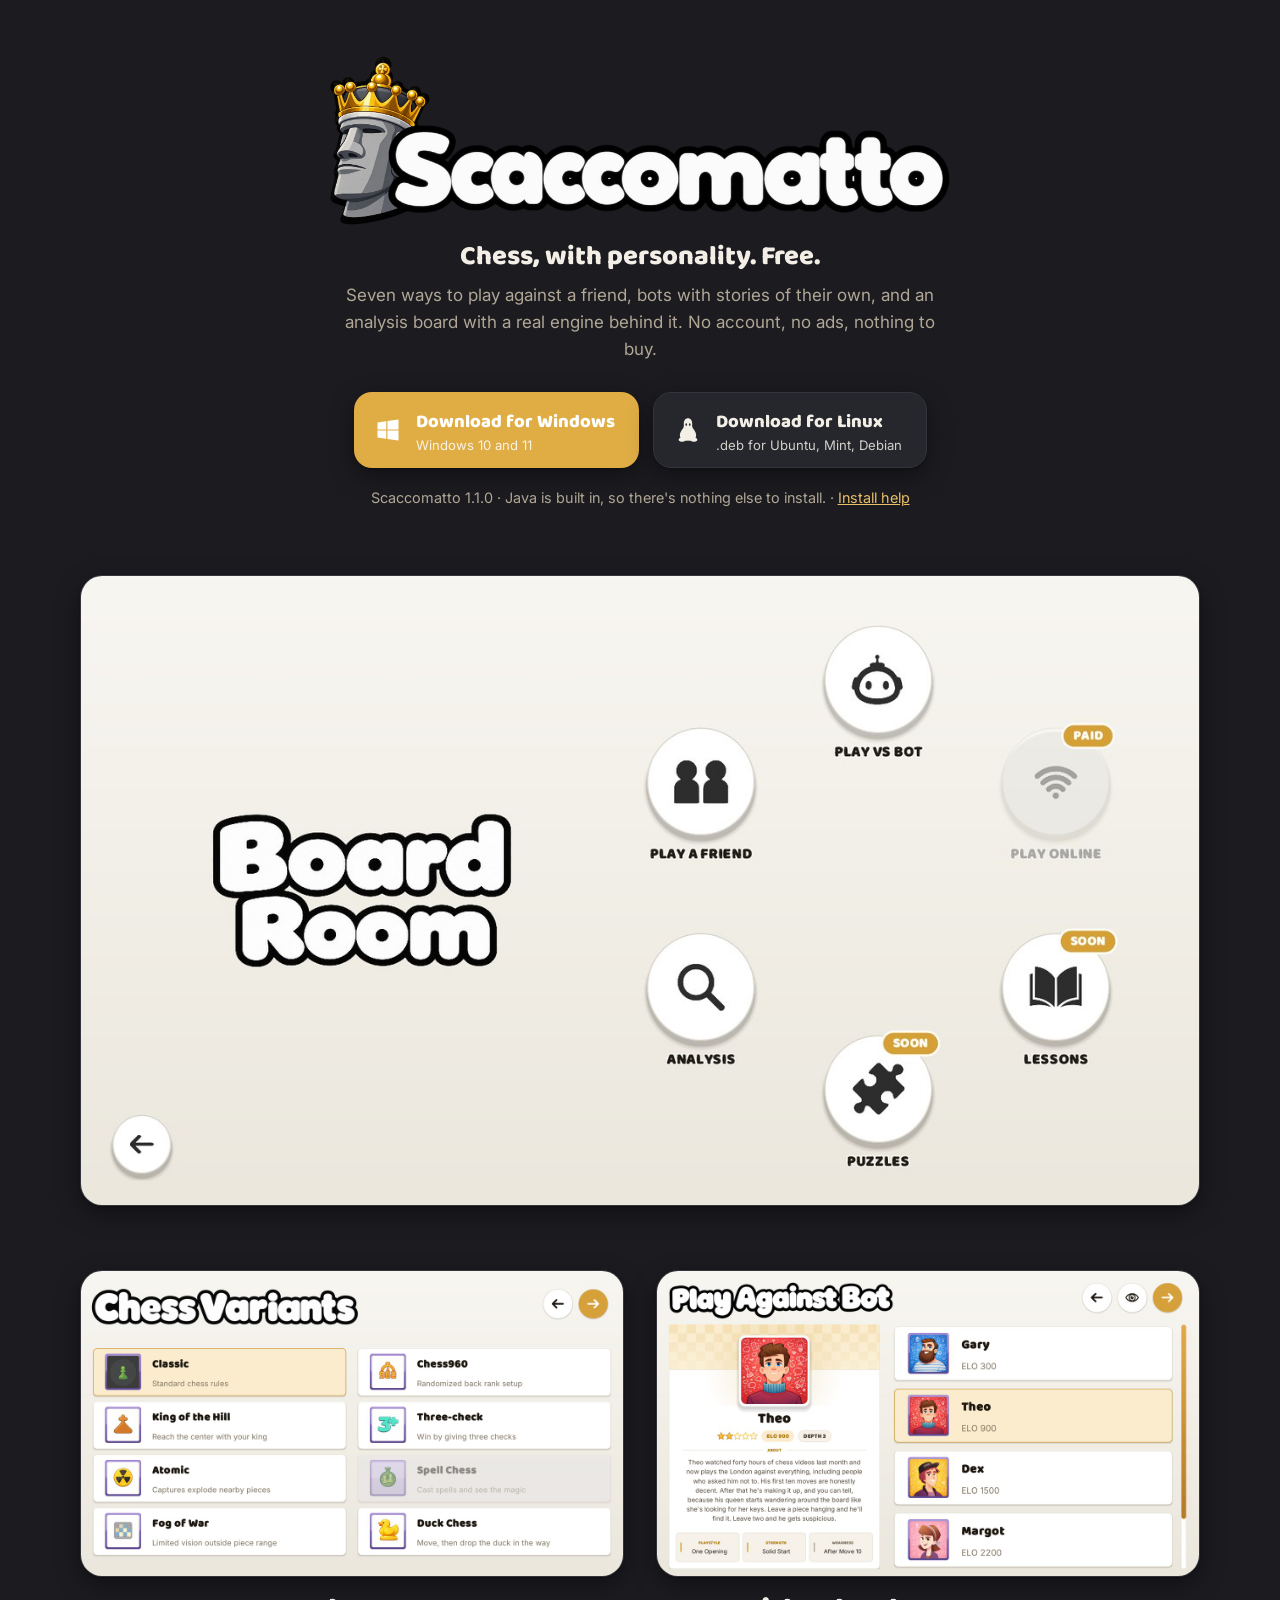
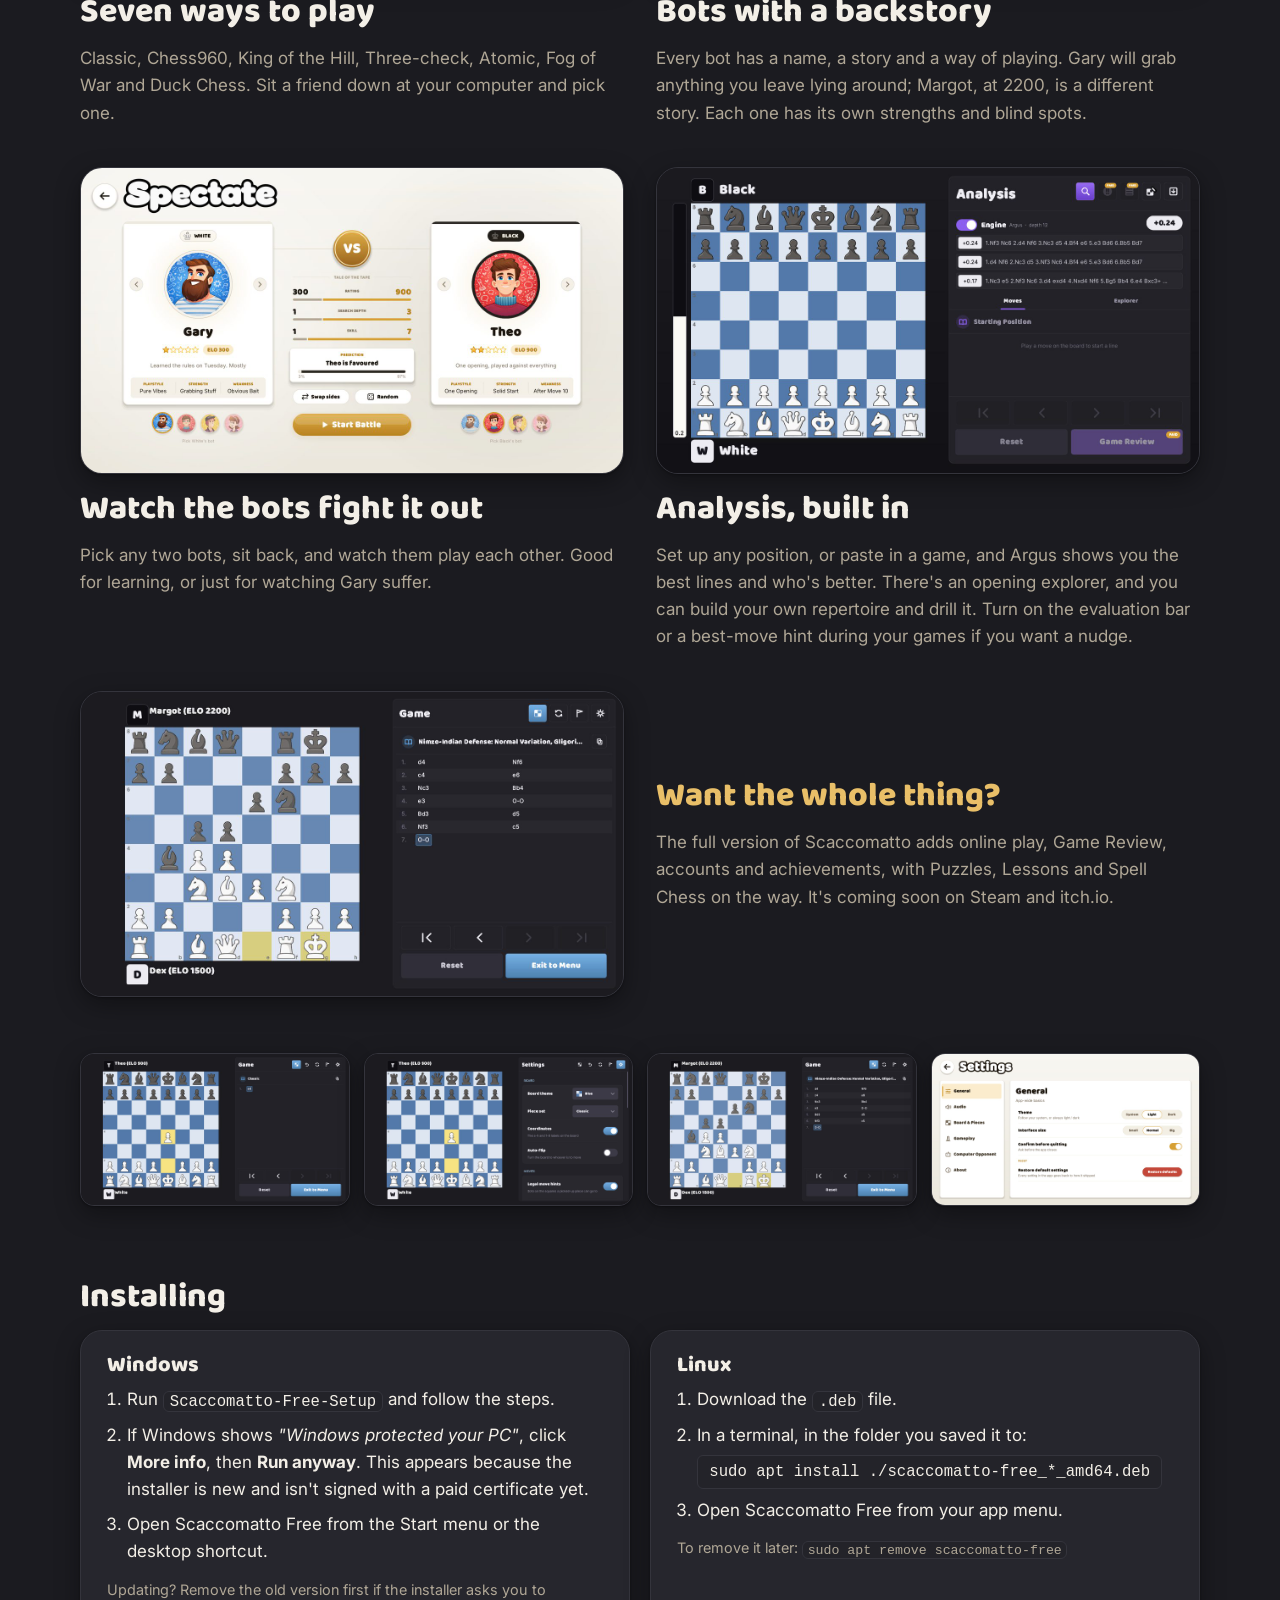
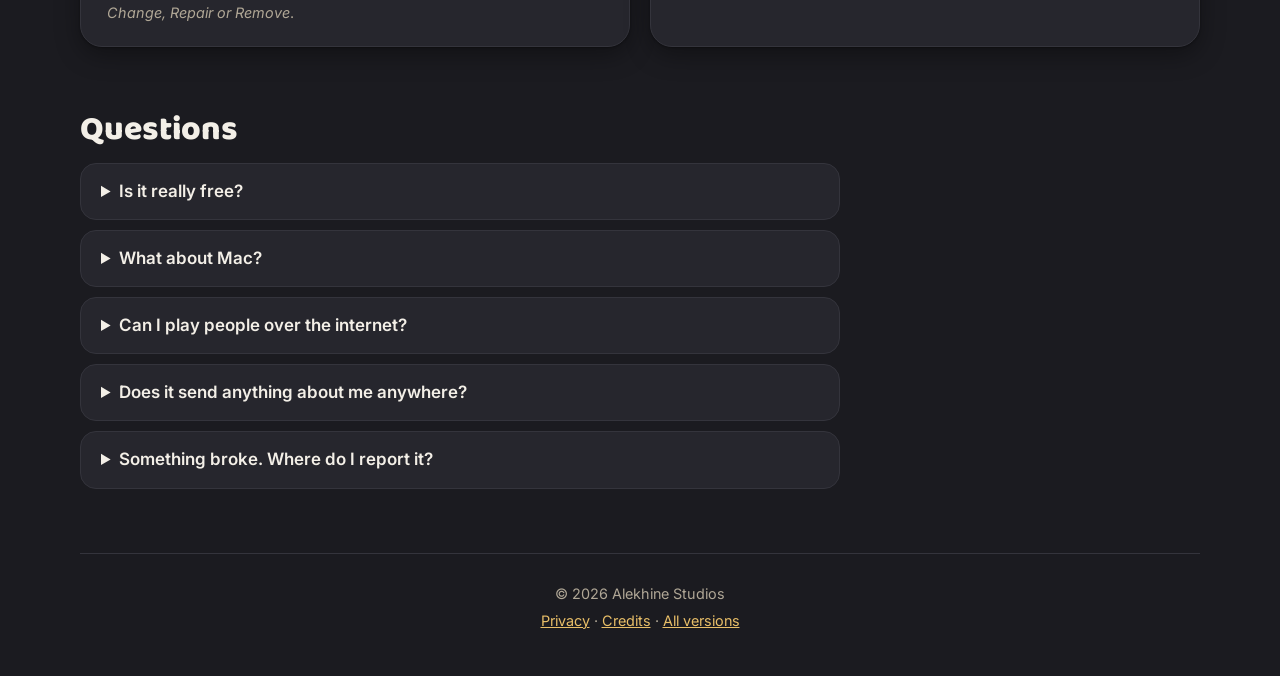
==== commit 86cb2a45: "Download buttons give the full game" ====
--- a/index.html
+++ b/index.html
@@ -28,7 +28,7 @@
       <span><strong>Download for Linux</strong><small id="dl-linux-note">.deb for Ubuntu, Mint, Debian</small></span>
     </a>
   </div>
-  <p class="fineprint"><span id="version">Scaccomatto Free 1.1.0</span> · Java is built in, so there's nothing else to install. · <a href="#install">Install help</a></p>
+  <p class="fineprint"><span id="version">Scaccomatto 1.1.0</span> · Java is built in, so there's nothing else to install. · <a href="#install">Install help</a></p>
 </header>
 
 <main>
@@ -130,12 +130,14 @@
 const REPO = "Curious3dofficial/scaccomatto-download";
 
 (function () {
-  const releasesPage = "https://github.com/" + REPO + "/releases/latest";
+  // the buttons give the FULL game: its own release (the free one stays as the repo's "latest")
+  const FULL_TAG = "full-1.1.0";
+  const releasesPage = "https://github.com/" + REPO + "/releases/tag/" + FULL_TAG;
   document.querySelectorAll("[data-fallback]").forEach(a => a.href = releasesPage);
   document.getElementById("all-releases").href = "https://github.com/" + REPO + "/releases";
 
   // Point the buttons straight at the newest installers when GitHub tells us their names.
-  fetch("https://api.github.com/repos/" + REPO + "/releases/latest")
+  fetch("https://api.github.com/repos/" + REPO + "/releases/tags/" + FULL_TAG)
     .then(r => r.ok ? r.json() : null)
     .then(rel => {
       if (!rel || !rel.assets) return;
@@ -143,7 +145,7 @@
       const deb = rel.assets.find(a => /\.deb$/i.test(a.name));
       if (exe) document.getElementById("dl-windows").href = exe.browser_download_url;
       if (deb) document.getElementById("dl-linux").href = deb.browser_download_url;
-      if (rel.tag_name) document.getElementById("version").textContent = "Scaccomatto Free " + rel.tag_name.replace(/^v/, "");
+      if (rel.tag_name) document.getElementById("version").textContent = "Scaccomatto " + rel.tag_name.replace(/^(full-|v)/, "");
       const mb = a => a ? " · " + Math.round(a.size / 1048576) + " MB" : "";
       document.getElementById("dl-windows-note").textContent = "Windows 10 and 11" + mb(exe);
       document.getElementById("dl-linux-note").textContent = ".deb for Ubuntu, Mint, Debian" + mb(deb);
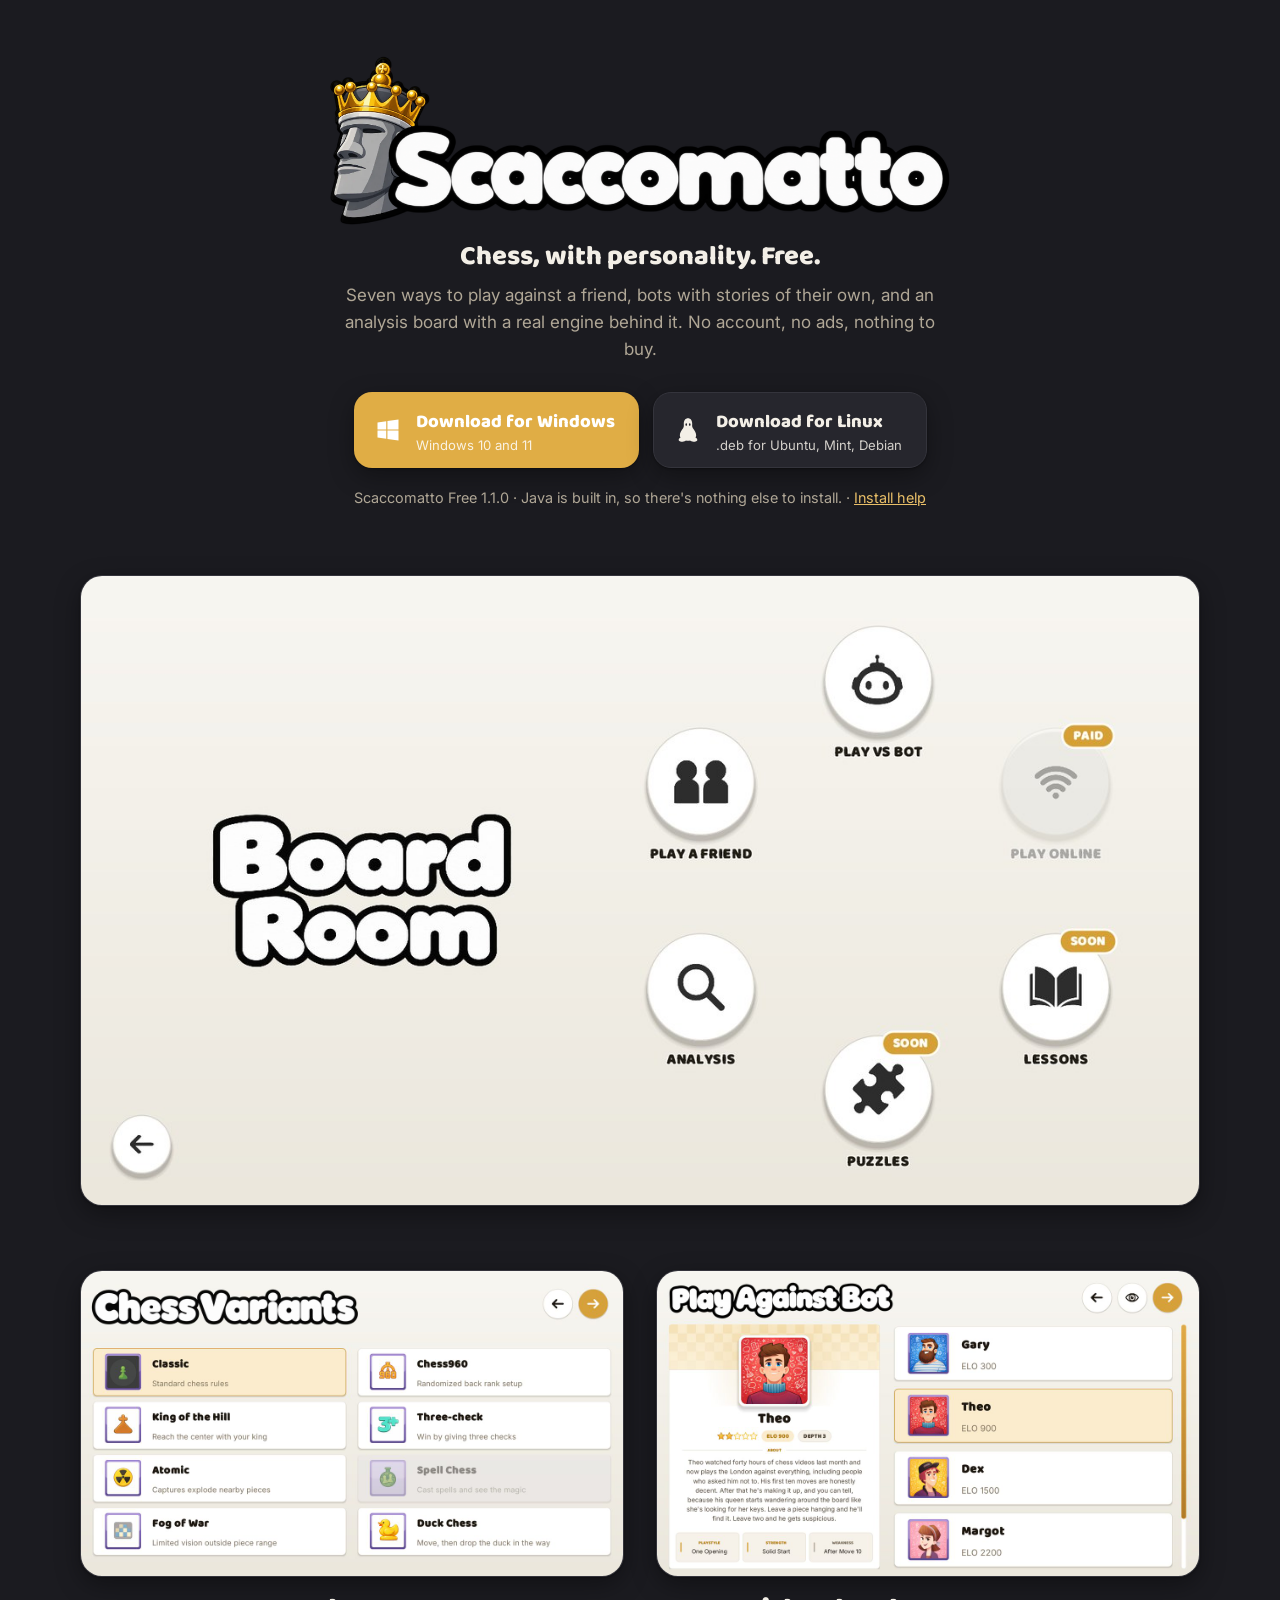
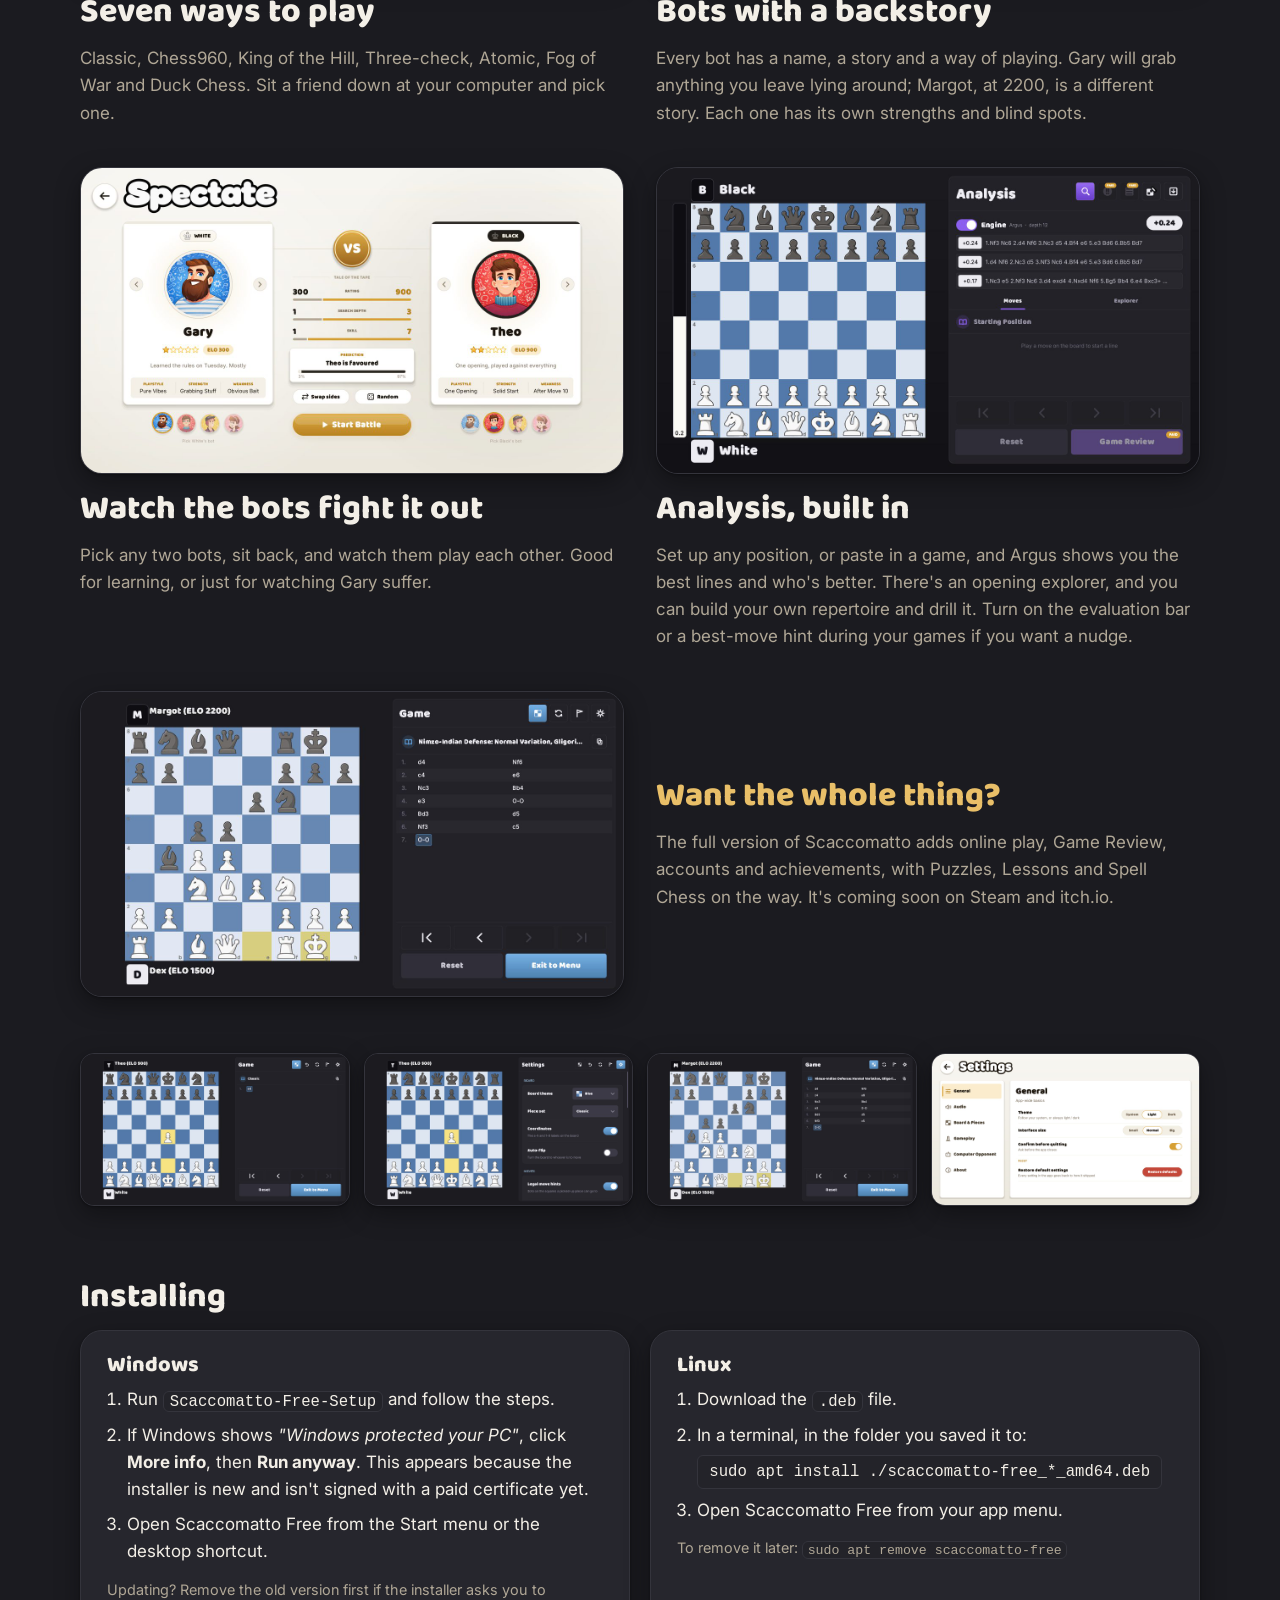
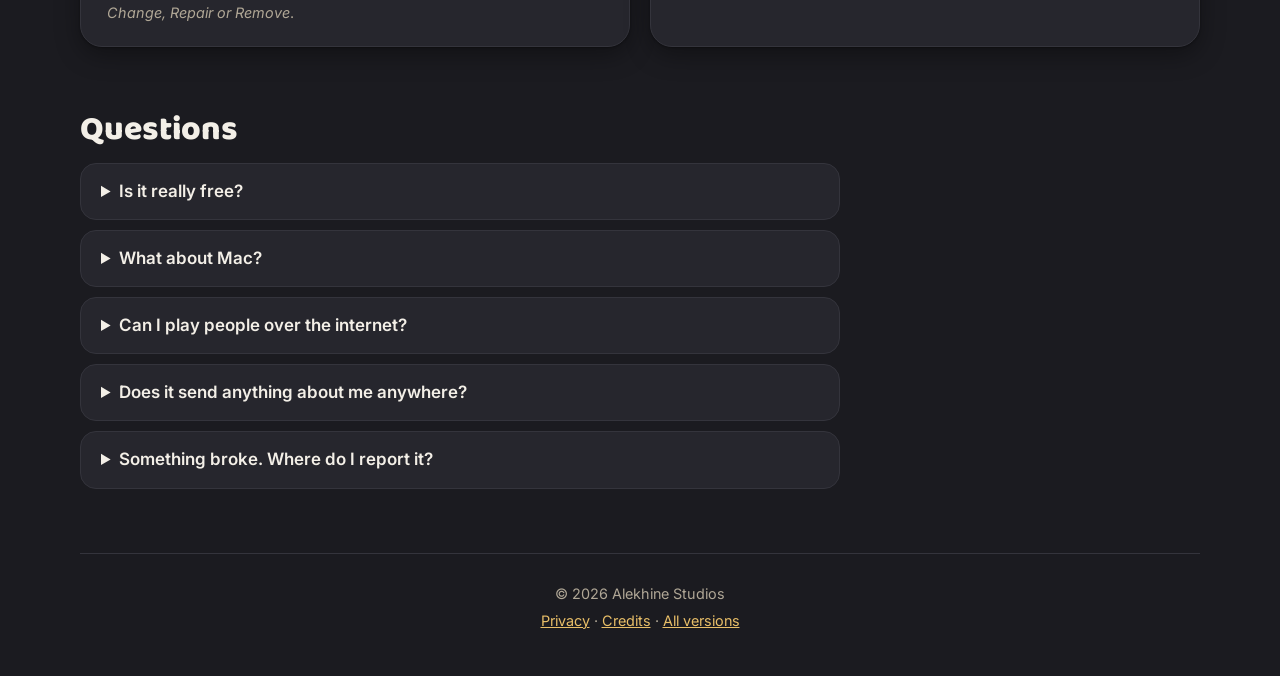
==== commit 519fdace: "Buttons give the free version again" ====
--- a/index.html
+++ b/index.html
@@ -28,7 +28,7 @@
       <span><strong>Download for Linux</strong><small id="dl-linux-note">.deb for Ubuntu, Mint, Debian</small></span>
     </a>
   </div>
-  <p class="fineprint"><span id="version">Scaccomatto 1.1.0</span> · Java is built in, so there's nothing else to install. · <a href="#install">Install help</a></p>
+  <p class="fineprint"><span id="version">Scaccomatto Free 1.1.0</span> · Java is built in, so there's nothing else to install. · <a href="#install">Install help</a></p>
 </header>
 
 <main>
@@ -130,14 +130,12 @@
 const REPO = "Curious3dofficial/scaccomatto-download";
 
 (function () {
-  // the buttons give the FULL game: its own release (the free one stays as the repo's "latest")
-  const FULL_TAG = "full-1.1.0";
-  const releasesPage = "https://github.com/" + REPO + "/releases/tag/" + FULL_TAG;
+  const releasesPage = "https://github.com/" + REPO + "/releases/latest";
   document.querySelectorAll("[data-fallback]").forEach(a => a.href = releasesPage);
   document.getElementById("all-releases").href = "https://github.com/" + REPO + "/releases";
 
   // Point the buttons straight at the newest installers when GitHub tells us their names.
-  fetch("https://api.github.com/repos/" + REPO + "/releases/tags/" + FULL_TAG)
+  fetch("https://api.github.com/repos/" + REPO + "/releases/latest")
     .then(r => r.ok ? r.json() : null)
     .then(rel => {
       if (!rel || !rel.assets) return;
@@ -145,7 +143,7 @@
       const deb = rel.assets.find(a => /\.deb$/i.test(a.name));
       if (exe) document.getElementById("dl-windows").href = exe.browser_download_url;
       if (deb) document.getElementById("dl-linux").href = deb.browser_download_url;
-      if (rel.tag_name) document.getElementById("version").textContent = "Scaccomatto " + rel.tag_name.replace(/^(full-|v)/, "");
+      if (rel.tag_name) document.getElementById("version").textContent = "Scaccomatto Free " + rel.tag_name.replace(/^v/, "");
       const mb = a => a ? " · " + Math.round(a.size / 1048576) + " MB" : "";
       document.getElementById("dl-windows-note").textContent = "Windows 10 and 11" + mb(exe);
       document.getElementById("dl-linux-note").textContent = ".deb for Ubuntu, Mint, Debian" + mb(deb);
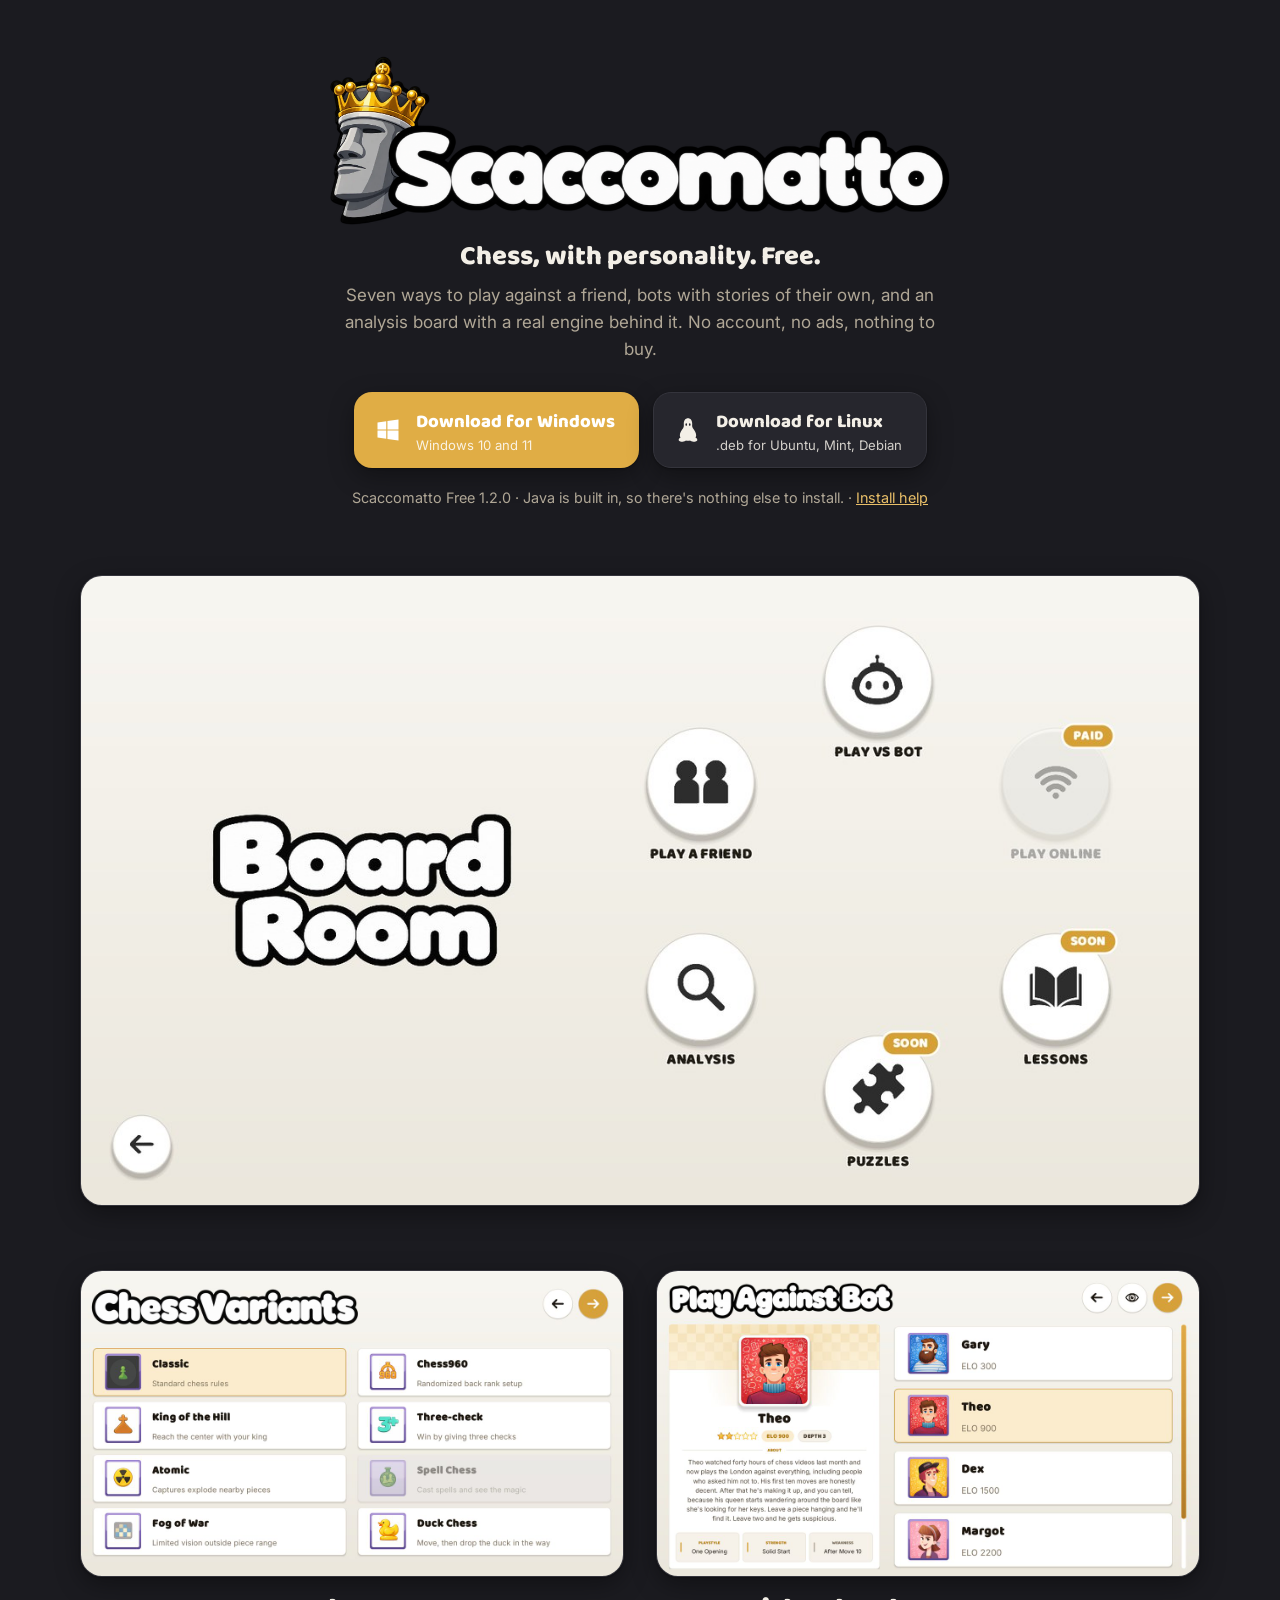
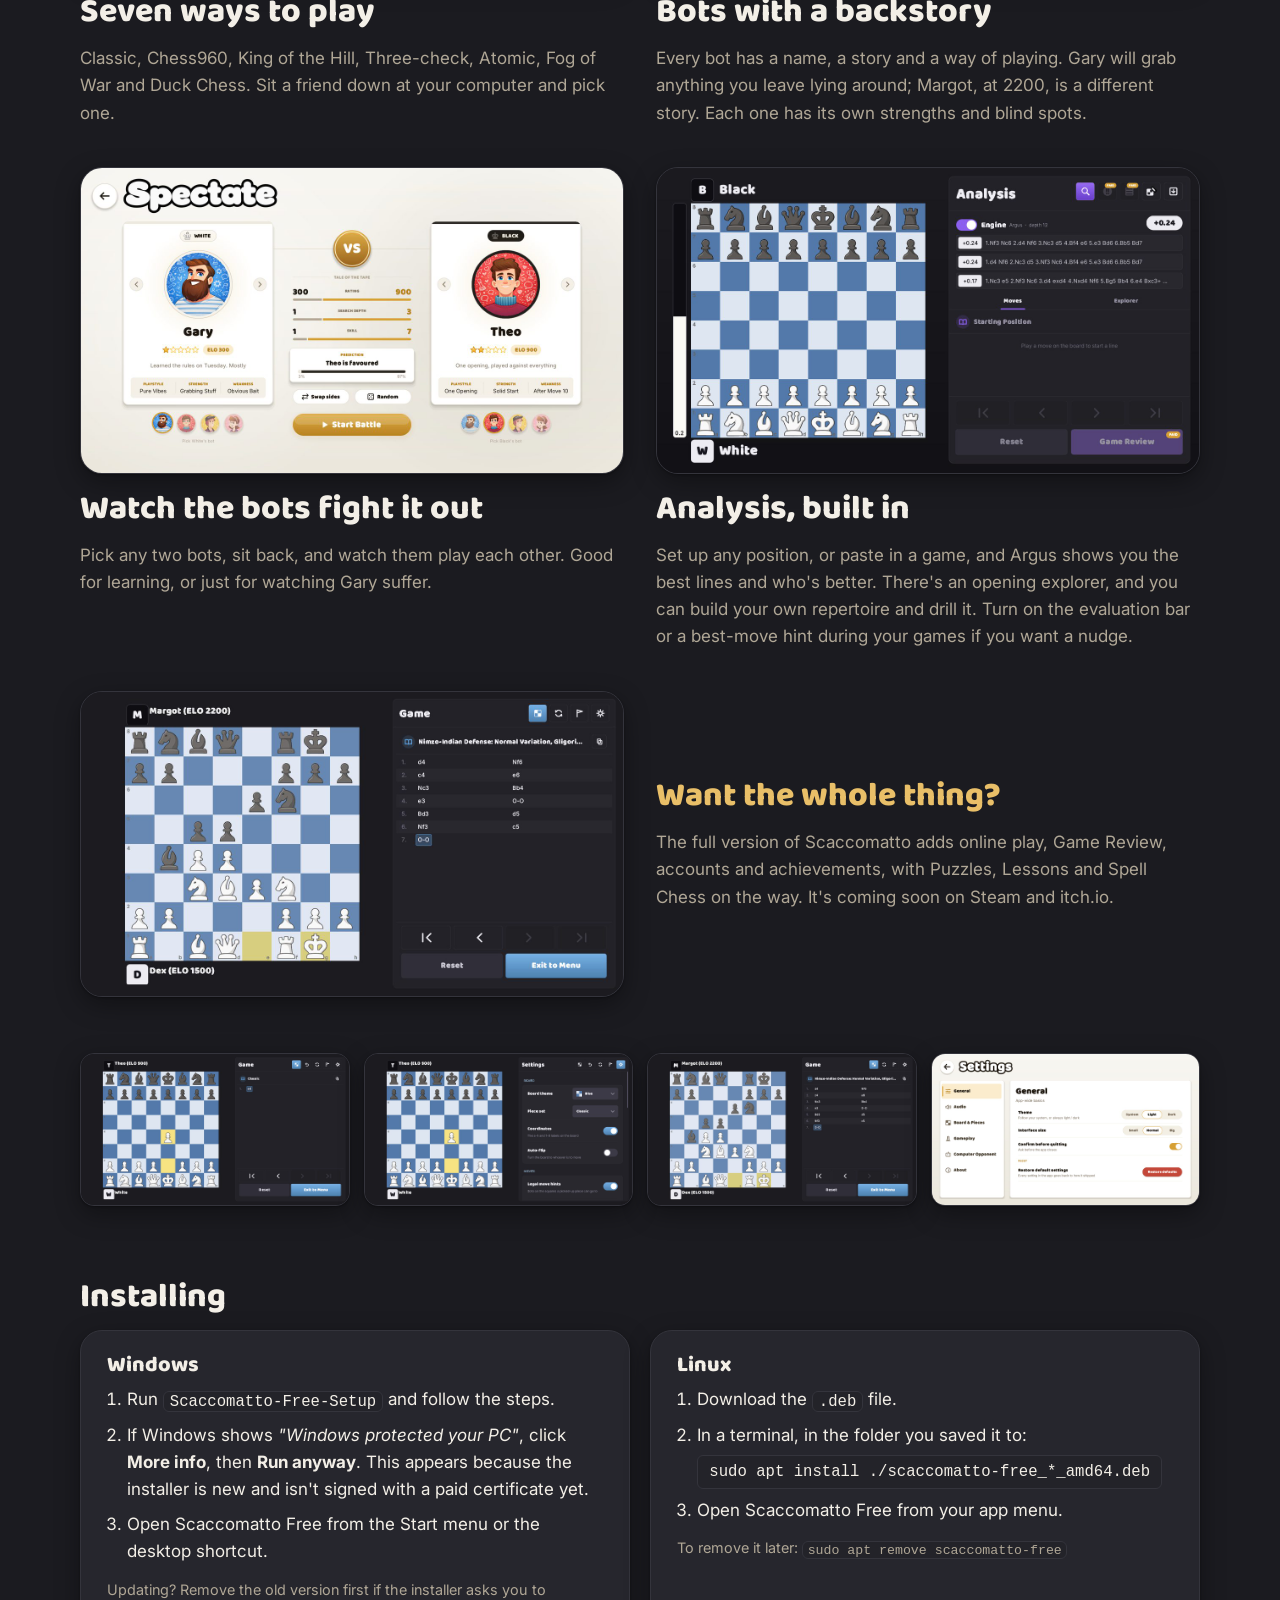
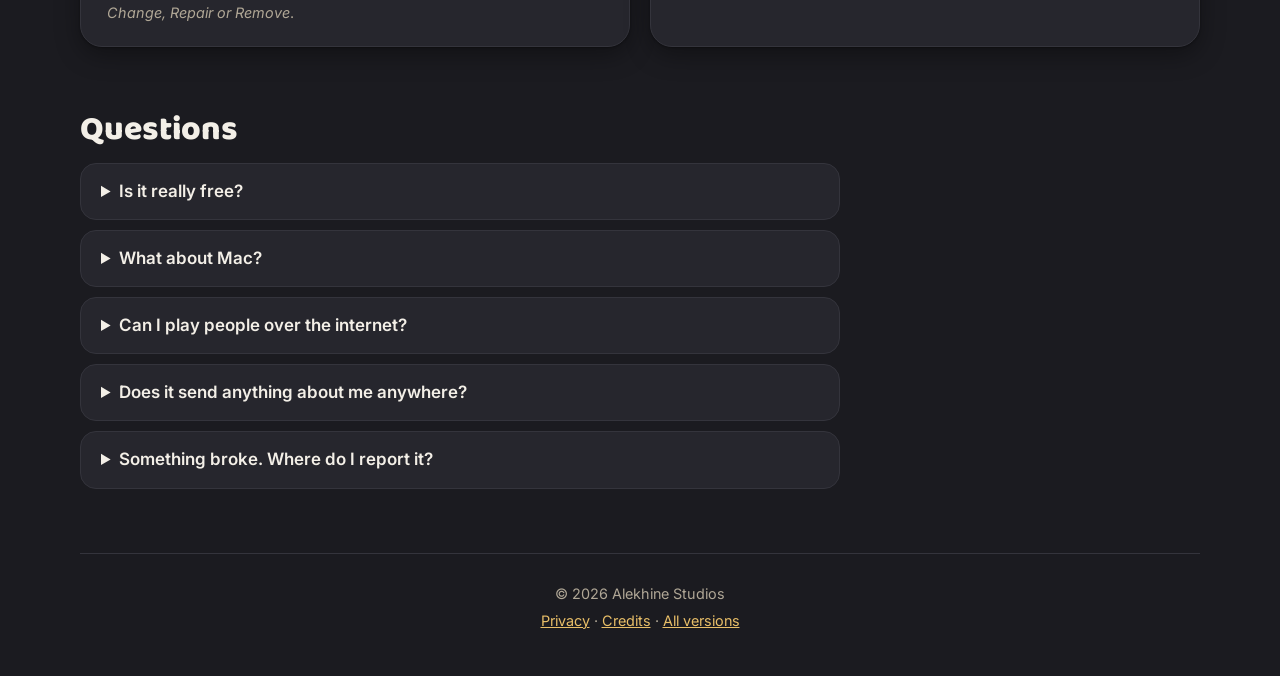
==== commit 78fcab5b: "1.2.0 links" ====
--- a/index.html
+++ b/index.html
@@ -28,7 +28,7 @@
       <span><strong>Download for Linux</strong><small id="dl-linux-note">.deb for Ubuntu, Mint, Debian</small></span>
     </a>
   </div>
-  <p class="fineprint"><span id="version">Scaccomatto Free 1.1.0</span> · Java is built in, so there's nothing else to install. · <a href="#install">Install help</a></p>
+  <p class="fineprint"><span id="version">Scaccomatto Free 1.2.0</span> · Java is built in, so there's nothing else to install. · <a href="#install">Install help</a></p>
 </header>
 
 <main>
@@ -127,11 +127,14 @@
 
 <script>
 // The GitHub repository the downloads come from. Change this one line if the repo moves.
-const REPO = "Curious3dofficial/scaccomatto-download";
+const REPO = "Curious3dofficial/scaccomatto-free-site";
 
 (function () {
   const releasesPage = "https://github.com/" + REPO + "/releases/latest";
-  document.querySelectorAll("[data-fallback]").forEach(a => a.href = releasesPage);
+  // straight to the files even if GitHub's API can't be reached (it limits how often one
+  // network may ask); the newest-release lookup below still updates them when it works
+  document.getElementById("dl-windows").href = "https://github.com/" + REPO + "/releases/latest/download/Scaccomatto-Free-Setup-1.2.0.exe";
+  document.getElementById("dl-linux").href = "https://github.com/" + REPO + "/releases/latest/download/scaccomatto-free_1.2.0_amd64.deb";
   document.getElementById("all-releases").href = "https://github.com/" + REPO + "/releases";
 
   // Point the buttons straight at the newest installers when GitHub tells us their names.
